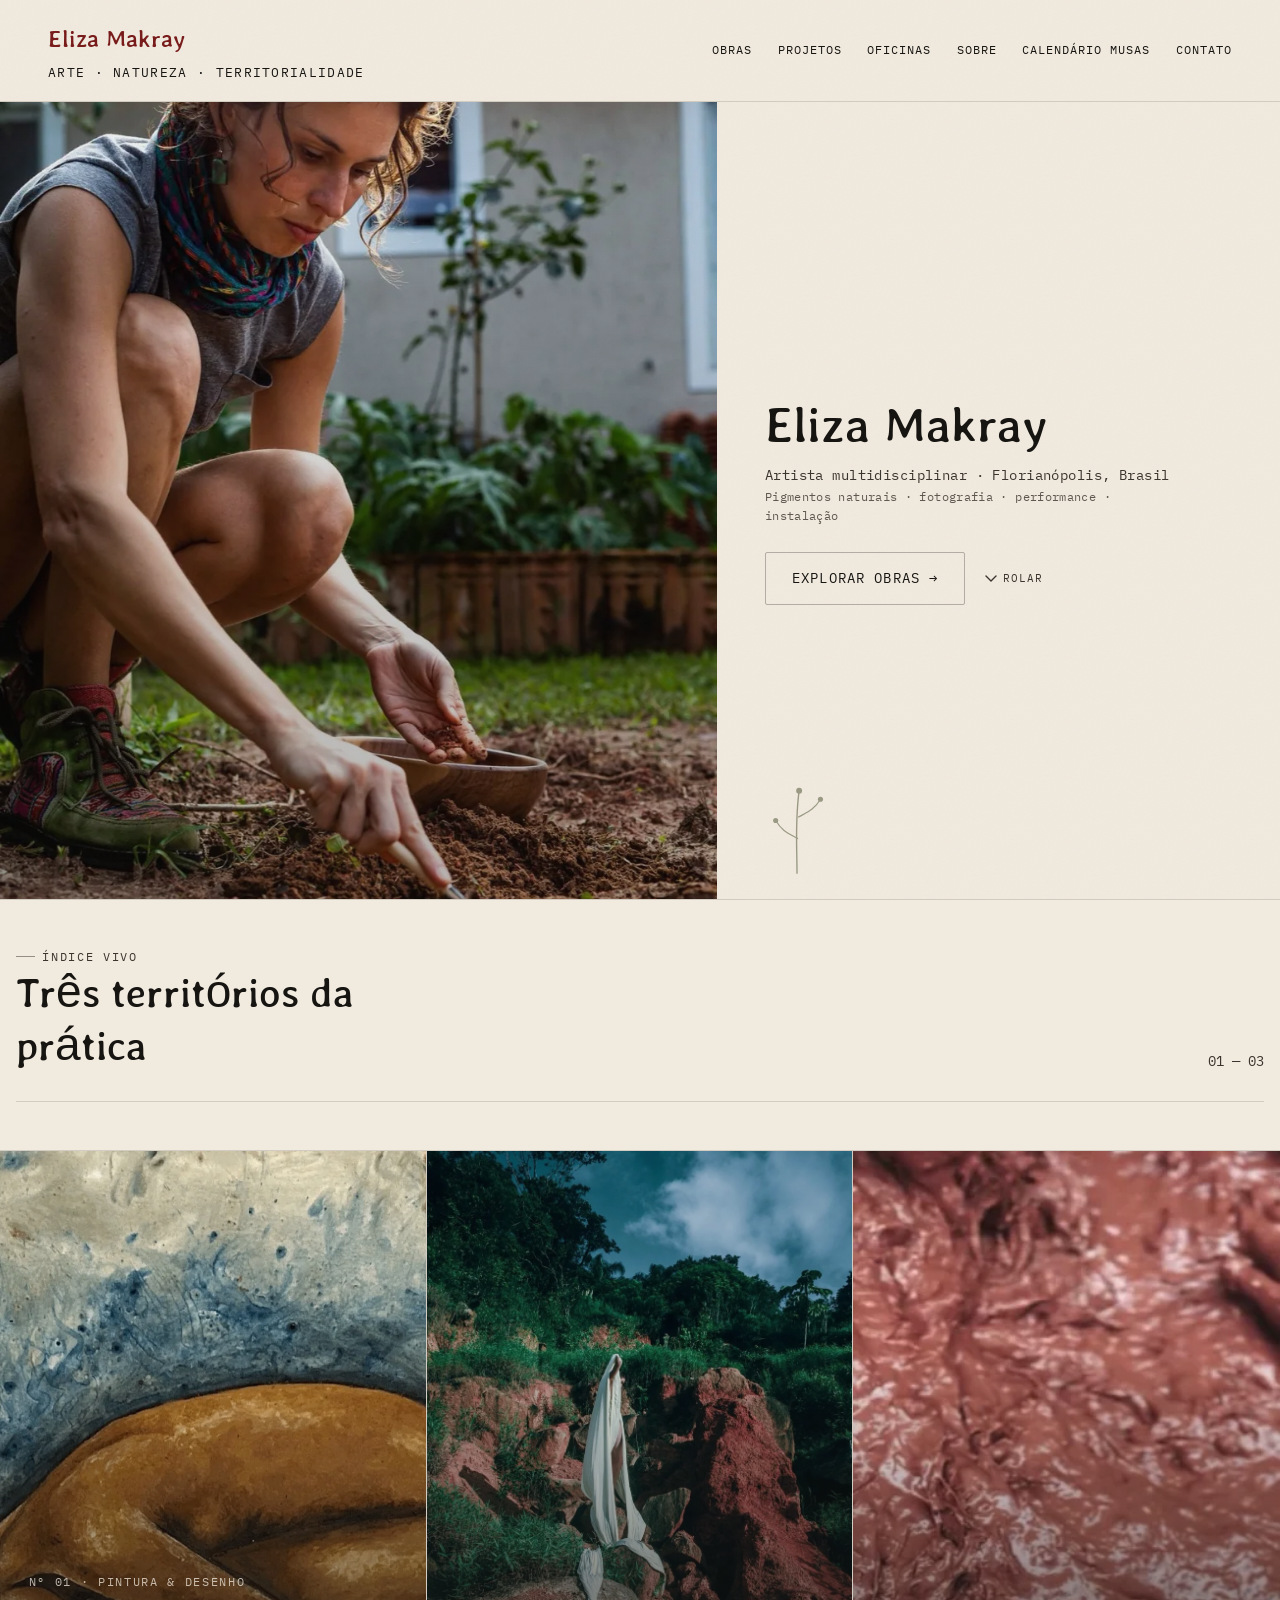
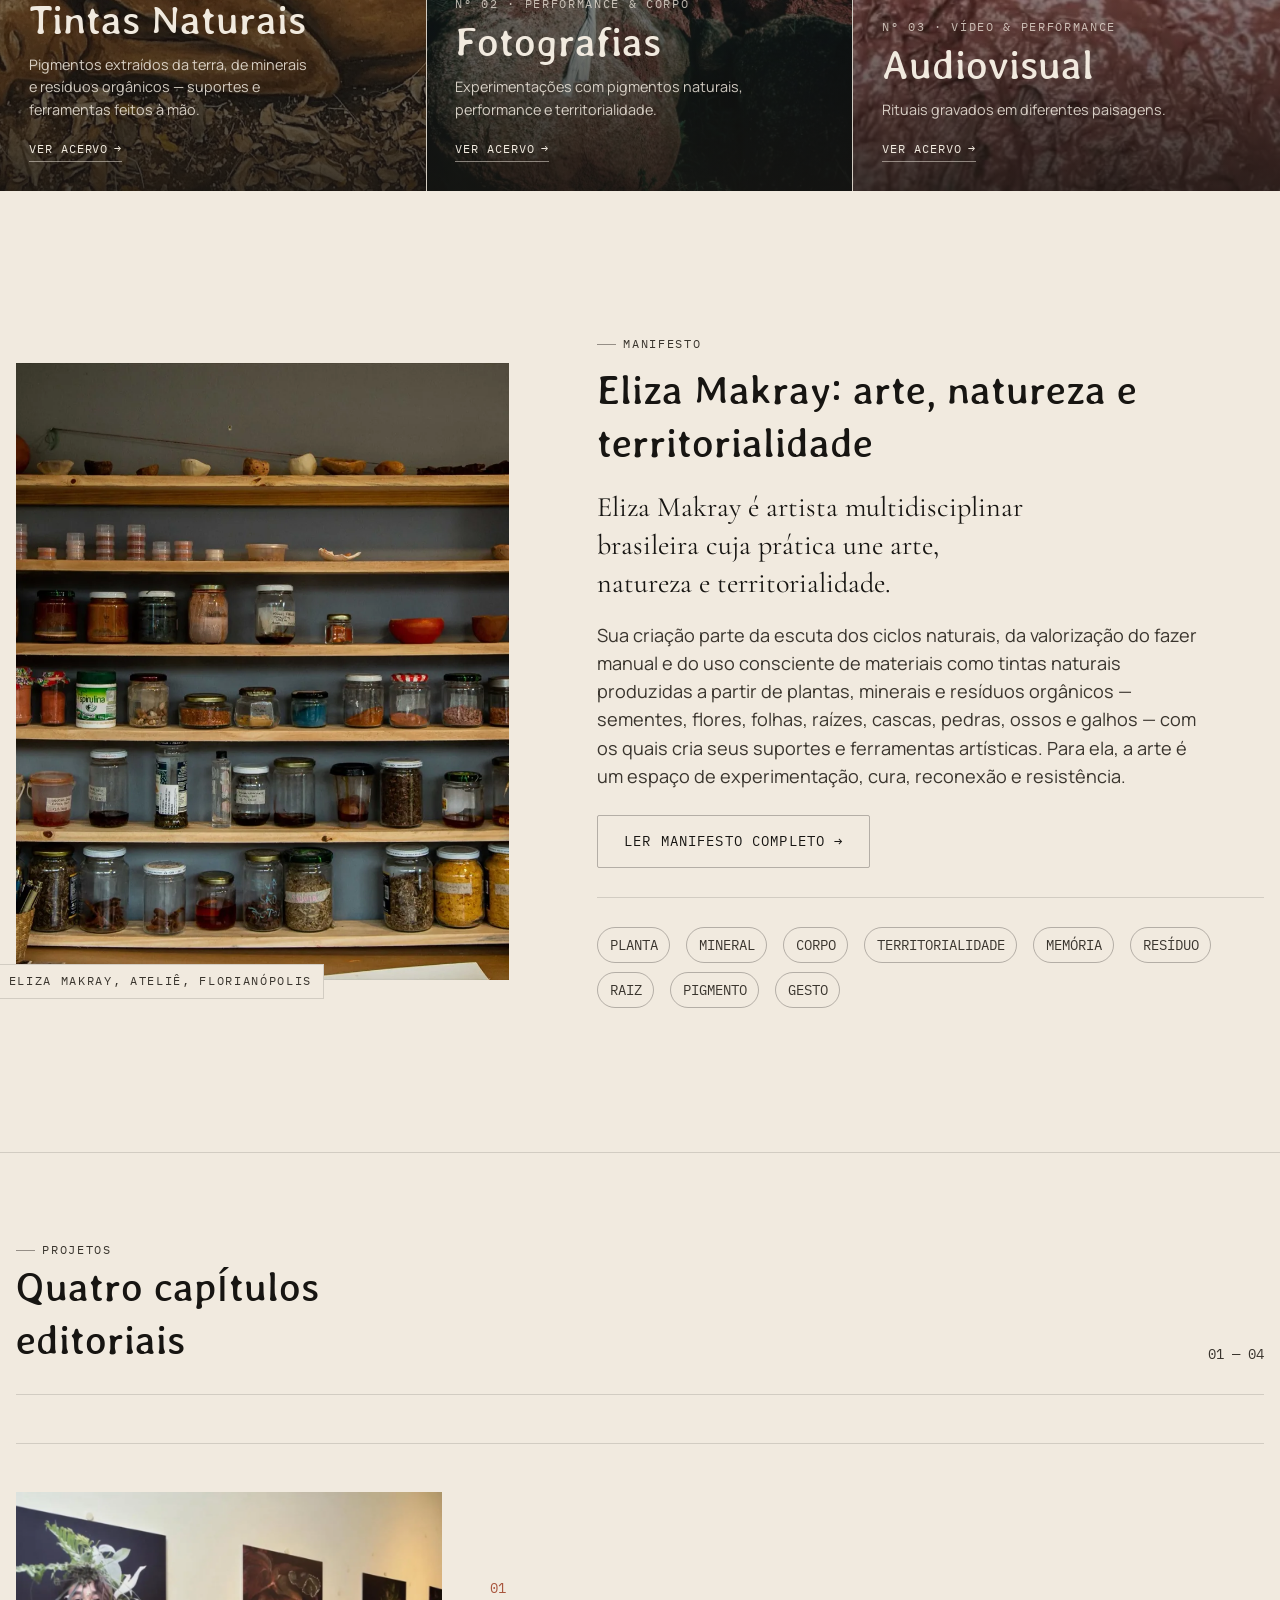
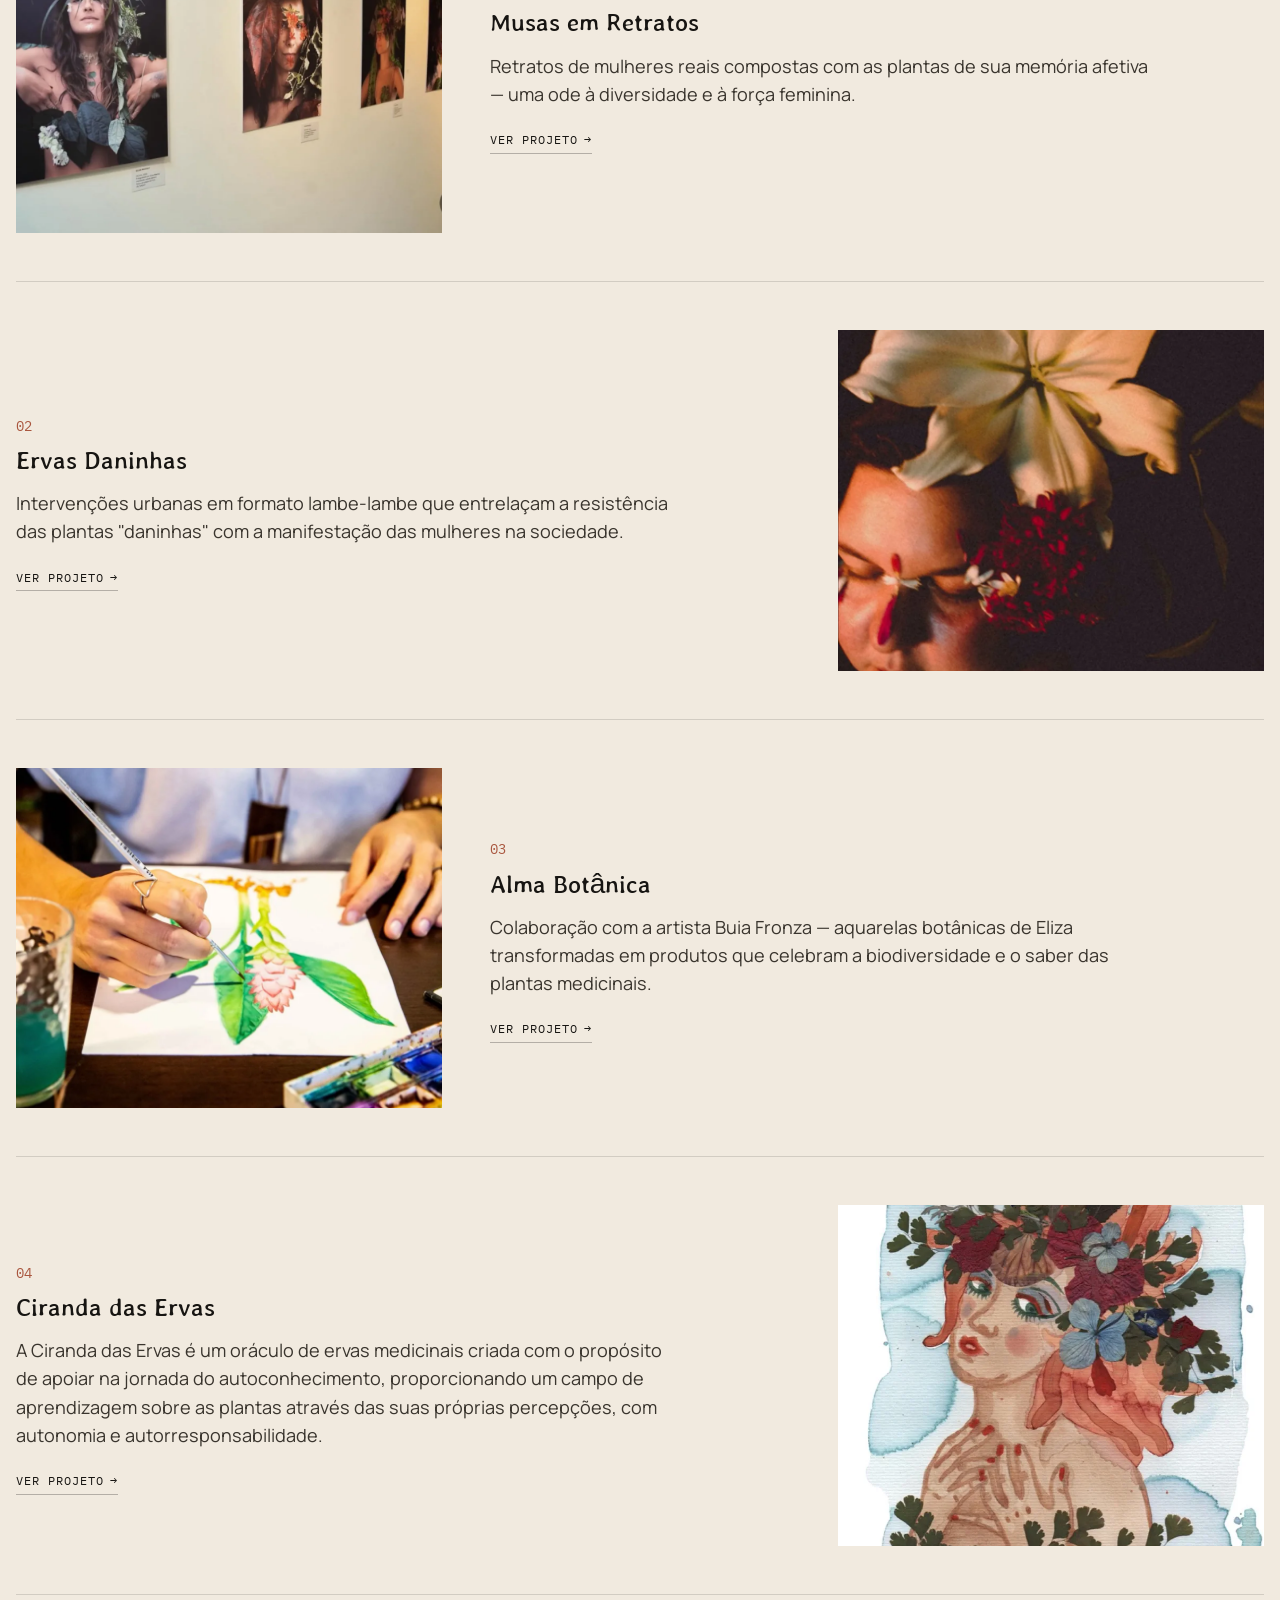
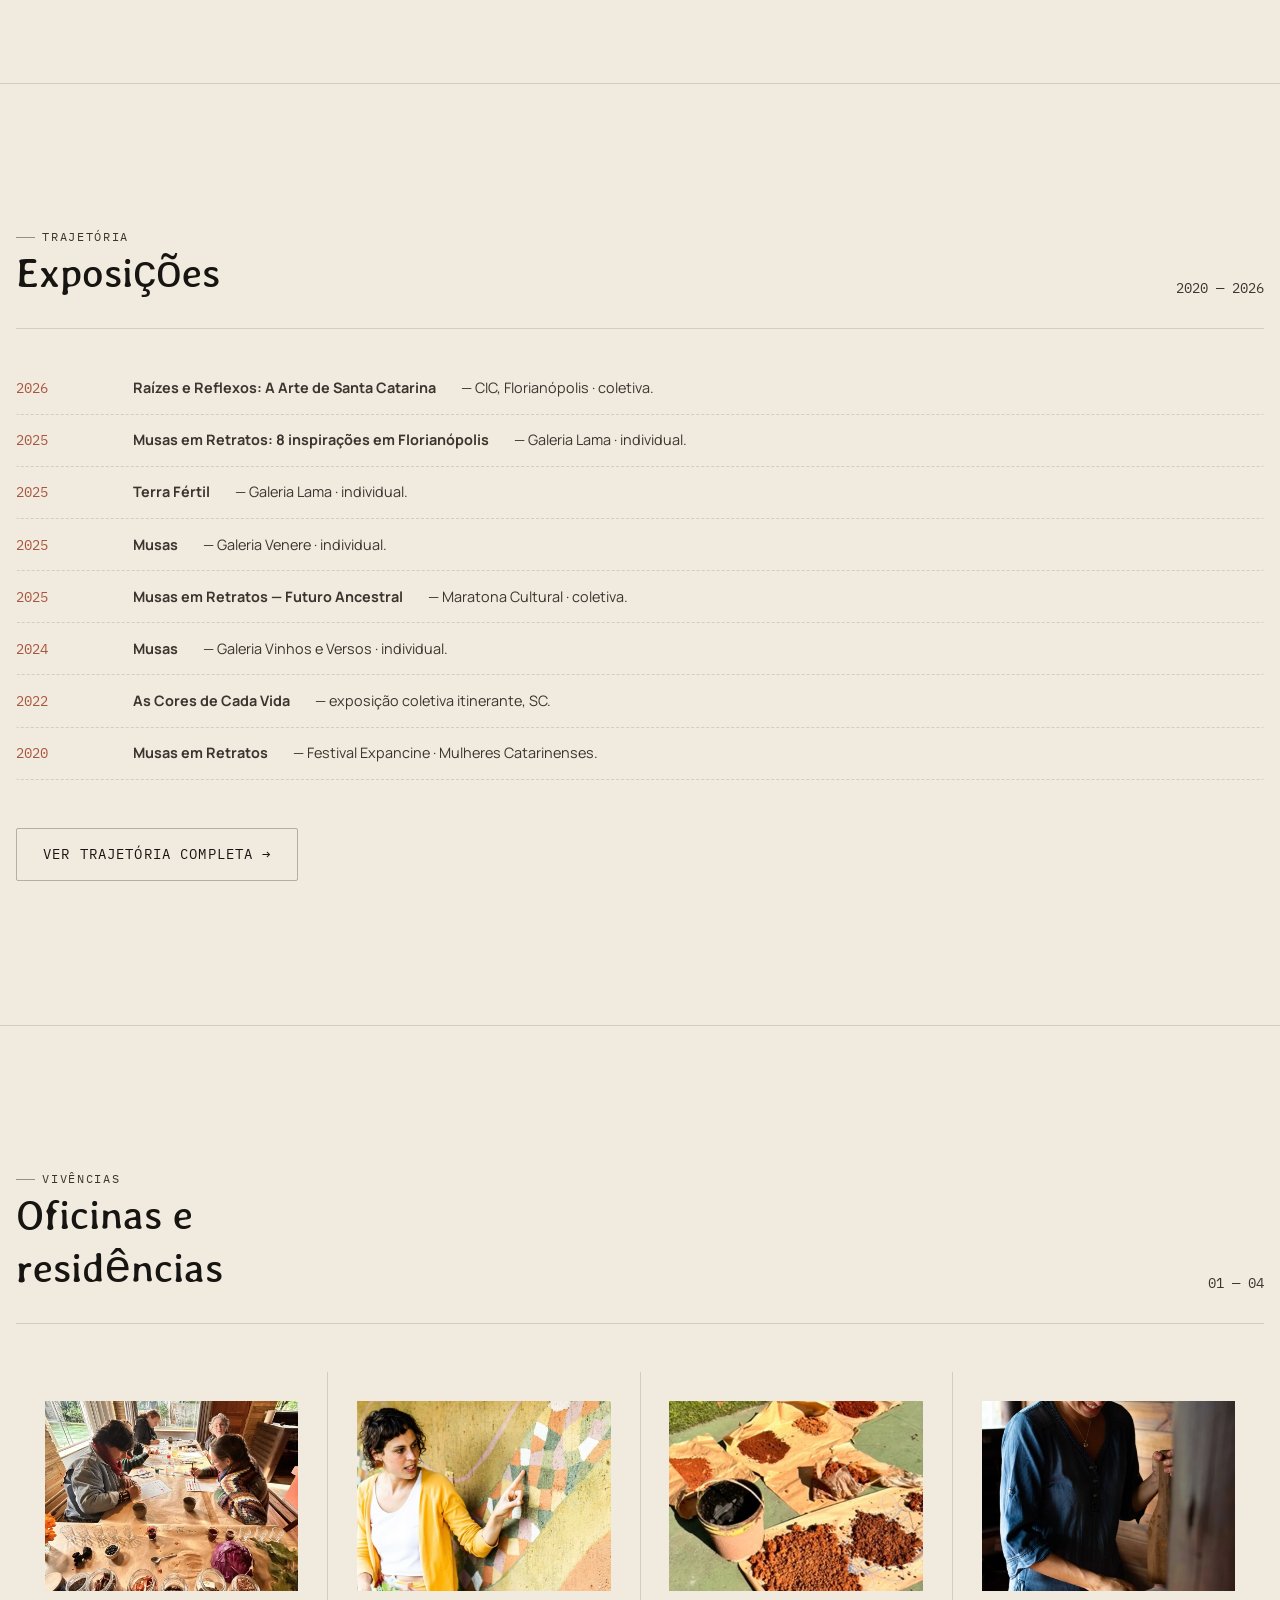
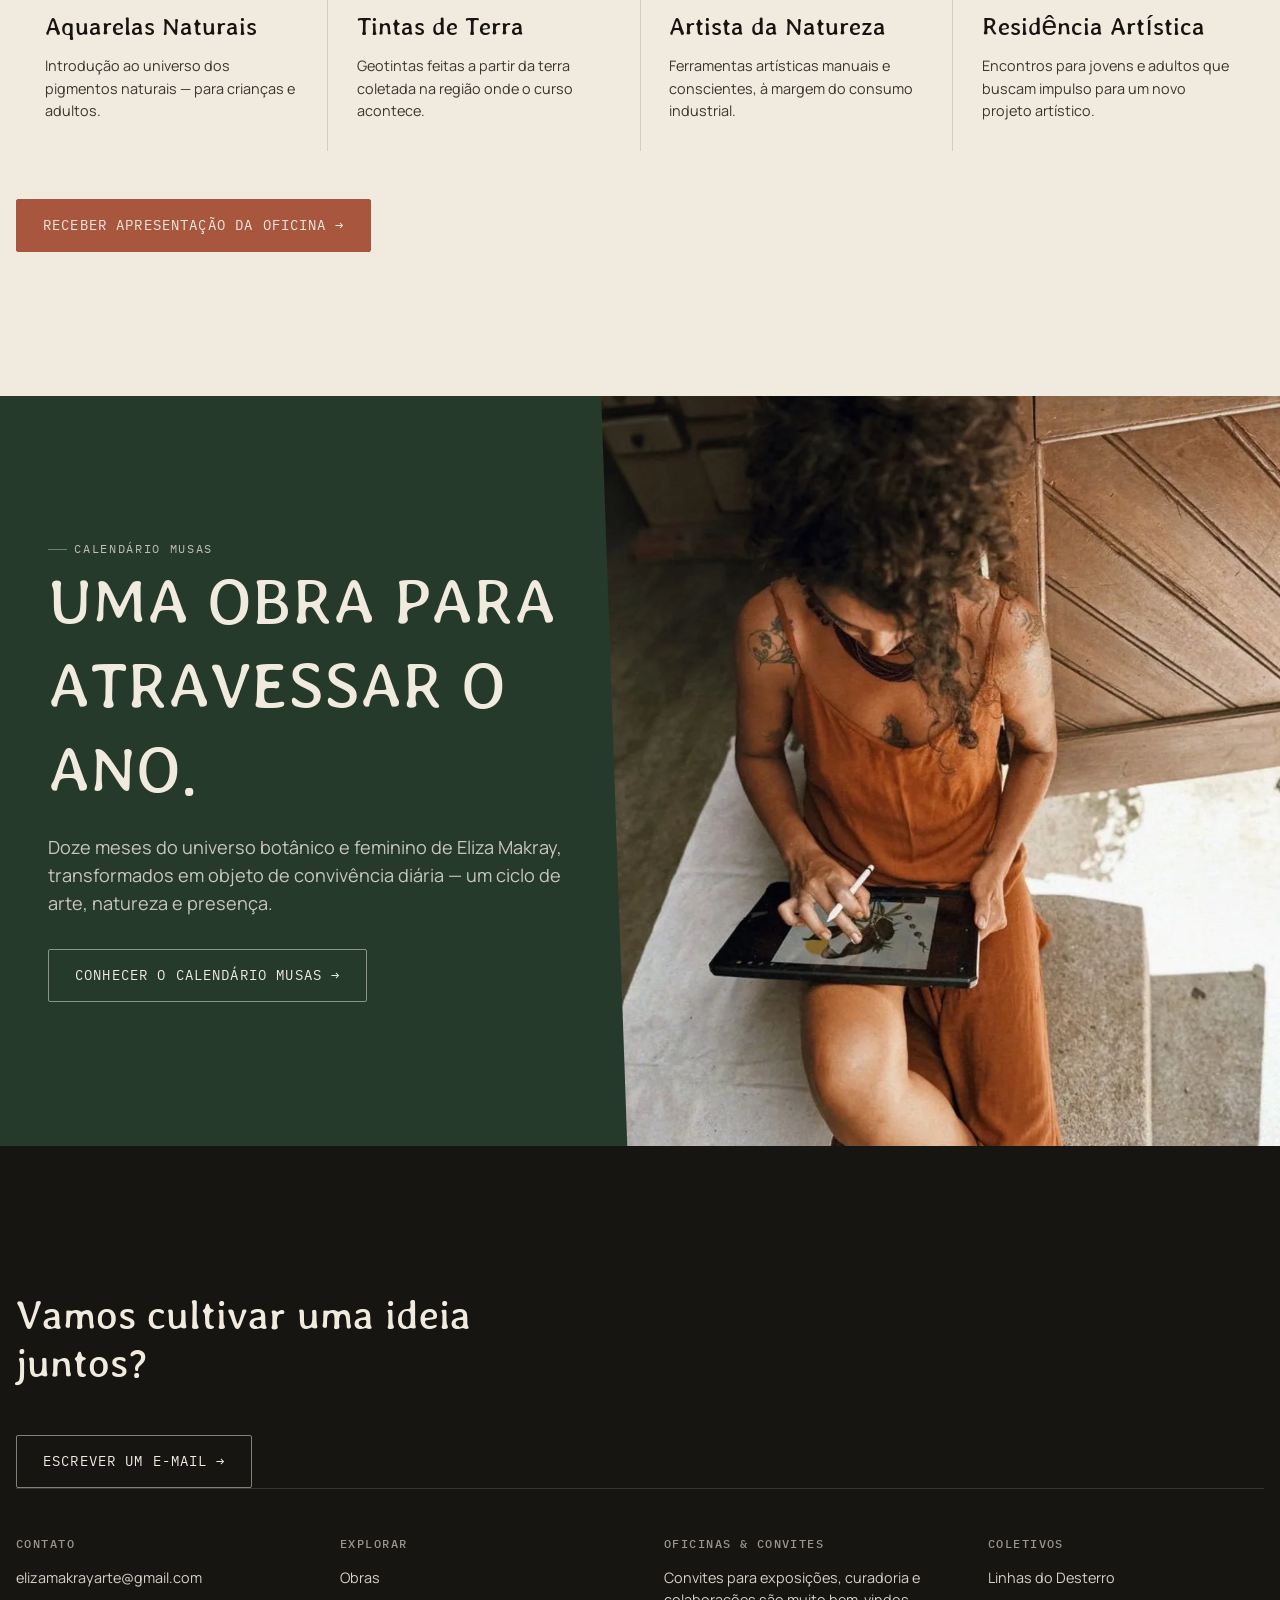
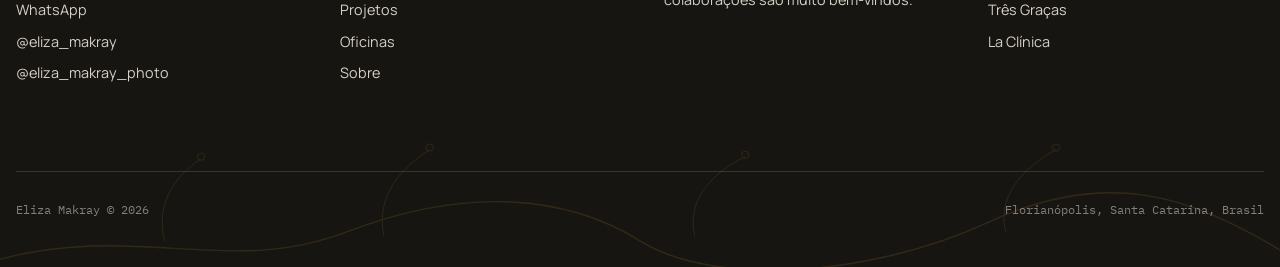
==== index.html @ e2ce9dbe "Homepage: rename to "Exposições", add exhibition detail modal - "Exposições selecionadas" -> "Exposi" ====
<!DOCTYPE html>
<html lang="pt-BR">
<head>
<meta charset="UTF-8">
<meta name="viewport" content="width=device-width, initial-scale=1.0">
<title>Eliza Makray — Arte, Natureza e Territorialidade</title>
<meta name="description" content="Eliza Makray é artista multidisciplinar brasileira cuja prática une arte, natureza e territorialidade — pigmentos naturais, fotografia, performance e instalação. Florianópolis, Brasil.">
<link rel="canonical" href="https://elizamakray.com/">
<meta property="og:type" content="website">
<meta property="og:title" content="Eliza Makray — Arte, Natureza e Territorialidade">
<meta property="og:description" content="Artista multidisciplinar brasileira. Pigmentos naturais, fotografia, performance e instalação. Florianópolis, Brasil.">
<meta property="og:image" content="https://elizamakray.com/assets/social/og-image.jpg">
<meta property="og:image:width" content="1200">
<meta property="og:image:height" content="630">
<meta property="og:url" content="https://elizamakray.com/">
<meta property="og:locale" content="pt_BR">
<meta name="twitter:card" content="summary_large_image">
<meta name="twitter:title" content="Eliza Makray — Arte, Natureza e Territorialidade">
<meta name="twitter:description" content="Artista multidisciplinar brasileira. Pigmentos naturais, fotografia, performance e instalação. Florianópolis, Brasil.">
<meta name="twitter:image" content="https://elizamakray.com/assets/social/og-image.jpg">
<link rel="icon" href="assets/icons/favicon.svg" type="image/svg+xml">
<link rel="icon" href="assets/icons/favicon-32.png" sizes="32x32" type="image/png">
<link rel="icon" href="assets/icons/favicon-16.png" sizes="16x16" type="image/png">
<link rel="apple-touch-icon" href="assets/icons/apple-touch-icon.png">
<link rel="preconnect" href="https://fonts.googleapis.com">
<link rel="preconnect" href="https://fonts.gstatic.com" crossorigin>
<link rel="stylesheet" href="styles.css">
<script type="application/ld+json">
{
  "@context": "https://schema.org",
  "@type": "Person",
  "name": "Eliza Makray",
  "jobTitle": "Artista multidisciplinar",
  "url": "https://elizamakray.com/",
  "address": { "@type": "PostalAddress", "addressLocality": "Florianópolis", "addressRegion": "SC", "addressCountry": "BR" },
  "sameAs": ["https://www.instagram.com/eliza_makray/"],
  "knowsAbout": ["Pigmentos naturais", "Fotografia", "Performance", "Instalação", "Ecofeminismo", "Arte botânica"]
}
</script>
</head>
<body>
<a class="skip-link" href="#conteudo">Pular para o conteúdo</a>

<header class="site-header">
  <nav class="nav" aria-label="Navegação principal">
    <a href="index.html" class="nav-mark">
      <strong>Eliza Makray</strong>
      <span>Arte · Natureza · Territorialidade</span>
    </a>
    <button class="nav-toggle" aria-expanded="false" aria-controls="nav-links" aria-label="Abrir menu">
      <span></span><span></span><span></span>
    </button>
    <div class="nav-links" id="nav-links" data-open="false">
      <a href="obras.html">Obras</a>
      <a href="projetos.html">Projetos</a>
      <a href="oficinas.html">Oficinas</a>
      <a href="sobre.html">Sobre</a>
      <a href="calendario.html">Calendário Musas</a>
      <a href="#contato">Contato</a>
    </div>
  </nav>
</header>

<main id="conteudo">

  <!-- ============ HERO ============ -->
  <section class="hero" id="hero" data-revealed="false">
    <div class="hero-visual">
      <img class="is-active" src="assets/hero/slide-terra-fertil.webp" width="869" height="1300"
        alt="Performance fotográfica na Terra Fértil: tecido branco suspenso entre rochas de terra vermelha e mata — série fotografada por Letícia Ichnaz."
        data-archive="ARQ. Nº 001 / TERRA FÉRTIL, FOTOGRAFIA, 2025"
        fetchpriority="high">
      <img src="assets/hero/slide-fogo-fatuo.webp" width="1300" height="745"
        alt="Fogo Fátuo, 2025 — figura em posição fetal sobre terra e folhas secas, fundo em pigmento azul mineral, Série Terra Fértil."
        data-archive="ARQ. Nº 002 / FOGO FÁTUO, PINTURA, 2025">
      <img src="assets/hero/slide-tintas-terra.webp" width="866" height="1300"
        alt="Eliza Makray preparando pigmentos com terra em oficina de Tintas de Terra."
        data-archive="ARQ. Nº 003 / TINTAS DE TERRA, PROCESSO">
      <img src="assets/hero/slide-musa.webp" width="1100" height="770"
        alt="Musa, 2024 — aquarela natural com jatobá e cosmos, Série Musas."
        data-archive="ARQ. Nº 004 / MUSA, AQUARELA, 2024">
      <img src="assets/hero/slide-expo.webp" width="975" height="1300"
        alt="Vista da exposição Terra Fértil, Galeria Lama, Florianópolis, 2025."
        data-archive="ARQ. Nº 005 / TERRA FÉRTIL, GALERIA LAMA, 2025">
      <span class="hero-archive-index mono" data-archive-index>ARQ. Nº 001 / TERRA FÉRTIL, FOTOGRAFIA, 2025</span>
    </div>
    <div class="hero-copy">
      <div class="hero-kicker">
        <h1 class="hero-title display">Eliza Makray</h1>
        <p class="hero-sub">Artista multidisciplinar · Florianópolis, Brasil</p>
        <p class="hero-desc mono">Pigmentos naturais · fotografia · performance · instalação</p>
      </div>
      <div class="hero-actions">
        <a class="btn btn-outline" href="#index-heading">Explorar obras <span class="btn-arrow" aria-hidden="true">→</span></a>
        <span class="hero-scroll-cue" aria-hidden="true">
          <svg width="14" height="14" viewBox="0 0 14 14" fill="none"><path d="M2 5L7 10L12 5" stroke="currentColor" stroke-width="1.4" stroke-linecap="round" stroke-linejoin="round"/></svg>
          Rolar
        </span>
      </div>
      <svg class="hero-botanical" viewBox="0 0 60 90" fill="none" aria-hidden="true">
        <path d="M30 88 C30 60, 28 40, 32 10" stroke="currentColor" stroke-width="1.3"/>
        <path d="M31 55 C22 50, 16 48, 10 38" stroke="currentColor" stroke-width="1.1"/>
        <path d="M31 35 C40 30, 46 28, 52 18" stroke="currentColor" stroke-width="1.1"/>
        <circle cx="10" cy="38" r="2.4" fill="currentColor"/>
        <circle cx="52" cy="18" r="2.4" fill="currentColor"/>
        <circle cx="32" cy="10" r="2.8" fill="currentColor"/>
      </svg>
    </div>
  </section>

  <!-- ============ LIVING WORKS INDEX ============ -->
  <section aria-labelledby="index-heading">
    <div class="container" style="padding-top:var(--space-md)">
      <div class="section-head" data-reveal>
        <div>
          <span class="label eyebrow">Índice vivo</span>
          <h2 id="index-heading">Três territórios da prática</h2>
        </div>
        <span class="section-num mono">01 — 03</span>
      </div>
    </div>
    <div class="index-seq">
      <a class="index-item" href="obras.html#tintas-naturais" data-track="project_view" data-project="tintas-naturais">
        <img src="assets/obras/obra-01.webp" width="1700" height="974" loading="lazy"
          alt="Fogo Fátuo, 2025 — pintura com terra da Costa de Cima, argila medicinal, espirulina azul, sangue, hidróxido de ferro, carvão e plantas secas sobre tela.">
        <div class="index-body">
          <span class="label mono">Nº 01 · Pintura &amp; desenho</span>
          <h3>Tintas Naturais</h3>
          <p>Pigmentos extraídos da terra, de minerais e resíduos orgânicos — suportes e ferramentas feitos à mão.</p>
          <span class="index-cta">Ver acervo <span aria-hidden="true">→</span></span>
        </div>
      </a>
      <a class="index-item" href="obras.html#fotografias" data-track="project_view" data-project="fotografias">
        <img src="assets/fotografias/foto-01.webp" width="869" height="1300" loading="lazy"
          alt="Estudo fotográfico da série Terra Fértil, 2025 — performer Eliza Makray, fotografia e direção de Letícia Ichnaz.">
        <div class="index-body">
          <span class="label mono">Nº 02 · Performance &amp; corpo</span>
          <h3>Fotografias</h3>
          <p>Experimentações com pigmentos naturais, performance e territorialidade.</p>
          <span class="index-cta">Ver acervo <span aria-hidden="true">→</span></span>
        </div>
      </a>
      <a class="index-item" href="obras.html#audiovisual" data-track="project_view" data-project="audiovisual">
        <img src="assets/audiovisual/sementes-poster.webp" width="787" height="1400" loading="lazy"
          alt="Sementes, 2024 — still audiovisual de performance com Yara e Celeste, captação de Eliza Makray.">
        <div class="index-body">
          <span class="label mono">Nº 03 · Vídeo &amp; performance</span>
          <h3>Audiovisual</h3>
          <p>Rituais gravados em diferentes paisagens.</p>
          <span class="index-cta">Ver acervo <span aria-hidden="true">→</span></span>
        </div>
      </a>
    </div>
  </section>

  <!-- ============ MANIFESTO teaser ============ -->
  <section class="section" aria-labelledby="manifesto-heading">
    <div class="container manifesto">
      <div class="manifesto-portrait" data-reveal>
        <img src="assets/portraits/artist-portrait-01.webp" width="1700" height="1133" loading="lazy"
          alt="Retrato de Eliza Makray sorrindo em seu ateliê, mãos manchadas de pigmento natural.">
        <span class="label mono">Eliza Makray, ateliê, Florianópolis</span>
      </div>
      <div data-reveal>
        <span class="label eyebrow">Manifesto</span>
        <h2 id="manifesto-heading" style="margin-block:.6rem 1.2rem">Eliza Makray: arte, natureza e territorialidade</h2>
        <p class="lede" style="margin-bottom:1.2rem">Eliza Makray é artista multidisciplinar brasileira cuja prática une arte, natureza e territorialidade.</p>
        <p style="color:var(--ink-soft);max-width:56ch">Sua criação parte da escuta dos ciclos naturais, da valorização do fazer manual e do uso consciente de materiais como tintas naturais produzidas a partir de plantas, minerais e resíduos orgânicos — sementes, flores, folhas, raízes, cascas, pedras, ossos e galhos — com os quais cria seus suportes e ferramentas artísticas. Para ela, a arte é um espaço de experimentação, cura, reconexão e resistência.</p>
        <a class="btn btn-outline" href="sobre.html" style="margin-top:1.6rem">Ler manifesto completo <span class="btn-arrow" aria-hidden="true">→</span></a>
        <div class="lexicon" aria-label="Léxico de materiais">
          <span>PLANTA</span><span>MINERAL</span><span>CORPO</span><span>TERRITORIALIDADE</span>
          <span>MEMÓRIA</span><span>RESÍDUO</span><span>RAIZ</span><span>PIGMENTO</span><span>GESTO</span>
        </div>
      </div>
    </div>
  </section>

  <!-- ============ FEATURED PROJECTS teaser ============ -->
  <section class="section section--tight" aria-labelledby="projects-heading" style="border-top:1px solid var(--line)">
    <div class="container">
      <div class="section-head" data-reveal>
        <div>
          <span class="label eyebrow">Projetos</span>
          <h2 id="projects-heading">Quatro capítulos editoriais</h2>
        </div>
        <span class="section-num mono">01 — 04</span>
      </div>
      <div class="projects-teaser">
        <article class="proj-row" data-reveal data-track="project_view" data-project="musas-em-retratos">
          <div class="proj-media"><img src="assets/musas-retratos/expo-01.webp" width="1300" height="856" loading="lazy" alt="Instalação da exposição Musas em Retratos, retratos fotográficos de mulheres compostos com plantas."></div>
          <div>
            <span class="proj-num mono">01</span>
            <h3 class="proj-title">Musas em Retratos</h3>
            <p class="proj-desc">Retratos de mulheres reais compostas com as plantas de sua memória afetiva — uma ode à diversidade e à força feminina.</p>
            <a class="proj-link" href="projetos.html#musas-em-retratos">Ver projeto <span aria-hidden="true">→</span></a>
          </div>
        </article>
        <article class="proj-row" data-reveal data-track="project_view" data-project="ervas-daninhas">
          <div class="proj-media"><img src="assets/ervas-daninhas/poster-02.webp" width="918" height="1300" loading="lazy" alt="Cartaz lambe-lambe da série Ervas Daninhas, retrato coberto por flores."></div>
          <div>
            <span class="proj-num mono">02</span>
            <h3 class="proj-title">Ervas Daninhas</h3>
            <p class="proj-desc">Intervenções urbanas em formato lambe-lambe que entrelaçam a resistência das plantas "daninhas" com a manifestação das mulheres na sociedade.</p>
            <a class="proj-link" href="projetos.html#ervas-daninhas">Ver projeto <span aria-hidden="true">→</span></a>
          </div>
        </article>
        <article class="proj-row" data-reveal data-track="project_view" data-project="alma-botanica">
          <div class="proj-media"><img src="assets/alma-botanica/alma-04.webp" width="866" height="1300" loading="lazy" alt="Eliza Makray pintando uma aquarela botânica à mão, base das estampas Alma Botânica."></div>
          <div>
            <span class="proj-num mono">03</span>
            <h3 class="proj-title">Alma Botânica</h3>
            <p class="proj-desc">Colaboração com a artista Buia Fronza — aquarelas botânicas de Eliza transformadas em produtos que celebram a biodiversidade e o saber das plantas medicinais.</p>
            <a class="proj-link" href="projetos.html#alma-botanica">Ver projeto <span aria-hidden="true">→</span></a>
          </div>
        </article>
        <article class="proj-row" data-reveal data-track="project_view" data-project="ciranda-das-ervas">
          <div class="proj-media"><img src="assets/obras/obra-13.webp" width="802" height="1100" loading="lazy" alt="Aquarela natural da série Musa, matéria-prima do oráculo Ciranda das Ervas."></div>
          <div>
            <span class="proj-num mono">04</span>
            <h3 class="proj-title">Ciranda das Ervas</h3>
            <p class="proj-desc">A Ciranda das Ervas é um oráculo de ervas medicinais criada com o propósito de apoiar na jornada do autoconhecimento, proporcionando um campo de aprendizagem sobre as plantas através das suas próprias percepções, com autonomia e autorresponsabilidade.</p>
            <a class="proj-link" href="projetos.html#ciranda-das-ervas">Ver projeto <span aria-hidden="true">→</span></a>
          </div>
        </article>
      </div>
    </div>
  </section>

  <!-- ============ EXHIBITIONS timeline (condensed) ============ -->
  <section class="section" aria-labelledby="timeline-heading" style="border-top:1px solid var(--line)">
    <div class="container">
      <div class="section-head" data-reveal>
        <div>
          <span class="label eyebrow">Trajetória</span>
          <h2 id="timeline-heading">Exposições</h2>
        </div>
        <span class="section-num mono">2020 — 2026</span>
      </div>
    </div>

    <div class="container">
      <ul class="cv-list cv-list--interactive" data-reveal>
        <li tabindex="0" role="button" data-expo-trigger data-expo="expo-0" aria-haspopup="dialog"><span class="yr mono">2026</span><p><strong>Raízes e Reflexos: A Arte de Santa Catarina</strong> — CIC, Florianópolis · coletiva.</p></li>
        <li tabindex="0" role="button" data-expo-trigger data-expo="expo-1" aria-haspopup="dialog"><span class="yr mono">2025</span><p><strong>Musas em Retratos: 8 inspirações em Florianópolis</strong> — Galeria Lama · individual.</p></li>
        <li tabindex="0" role="button" data-expo-trigger data-expo="expo-2" aria-haspopup="dialog"><span class="yr mono">2025</span><p><strong>Terra Fértil</strong> — Galeria Lama · individual.</p></li>
        <li tabindex="0" role="button" data-expo-trigger data-expo="expo-3" aria-haspopup="dialog"><span class="yr mono">2025</span><p><strong>Musas</strong> — Galeria Venere · individual.</p></li>
        <li tabindex="0" role="button" data-expo-trigger data-expo="expo-4" aria-haspopup="dialog"><span class="yr mono">2025</span><p><strong>Musas em Retratos — Futuro Ancestral</strong> — Maratona Cultural · coletiva.</p></li>
        <li tabindex="0" role="button" data-expo-trigger data-expo="expo-5" aria-haspopup="dialog"><span class="yr mono">2024</span><p><strong>Musas</strong> — Galeria Vinhos e Versos · individual.</p></li>
        <li tabindex="0" role="button" data-expo-trigger data-expo="expo-6" aria-haspopup="dialog"><span class="yr mono">2022</span><p><strong>As Cores de Cada Vida</strong> — exposição coletiva itinerante, SC.</p></li>
        <li tabindex="0" role="button" data-expo-trigger data-expo="expo-7" aria-haspopup="dialog"><span class="yr mono">2020</span><p><strong>Musas em Retratos</strong> — Festival Expancine · Mulheres Catarinenses.</p></li>
      </ul>
      <a class="btn btn-outline" href="sobre.html#trajetoria" style="margin-top:var(--space-md)">Ver trajetória completa <span class="btn-arrow" aria-hidden="true">→</span></a>
    </div>

    <!-- hidden exhibition detail content, cloned into the modal on click -->
    <div hidden>
      <template id="expo-0">
        <span class="expo-modal-year mono">2026</span>
        <h3 class="expo-modal-title display">Raízes e Reflexos: A Arte de Santa Catarina</h3>
        <div class="expo-modal-body">
          <p><a href="https://acreverdade.com.br/exposicao-raizes-reflexos-arte-santa-catarina/" target="_blank" rel="noopener">Exposição coletiva Raízes e Reflexos: A Arte de Santa Catarina</a>, aconteceu para a reabertura das salas expositivas Lindolf Bell 1 e 2, do <a href="https://www.cultura.sc.gov.br/programacao/espacos/cic/3789-exposicao-raizes-e-reflexos-a-arte-de-santa-catarina" target="_blank" rel="noopener">Centro Integrado de Cultura (CIC)</a> de Florianópolis, SC, com curadoria de Beatriz Rey.</p>
        </div>
      </template>
      <template id="expo-1">
        <span class="expo-modal-year mono">2025</span>
        <h3 class="expo-modal-title display">Musas em Retratos: 8 inspirações em Florianópolis</h3>
        <div class="expo-modal-body">
          <p><a href="https://ndmais.com.br/cultura/exposicao-em-florianopolis-une-botanica-fotografia-e-historia-ao-homenagear-oito-mulheres/" target="_blank" rel="noopener">Musas em Retratos: 8 inspirações em Florianópolis</a> aconteceu através da proposta aprovada no Edital do Circuito Catarinense de Cultura - PNAB SC 2024, com execução do Governo do Estado de Santa Catarina, por meio da <a href="https://www.cultura.sc.gov.br/" target="_blank" rel="noopener">Fundação Catarinense de Cultura (FCC)</a> e recursos do Governo Federal e da Política Nacional Aldir Blanc. Com direção artística e produção de arte de Eliza Makray, fotografia de Letícia Ichnaz e direção de produção executiva e de comunicação de Inês Hübner, a exposição aconteceu na <a href="https://www.galerialama.com.br" target="_blank" rel="noopener">Galeria Lama</a>, no centro de Florianópolis, SC, de 14 até 28 de novembro de 2025.</p>
        </div>
      </template>
      <template id="expo-2">
        <span class="expo-modal-year mono">2025</span>
        <h3 class="expo-modal-title display">Terra Fértil</h3>
        <div class="expo-modal-body">
          <p><a href="https://www.instagram.com/p/DH4b6gQssOl/" target="_blank" rel="noopener">Exposição artística individual</a> da artista multidisciplinar Eliza Makray, com curadoria de <a href="https://www.escavador.com/sobre/8867734/isabela-mendes-sielski" target="_blank" rel="noopener">Isabela Sielski</a>, realizada em abril de 2025 na <a href="https://www.galerialama.com.br" target="_blank" rel="noopener">Galeria Lama</a>, situada no centro de Florianópolis, SC.</p>
        </div>
      </template>
      <template id="expo-3">
        <span class="expo-modal-year mono">2025</span>
        <h3 class="expo-modal-title display">Musas — Galeria Venere</h3>
        <div class="expo-modal-body">
          <p>A <a href="https://www.instagram.com/p/DGTxaONRRD_/?img_index=1" target="_blank" rel="noopener">exposição individual</a> apresentou as séries Aquarelas Naturais e Plantas Secas e Musas em Retratos. Ocorreu na <a href="https://www.galeriavenere.com/" target="_blank" rel="noopener">Galeria Venere</a>, em Jurerê, Florianópolis, SC, entre 06 de fevereiro e 08 de março de 2025. A mostra celebrou o feminino e o meio ambiente por meio de conexões estéticas e conceituais.</p>
        </div>
      </template>
      <template id="expo-4">
        <span class="expo-modal-year mono">2025</span>
        <h3 class="expo-modal-title display">Musas em Retratos — Futuro Ancestral</h3>
        <div class="expo-modal-body">
          <p>O projeto coletivo "Futuro Ancestral", reuniu trabalhos visuais e fotográficos desenvolvidos por Ana Soukef, Clarissa Herring, Julia Perosa, Maria Luisa Coura, Maria Luiza Amorim, Mirim Gonçalves, Paloma Gomide, Renata Gordo e Eliza Makray, com a série <a href="https://www.instagram.com/p/DHlDDRdgI8H/" target="_blank" rel="noopener">Musas em Retratos</a>.</p>
          <p>A curadoria foi de <a href="https://nefa.com.br/equipe" target="_blank" rel="noopener">Lucila Horn</a> e integrou a programação oficial da <a href="https://www.nsctotal.com.br/entretenimento/teresa-cristina-auto-da-compadecida-e-mais-o-que-acontece-na-maratona-cultural-neste-sabado" target="_blank" rel="noopener">Maratona Cultural de Florianópolis</a>, com a exibição de fotografias projetadas diretamente nas fachadas dos prédios históricos no Centro Leste da cidade. O evento ocorreu no espaço externo integrado do <a href="https://www.instagram.com/pontobarepiadina/" target="_blank" rel="noopener">Ponto Bar &amp; Piadina</a>, 22 de março de 2025, em Florianópolis, SC.</p>
        </div>
      </template>
      <template id="expo-5">
        <span class="expo-modal-year mono">2024</span>
        <h3 class="expo-modal-title display">Musas — Vinhos e Versos</h3>
        <div class="expo-modal-body">
          <p>Na exposição individual <a href="https://www.instagram.com/p/C_5i5tvRQlH/" target="_blank" rel="noopener">Musas</a>, a artista apresentou sua <a href="https://www.instagram.com/p/DBwda-7RabL/?img_index=1" target="_blank" rel="noopener">série</a> de aquarelas naturais e colagem com plantas secas de nominada Musas e também realizou o lançamento da série Musas em Retratos. A curadoria foi feita pela própria artista e o evento aconteceu na galeria do <a href="https://www.instagram.com/p/DCnFXbpxZBG/" target="_blank" rel="noopener">Vinhos e Versos</a>, no Rio Tavares, Florianópolis, SC.</p>
        </div>
      </template>
      <template id="expo-6">
        <span class="expo-modal-year mono">2022</span>
        <h3 class="expo-modal-title display">As Cores de Cada Vida</h3>
        <div class="expo-modal-body">
          <p>A exposição itinerante <a href="https://globoplay.globo.com/v/11182961/" target="_blank" rel="noopener">As Cores de Cada Vida</a>, realizada pela <a href="https://pcporelas.pc.sc.gov.br/noticias.php?id=15" target="_blank" rel="noopener">Polícia Civil de Santa Catarina</a> em parceria com artistas catarinenses e o <a href="https://ovm.alesc.sc.gov.br/noticias/cores-de-cada-vida-exposicao-retrata-vitimas-de-feminicidio-no-estado/" target="_blank" rel="noopener">Observatório da Violência contra a Mulher</a>, apresenta 20 retratos estilizados de mulheres vítimas de feminicídio e tentativa de feminicídio. A mostra busca humanizar essas histórias para que elas não sejam apenas números em estatísticas.</p>
        </div>
      </template>
      <template id="expo-7">
        <span class="expo-modal-year mono">2020</span>
        <h3 class="expo-modal-title display">Musas em Retratos — Festival Expancine</h3>
        <div class="expo-modal-body">
          <p>O <a href="https://www.nsctotal.com.br/colunista/leo-coelho/mulheres-artistas-catarinenses-sao-tema-de-exposicao-em-florianopolis" target="_blank" rel="noopener">Festival Expancine</a> é um evento cultural e audiovisual criado pela produtora <a href="https://www.instagram.com/expancineproducoes/" target="_blank" rel="noopener">Thais Alemany</a>. Ficou conhecido por sua edição inaugural marcante em dezembro de 2020, <a href="https://catarinas.info/38-artistas-visuais-para-conhecer-em-santa-catarina/" target="_blank" rel="noopener">Mulheres Catarinenses</a>, que reuniu dezenas de artistas visuais do estado, incluindo Eliza Makray, com projeções de vídeos e imagens ao ar livre no <a href="https://multiopenshopping.com.br/" target="_blank" rel="noopener">MULTI Open Shopping</a>, no Rio Tavares, em Florianópolis, SC.</p>
        </div>
      </template>
    </div>

    <div class="expo-modal" data-expo-modal hidden>
      <div class="expo-modal-panel" role="dialog" aria-modal="true" aria-labelledby="expo-modal-title-el">
        <button class="expo-modal-close" data-expo-modal-close aria-label="Fechar">✕</button>
        <div data-expo-modal-content></div>
      </div>
    </div>
  </section>

  <!-- ============ WORKSHOPS teaser ============ -->
  <section class="section" aria-labelledby="workshops-heading" style="border-top:1px solid var(--line)">
    <div class="container">
      <div class="section-head" data-reveal>
        <div>
          <span class="label eyebrow">Vivências</span>
          <h2 id="workshops-heading">Oficinas e residências</h2>
        </div>
        <span class="section-num mono">01 — 04</span>
      </div>
    </div>
    <div class="workshop-grid container" data-reveal>
      <a class="workshop-card" href="oficinas.html#aquarelas-naturais">
        <img src="assets/oficinas/aquarelas-01.webp" width="1300" height="975" loading="lazy" alt="Participante de oficina de aquarelas naturais preparando pigmentos.">
        <h3>Aquarelas Naturais</h3>
        <p>Introdução ao universo dos pigmentos naturais — para crianças e adultos.</p>
      </a>
      <a class="workshop-card" href="oficinas.html#tintas-de-terra">
        <img src="assets/oficinas/tintas-terra-01.webp" width="866" height="1300" loading="lazy" alt="Eliza Makray esculpindo uma ferramenta de madeira usada no preparo dos pigmentos minerais.">
        <h3>Tintas de Terra</h3>
        <p>Geotintas feitas a partir da terra coletada na região onde o curso acontece.</p>
      </a>
      <a class="workshop-card" href="oficinas.html#artista-multidisciplinar">
        <img src="assets/oficinas/multidisciplinar-02.webp" width="981" height="1300" loading="lazy" alt="Eliza Makray compartilhando processos artísticos multidisciplinares em oficina.">
        <h3>Artista da Natureza</h3>
        <p>Ferramentas artísticas manuais e conscientes, à margem do consumo industrial.</p>
      </a>
      <a class="workshop-card" href="oficinas.html#residencia-artistica">
        <img src="assets/oficinas/residencia-01.webp" width="866" height="1300" loading="lazy" alt="Encontro de residência artística com Eliza Makray.">
        <h3>Residência Artística</h3>
        <p>Encontros para jovens e adultos que buscam impulso para um novo projeto artístico.</p>
      </a>
    </div>
    <div class="container" style="margin-top:var(--space-md)">
      <a class="btn btn-primary" href="oficinas.html" data-track="contact_click" data-label="workshop_presentation">Receber apresentação da oficina <span class="btn-arrow" aria-hidden="true">→</span></a>
    </div>
  </section>

  <!-- ============ CALENDAR transition ============ -->
  <section class="calendar-transition" data-reveal>
    <div class="calendar-transition-copy">
      <span class="label label--on-dark eyebrow">Calendário Musas</span>
      <h2>UMA OBRA PARA<br>ATRAVESSAR O ANO.</h2>
      <p>Doze meses do universo botânico e feminino de Eliza Makray, transformados em objeto de convivência diária — um ciclo de arte, natureza e presença.</p>
      <a class="btn btn-outline--light" href="calendario.html" data-track="calendar_page_view">Conhecer o Calendário Musas <span class="btn-arrow" aria-hidden="true">→</span></a>
    </div>
    <div class="calendar-transition-visual">
      <img src="assets/alma-botanica/alma-01.webp" width="975" height="1300" loading="lazy" alt="Eliza Makray desenhando uma composição botânica em tablet, parte do processo criativo por trás do Calendário Musas.">
    </div>
  </section>

  <!-- ============ CONTACT / FOOTER ============ -->
</main>

<div class="lightbox" data-lightbox hidden>
  <button class="lightbox-close" data-lightbox-close aria-label="Fechar">✕</button>
  <button class="lightbox-prev" data-lightbox-prev aria-label="Anterior">←</button>
  <figure class="lightbox-fig">
    <img data-lightbox-img src="" alt="">
    <figcaption class="lightbox-cap" data-lightbox-cap></figcaption>
  </figure>
  <button class="lightbox-next" data-lightbox-next aria-label="Próxima">→</button>
</div>

<footer class="site-footer" id="contato">
  <div class="footer-botanical" aria-hidden="true">
    <svg viewBox="0 0 1400 260" fill="none" xmlns="http://www.w3.org/2000/svg" preserveAspectRatio="xMidYMax slice">
      <path d="M0 220 C 150 180, 250 240, 380 190 S 620 150, 700 200 S 950 240, 1080 180 S 1300 150, 1400 210" stroke="currentColor" stroke-width="1.5"/>
      <path d="M180 200 C 170 160, 190 130, 220 110" stroke="currentColor" stroke-width="1"/>
      <path d="M420 195 C 410 150, 440 120, 470 100" stroke="currentColor" stroke-width="1"/>
      <path d="M760 195 C 750 155, 780 125, 815 108" stroke="currentColor" stroke-width="1"/>
      <path d="M1100 190 C 1090 150, 1120 120, 1155 100" stroke="currentColor" stroke-width="1"/>
      <circle cx="220" cy="108" r="4" stroke="currentColor"/>
      <circle cx="470" cy="98" r="4" stroke="currentColor"/>
      <circle cx="815" cy="106" r="4" stroke="currentColor"/>
      <circle cx="1155" cy="98" r="4" stroke="currentColor"/>
    </svg>
  </div>
  <div class="footer-inner container">
    <h2 class="footer-cta display">Vamos cultivar uma ideia juntos?</h2>
    <a class="btn btn-outline--light" href="mailto:elizamakrayarte@gmail.com" data-track="contact_click" data-label="email">Escrever um e-mail <span class="btn-arrow" aria-hidden="true">→</span></a>
    <div class="footer-grid">
      <div class="footer-col">
        <h4>Contato</h4>
        <a href="mailto:elizamakrayarte@gmail.com" data-track="contact_click" data-label="email">elizamakrayarte@gmail.com</a>
        <a href="https://wa.me/5548996498711" data-track="whatsapp_click" target="_blank" rel="noopener">WhatsApp</a>
        <a href="https://www.instagram.com/eliza_makray/" target="_blank" rel="noopener">@eliza_makray</a>
        <a href="https://www.instagram.com/eliza_makray_photo/" target="_blank" rel="noopener">@eliza_makray_photo</a>
      </div>
      <div class="footer-col">
        <h4>Explorar</h4>
        <a href="obras.html">Obras</a>
        <a href="projetos.html">Projetos</a>
        <a href="oficinas.html">Oficinas</a>
        <a href="sobre.html">Sobre</a>
      </div>
      <div class="footer-col">
        <h4>Oficinas &amp; convites</h4>
        <p>Convites para exposições, curadoria e colaborações são muito bem-vindos.</p>
      </div>
      <div class="footer-col">
        <h4>Coletivos</h4>
        <a href="https://instagram.com/linhas_do_desterro" target="_blank" rel="noopener">Linhas do Desterro</a>
        <a href="https://instagram.com/tresgracas" target="_blank" rel="noopener">Três Graças</a>
        <a href="https://instagram.com/laclinicabr" target="_blank" rel="noopener">La Clínica</a>
      </div>
    </div>
    <div class="footer-bottom">
      <span>Eliza Makray © <span data-year></span></span>
      <span>Florianópolis, Santa Catarina, Brasil</span>
    </div>
  </div>
</footer>

<script src="script.js" defer></script>
</body>
</html>
---- styles.css ----
/* ==========================================================================
   ELIZA MAKRAY — "Living Herbarium" design system
   Warm mineral palette · editorial serif + grotesk + mono · fluid type
   ========================================================================== */

@import url('https://fonts.googleapis.com/css2?family=Cormorant+Garamond:ital,wght@0,400;0,500;0,600;1,400;1,500&family=Manrope:wght@400;500;600;700;800&family=IBM+Plex+Mono:wght@400;500&display=swap');
@import url('https://fonts.googleapis.com/css2?family=Cormorant+Garamond:ital,wght@0,400;0,500;0,600;1,400;1,500&family=IBM+Plex+Mono:wght@400;500&family=Manrope:wght@400;500;600;700;800&family=Stylish&display=swap');

:root{
  /* ---- palette ---- */
  --ivory:#F1EADF;
  --ivory-dim:#E8DFD0;
  --clay:#C98F72;
  --terracotta:#A9563E;
  --olive:#565C3D;
  --botanical:#263A2B;
  --burgundy:#6D252A;
  --pollen:#D69B35;
  --carbon:#171512;

  --bg: var(--ivory);
  --bg-alt: var(--ivory-dim);
  --ink: var(--carbon);
  --ink-soft:#3A352E;
  --line: rgba(23,21,18,0.14);
  --line-strong: rgba(23,21,18,0.28);

  /* ---- type families ---- */
  --font-display:'Cormorant Garamond', 'Times New Roman', serif;
  --font-body:'Manrope', -apple-system, BlinkMacSystemFont, sans-serif;
  --font-mono:'IBM Plex Mono', ui-monospace, Menlo, monospace;

  /* ---- fluid type scale ---- */
  --fs-2xl: clamp(3.4rem, 3rem + 5vw, 8.5rem);
  --fs-xl: clamp(2.4rem, 2rem + 3.2vw, 5.2rem);
  --fs-lg: clamp(1.9rem, 1.6rem + 1.6vw, 3.2rem);
  --fs-md: clamp(1.35rem, 1.2rem + 0.7vw, 1.9rem);
  --fs-body: clamp(1rem, 0.94rem + 0.24vw, 1.15rem);
  --fs-sm: clamp(0.82rem, 0.78rem + 0.15vw, 0.92rem);
  --fs-label: clamp(0.7rem, 0.68rem + 0.08vw, 0.78rem);

  /* ---- spacing ---- */
  --space-3xs: 0.4rem;
  --space-2xs: 0.7rem;
  --space-xs: 1.1rem;
  --space-sm: 1.8rem;
  --space-md: 3rem;
  --space-lg: 5.5rem;
  --space-xl: 9rem;
  --space-2xl: 13rem;

  --container: min(100% - 2rem, 1400px);
  --container-narrow: min(100% - 3rem, 860px);

  --ease: cubic-bezier(.22,.7,.24,1);
  --dur-fast: .3s;
  --dur-med: .7s;
  --dur-slow: 1.4s;

  --radius-sm: 2px;
  color-scheme: light;
}

/* ---- reset ---- */
*,*::before,*::after{box-sizing:border-box;margin:0;padding:0}
html{scroll-behavior:smooth;-webkit-text-size-adjust:100%;overflow-x:hidden}
@media (prefers-reduced-motion: reduce){
  html{scroll-behavior:auto}
  *,*::before,*::after{animation-duration:0.001ms !important;animation-iteration-count:1 !important;transition-duration:0.001ms !important;scroll-behavior:auto !important}
}
body{
  background:var(--bg);
  color:var(--ink);
  font-family:var(--font-body);
  font-size:var(--fs-body);
  line-height:1.55;
  overflow-x:hidden;
  -webkit-font-smoothing:antialiased;
}
img,video{max-width:100%;display:block;height:auto}
a{color:inherit;text-decoration:none}
ul,ol{list-style:none}
button{font:inherit;background:none;border:0;cursor:pointer;color:inherit}
input,textarea{font:inherit}
svg{display:block}

/* subtle paper grain overlay, no asset needed */
body::before{
  content:"";
  position:fixed;inset:0;
  pointer-events:none;
  z-index:999;
  opacity:.05;
  mix-blend-mode:multiply;
  background-image:url("data:image/svg+xml,%3Csvg xmlns='http://www.w3.org/2000/svg' width='120' height='120'%3E%3Cfilter id='n'%3E%3CfeTurbulence type='fractalNoise' baseFrequency='0.9' numOctaves='2' stitchTiles='stitch'/%3E%3C/filter%3E%3Crect width='100%25' height='100%25' filter='url(%23n)'/%3E%3C/svg%3E");
}

/* ---- type helpers ---- */
.display{font-family:"Stylish", sans-serif;font-weight:400;line-height:1.05;letter-spacing:0}
.display-italic{font-family:var(--font-display);font-style:italic;font-weight:400}
.mono{font-family:var(--font-mono)}
.label{
  font-family:var(--font-mono);
  font-size:var(--fs-label);
  letter-spacing:.14em;
  text-transform:uppercase;
  color:var(--ink-soft);
}
.label--on-dark{color:rgba(241,234,223,.75)}
h3.label{letter-spacing:.03em}
.eyebrow{display:flex;align-items:center;gap:.6em}
.eyebrow::before{content:"";width:1.6em;height:1px;background:currentColor;opacity:.5}

h1,h2,h3,h4{font-family:"Stylish", sans-serif;font-weight:400;line-height:1.15}
h2{font-size:var(--fs-lg)}
h3{font-size:var(--fs-md)}
p{max-width:60ch}
.lede{font-size:var(--fs-md);font-family:var(--font-display);font-weight:400;line-height:1.35;max-width:34ch}

.sr-only{position:absolute;width:1px;height:1px;padding:0;margin:-1px;overflow:hidden;clip:rect(0,0,0,0);white-space:nowrap;border:0}
.skip-link{
  position:absolute;top:-100%;left:1rem;z-index:1000;
  background:var(--carbon);color:var(--ivory);padding:.8em 1.4em;
  font-family:var(--font-mono);font-size:.85rem;
  transition:top var(--dur-fast) var(--ease);
}
.skip-link:focus{top:1rem}

:focus-visible{outline:2px solid var(--terracotta);outline-offset:3px}

.container{width:var(--container);margin-inline:auto}
.container-narrow{width:var(--container-narrow);margin-inline:auto}
.section{padding-block:var(--space-xl)}
.section--tight{padding-block:var(--space-lg)}

/* ---- buttons ---- */
.btn{
  display:inline-flex;align-items:center;gap:.6em;
  font-family:var(--font-mono);font-size:var(--fs-sm);letter-spacing:.08em;text-transform:uppercase;
  padding:1em 1.8em;
  border:1px solid currentColor;
  border-radius:var(--radius-sm);
  transition:background var(--dur-fast) var(--ease), color var(--dur-fast) var(--ease), transform var(--dur-fast) var(--ease);
  position:relative;
  will-change:transform;
}
.btn-primary{background:var(--terracotta);color:var(--ivory);border-color:var(--terracotta)}
.btn-primary:hover{background:var(--burgundy);border-color:var(--burgundy)}
.btn-outline{color:var(--ink);border-color:var(--line-strong)}
.btn-outline:hover{background:var(--ink);color:var(--ivory);border-color:var(--ink)}
.btn-outline--light{color:var(--ivory);border-color:rgba(241,234,223,.5)}
.btn-outline--light:hover{background:var(--ivory);color:var(--carbon)}
.btn-arrow{transition:transform var(--dur-fast) var(--ease)}
.btn:hover .btn-arrow{transform:translateX(4px)}

/* ==========================================================================
   NAV
   ========================================================================== */
.site-header{
  position:sticky;top:0;z-index:200;
  background:rgba(241,234,223,.86);
  backdrop-filter:blur(10px);
  border-bottom:1px solid var(--line);
}
.nav{
  display:flex;align-items:center;justify-content:space-between;
  padding-block:1.1rem;
  padding-inline:var(--edge-pad);
  width:100%;
}
.nav-mark{
  font-family:var(--font-mono);font-size:.82rem;letter-spacing:.1em;text-transform:uppercase;
  display:flex;flex-direction:column;gap:3px;
}
.nav-mark strong { font-family: "Stylish", sans-serif; font-size: 1.7rem; font-weight: 400; letter-spacing: 0; text-transform: none; color: #791B1B; }
.logo-font { font-family: "Stylish", sans-serif; font-weight: 400; }

.nav-links{display:flex;gap:clamp(1rem,2vw,2.2rem);align-items:center}
.nav-links a{
  font-family:var(--font-mono);font-size:.78rem;letter-spacing:.08em;text-transform:uppercase;
  padding-block:.3em;border-bottom:1px solid transparent;
  transition:border-color var(--dur-fast) var(--ease), opacity var(--dur-fast);
}
.nav-links a:hover, .nav-links a[aria-current="page"]{border-color:var(--terracotta)}
.nav-toggle{display:none}
@media (max-width:820px){
  .nav-links{
    position:fixed;inset:0 0 0 auto;width:min(78vw,340px);height:100vh;
    background:var(--ivory);flex-direction:column;align-items:flex-start;
    padding:5.5rem var(--space-sm) var(--space-sm);
    gap:1.4rem;
    transform:translateX(100%);
    transition:transform var(--dur-med) var(--ease);
    border-left:1px solid var(--line);
  }
  .nav-links[data-open="true"]{transform:translateX(0)}
  .nav-links a{font-size:1rem}
  .nav-toggle{
    display:flex;flex-direction:column;gap:5px;width:26px;z-index:210;
  }
  .nav-toggle span{height:1px;background:currentColor;width:100%;transition:transform var(--dur-fast),opacity var(--dur-fast)}
  .nav-toggle[aria-expanded="true"] span:nth-child(1){transform:translateY(6px) rotate(45deg)}
  .nav-toggle[aria-expanded="true"] span:nth-child(2){opacity:0}
  .nav-toggle[aria-expanded="true"] span:nth-child(3){transform:translateY(-6px) rotate(-45deg)}
}

/* ==========================================================================
   HERO
   ========================================================================== */
:root{
  --edge-pad: clamp(1.5rem, 4vw, 3rem);
  --header-h: 102px;
  --fs-hero: clamp(2.1rem, 1.5rem + 2.6vw, 3.5rem);
}
.hero{
  position:relative;
  height:calc(100svh - var(--header-h));
  display:grid;
  grid-template-columns:56fr 44fr;
  align-items:stretch;
  border-bottom:1px solid var(--line);
  overflow:hidden;
}
.hero-visual{position:relative;overflow:hidden;background:var(--carbon)}
.hero-visual img{
  position:absolute;inset:0;
  width:100%;height:100%;object-fit:cover;object-position:40% 58%;
  transform:scale(1.06);
  opacity:0;
  transition:transform 3.2s var(--ease), opacity 1s var(--ease);
}
.hero-visual img.is-active{opacity:1;z-index:1;transform:scale(1)}
.hero-visual::after{
  content:"";position:absolute;inset:0;
  background:linear-gradient(180deg, rgba(23,21,18,.05), rgba(23,21,18,.3) 90%);
  z-index:2;
}
@media (prefers-reduced-motion: reduce){
  .hero-visual img{transition:opacity 1s var(--ease)}
}
.hero-copy{
  position:relative;
  display:flex;flex-direction:column;justify-content:center;
  gap:clamp(1.2rem, 2.2vh, 1.8rem);
  padding:var(--edge-pad);
}
.hero-kicker{display:flex;flex-direction:column;gap:.7rem}
.hero-title{
  font-size:var(--fs-hero);
  line-height:1.02;
}
.hero-sub{
  font-family:var(--font-mono);font-size:var(--fs-sm);letter-spacing:.03em;
  color:var(--ink-soft);
}
.hero-desc{
  font-family:var(--font-mono);font-size:.76rem;letter-spacing:.03em;
  color:var(--ink-soft);opacity:.8;margin-top:-.6rem;
}
.hero-actions{display:flex;align-items:center;gap:1.2rem;margin-top:.4rem}
.hero-scroll-cue{
  display:flex;align-items:center;gap:.5em;
  font-family:var(--font-mono);font-size:.7rem;letter-spacing:.08em;text-transform:uppercase;
  color:var(--ink-soft);
}
.hero-scroll-cue svg{animation:scrollbounce 1.8s ease-in-out infinite}
@keyframes scrollbounce{0%,100%{transform:translateY(0)}50%{transform:translateY(4px)}}
.hero-botanical{position:absolute;left:var(--edge-pad);bottom:1.4rem;width:64px;height:auto;color:var(--olive);opacity:.55;pointer-events:none}
.hero-archive-index{
  position:absolute;top:1.4rem;right:1.4rem;
  font-family:var(--font-mono);font-size:.7rem;color:rgba(241,234,223,.8);
  writing-mode:vertical-rl;letter-spacing:.1em;
}
@media (max-width:900px){
  .hero{grid-template-columns:1fr;height:auto;min-height:0}
  .hero-visual{height:42vh}
  .hero-copy{padding:var(--space-sm) var(--edge-pad) var(--space-md);gap:1rem}
  .hero-botanical{display:none}
}
@media (max-width:420px){
  .hero-visual{height:38vh}
}

/* ==========================================================================
   SECTION HEADERS (shared)
   ========================================================================== */
.section-head{
  display:flex;justify-content:space-between;align-items:flex-end;gap:var(--space-md);
  margin-bottom:var(--space-md);
  padding-bottom:var(--space-sm);
  border-bottom:1px solid var(--line);
}
.section-head h2{max-width:16ch}
.section-num{font-family:var(--font-mono);font-size:var(--fs-sm);color:var(--ink-soft)}
@media (max-width:720px){
  .section-head{flex-direction:column;align-items:flex-start;gap:1rem}
}

/* ==========================================================================
   LIVING WORKS INDEX (homepage teaser → obras.html)
   ========================================================================== */
.index-seq{
  display:grid;grid-template-columns:repeat(3,1fr);
  border-top:1px solid var(--line);
}
.index-item{
  position:relative;
  border-right:1px solid var(--line);
  min-height:640px;
  display:flex;flex-direction:column;justify-content:flex-end;
  overflow:hidden;
  transition:flex-grow var(--dur-med) var(--ease);
}
.index-item:last-child{border-right:0}
.index-item picture,.index-item img{
  position:absolute;inset:0;width:100%;height:100%;object-fit:cover;
  transition:transform 1.1s var(--ease), filter var(--dur-med);
  filter:saturate(.92);
}
.index-item::before{
  content:"";position:absolute;inset:0;
  background:linear-gradient(180deg, rgba(23,21,18,0) 30%, rgba(23,21,18,.82) 100%);
  z-index:1;
}
.index-item:hover img{transform:scale(1.05)}
.index-body{position:relative;z-index:2;padding:var(--space-sm);color:var(--ivory)}
.index-item .label{color:rgba(241,234,223,.75);margin-bottom:.6rem}
.index-item h3{font-size:var(--fs-lg);color:var(--ivory);margin-bottom:.5rem}
.index-item p{color:rgba(241,234,223,.85);font-size:var(--fs-sm);max-width:32ch}
.index-item .index-cta{
  margin-top:1.2rem;display:inline-flex;align-items:center;gap:.5em;
  font-family:var(--font-mono);font-size:.75rem;letter-spacing:.08em;text-transform:uppercase;
  color:var(--ivory);border-bottom:1px solid rgba(241,234,223,.5);padding-bottom:.2em;
}
@media (max-width:900px){
  .index-seq{grid-template-columns:1fr}
  .index-item{border-right:0;border-bottom:1px solid var(--line);min-height:70vh}
}

/* ==========================================================================
   MANIFESTO (homepage teaser)
   ========================================================================== */
.manifesto{
  display:grid;grid-template-columns:.85fr 1.15fr;gap:var(--space-lg);
  align-items:center;
}
.manifesto-portrait{position:relative}
.manifesto-portrait img{width:100%;aspect-ratio:4/5;object-fit:cover}
.manifesto-portrait .label{
  position:absolute;bottom:-1.2rem;left:-1.2rem;background:var(--bg);
  padding:.6em .9em;border:1px solid var(--line);
}
.lexicon{
  display:flex;flex-wrap:wrap;gap:.6rem 1rem;margin-top:var(--space-sm);
  padding-top:var(--space-sm);border-top:1px solid var(--line);
}
.lexicon span{
  font-family:var(--font-mono);font-size:var(--fs-sm);
  padding:.4em .8em;border:1px solid var(--line-strong);border-radius:100px;
  color:var(--ink-soft);
}
@media (max-width:820px){
  .manifesto{grid-template-columns:1fr;gap:var(--space-md)}
  .manifesto-portrait{max-width:340px}
}

/* ==========================================================================
   FEATURED PROJECT teaser cards (homepage → projetos.html)
   ========================================================================== */
.projects-teaser{display:flex;flex-direction:column}
.proj-row{
  display:grid;grid-template-columns:.55fr 1fr;gap:var(--space-md);
  padding-block:var(--space-md);
  border-top:1px solid var(--line);
  align-items:center;
}
.proj-row:last-child{border-bottom:1px solid var(--line)}
.proj-row:nth-child(even){grid-template-columns:1fr .55fr}
.proj-row:nth-child(even) .proj-media{order:2}
.proj-media{position:relative;overflow:hidden;aspect-ratio:5/4}
.proj-media img{width:100%;height:100%;object-fit:cover;transition:transform .8s var(--ease)}
.proj-row:hover .proj-media img{transform:scale(1.04)}
.proj-num{font-family:var(--font-mono);color:var(--terracotta);font-size:var(--fs-sm)}
.proj-title{margin-block:.4rem .8rem}
.proj-desc{color:var(--ink-soft)}
.proj-link{
  margin-top:1.4rem;display:inline-flex;align-items:center;gap:.5em;
  font-family:var(--font-mono);font-size:.78rem;letter-spacing:.08em;text-transform:uppercase;
  border-bottom:1px solid var(--line-strong);padding-bottom:.25em;
}
@media (max-width:820px){
  .proj-row, .proj-row:nth-child(even){grid-template-columns:1fr;gap:var(--space-sm)}
  .proj-row:nth-child(even) .proj-media{order:0}
}

/* ==========================================================================
   TIMELINE — static editorial index (no scroll, no images)
   ========================================================================== */
.tl-list{border-top:1px solid var(--line)}
.tl-row{
  display:grid;
  grid-template-columns:4.6rem 5.2rem 1fr auto;
  align-items:baseline;column-gap:var(--space-sm);
  padding-block:1.1rem;
  border-bottom:1px solid var(--line);
  transition:background var(--dur-fast) var(--ease);
}
.tl-row:hover{background:var(--bg-alt)}
.tl-row-num{color:var(--terracotta);letter-spacing:.1em;font-size:.7rem}
.tl-row-year{
  font-family:var(--font-display);font-size:1.9rem;font-weight:500;
  color:var(--ink);line-height:1;
}
.tl-row-title{font-family:var(--font-display);font-size:var(--fs-body);font-weight:500;line-height:1.3}
.tl-row-venue{font-size:.74rem;letter-spacing:.02em;color:var(--ink-soft);text-align:right;white-space:nowrap}
@media (max-width:820px){
  .tl-row{
    grid-template-columns:3.6rem 1fr;
    row-gap:.3rem;
    padding-block:1rem;
  }
  .tl-row-num{grid-column:1;grid-row:1}
  .tl-row-year{grid-column:2;grid-row:1}
  .tl-row-title{grid-column:1/-1;grid-row:2}
  .tl-row-venue{grid-column:1/-1;grid-row:3;text-align:left;white-space:normal}
}

/* ==========================================================================
   WORKSHOPS teaser
   ========================================================================== */
.workshop-grid{display:grid;grid-template-columns:repeat(4,1fr);gap:1px;background:var(--line)}
.workshop-card{
  background:var(--bg);padding:var(--space-sm);
  display:flex;flex-direction:column;gap:.8rem;min-height:340px;
}
.workshop-card img{aspect-ratio:4/3;object-fit:cover;margin-bottom:.4rem}
.workshop-card h3{font-size:var(--fs-md)}
.workshop-card p{font-size:var(--fs-sm);color:var(--ink-soft)}
@media (max-width:980px){.workshop-grid{grid-template-columns:repeat(2,1fr)}}
@media (max-width:600px){.workshop-grid{grid-template-columns:1fr}}

/* ==========================================================================
   CALENDAR TRANSITION banner
   ========================================================================== */
.calendar-transition{
  position:relative;background:var(--botanical);color:var(--ivory);
  overflow:hidden;
  display:grid;grid-template-columns:1fr 1fr;align-items:center;
}
.calendar-transition-copy{padding:var(--space-xl) var(--space-md)}
.calendar-transition h2{color:var(--ivory);font-size:var(--fs-xl)}
.calendar-transition p{color:rgba(241,234,223,.8);margin-block:1.4rem 2rem}
.calendar-transition-visual{position:relative;height:100%;min-height:480px}
.calendar-transition-visual img{
  position:absolute;inset:0;width:100%;height:100%;object-fit:cover;
  transform:rotate(-2deg) scale(1.08);
}
@media (max-width:900px){
  .calendar-transition{grid-template-columns:1fr}
  .calendar-transition-visual{min-height:320px;order:-1}
}

/* ==========================================================================
   FOOTER
   ========================================================================== */
.site-footer{position:relative;background:var(--carbon);color:var(--ivory);overflow:hidden}
.footer-inner{padding-block:var(--space-xl) var(--space-md);position:relative;z-index:1}
.footer-cta{max-width:20ch;color:var(--ivory);margin-bottom:var(--space-md)}
.footer-grid{display:grid;grid-template-columns:repeat(4,1fr);gap:var(--space-md);padding-block:var(--space-md);border-top:1px solid rgba(241,234,223,.15)}
.footer-col h4{font-family:var(--font-mono);font-size:var(--fs-label);letter-spacing:.12em;text-transform:uppercase;color:rgba(241,234,223,.6);margin-bottom:1rem;font-weight:500}
.footer-col a, .footer-col p{display:block;color:rgba(241,234,223,.88);margin-bottom:.6rem;font-size:var(--fs-sm)}
.footer-col a:hover{color:var(--pollen)}
.footer-bottom{
  display:flex;justify-content:space-between;flex-wrap:wrap;gap:1rem;
  padding-top:var(--space-sm);margin-top:var(--space-sm);
  border-top:1px solid rgba(241,234,223,.15);
  font-family:var(--font-mono);font-size:.72rem;color:rgba(241,234,223,.5);
}
.footer-botanical{position:absolute;left:0;right:0;bottom:-4%;opacity:.14;z-index:0;pointer-events:none}
.footer-botanical svg{width:100%;height:auto;color:var(--pollen)}
@media (max-width:820px){
  .footer-grid{grid-template-columns:1fr 1fr;gap:var(--space-sm) var(--space-md)}
}

/* ==========================================================================
   SUB-PAGE HEADER (obras/projetos/oficinas/sobre)
   ========================================================================== */
.page-hero{
  padding-block:calc(var(--space-sm) + 3rem) var(--space-lg);
  border-bottom:1px solid var(--line);
}
.page-hero .label, .page-hero-copy .label{margin-bottom:1rem}
.page-hero h1, .page-hero-copy h1{font-size:var(--fs-xl);max-width:16ch}
.page-hero p, .page-hero-copy p{margin-top:1.4rem;font-size:var(--fs-md);font-family:var(--font-display);max-width:38ch;color:var(--ink-soft)}
.page-nav-jump{
  display:flex;gap:var(--space-sm);flex-wrap:wrap;margin-top:var(--space-md);
  font-family:var(--font-mono);font-size:var(--fs-sm);
}
.page-nav-jump a{border-bottom:1px solid var(--line-strong);padding-bottom:.2em}
.page-nav-jump a:hover{color:var(--terracotta);border-color:var(--terracotta)}

/* ---- split hero with video (oficinas) ---- */
.page-hero-split{
  display:grid;grid-template-columns:1fr 1fr;gap:var(--space-lg);align-items:center;
  padding-block:calc(var(--space-sm) + 3rem) var(--space-lg);
  border-bottom:1px solid var(--line);
}
.page-hero-media{display:flex;flex-direction:column;gap:.7rem;max-width:700px;margin-inline:auto}
.page-hero-media video{width:100%;aspect-ratio:16/9;object-fit:cover;background:var(--carbon)}
.page-hero-media-cap{color:var(--ink-soft);text-align:center}
@media (max-width:900px){
  .page-hero-split{grid-template-columns:1fr;gap:var(--space-md)}
  .page-hero-media{order:-1;max-width:420px}
}

/* ---- obras: artwork grid ---- */
.artwork-grid{display:grid;grid-template-columns:repeat(3,1fr);gap:var(--space-sm) var(--space-sm)}
.artwork{cursor:pointer;background:none;border:0;text-align:left;display:block;width:100%}
.artwork-frame{position:relative;overflow:hidden;background:var(--bg-alt)}
.artwork-frame img{width:100%;height:100%;object-fit:cover;aspect-ratio:4/5;transition:transform .6s var(--ease)}
.artwork:hover .artwork-frame img{transform:scale(1.035)}
.artwork-cap{padding-top:.8rem}
.artwork-cap .mono{font-size:var(--fs-sm);color:var(--ink-soft);display:block;line-height:1.5}
.artwork-cap .work-title{font-family:"Stylish", sans-serif;font-weight:400;line-height:1.2;font-size:var(--fs-md);display:block;margin-bottom:.15rem}
@media (max-width:980px){.artwork-grid{grid-template-columns:repeat(2,1fr)}}
@media (max-width:600px){.artwork-grid{grid-template-columns:1fr}}

/* ---- fotografias: compact series row (same series, smaller, one line) ---- */
.foto-series-row{display:flex;flex-wrap:wrap;gap:var(--space-2xs)}
.foto-series-row .artwork{flex:1 1 230px;max-width:300px}
.foto-series-row .artwork-frame img{aspect-ratio:1/1}
@media (max-width:600px){.foto-series-row .artwork{flex-basis:130px;max-width:200px}}

.gallery-masonry{columns:3 320px;column-gap:var(--space-sm)}
.gallery-masonry .artwork{break-inside:avoid;margin-bottom:var(--space-sm)}

/* ---- audiovisual list ---- */
.av-list{border-top:1px solid var(--line)}
.av-item{
  display:grid;grid-template-columns:auto 1fr 1fr;gap:var(--space-sm);
  padding-block:var(--space-sm);border-bottom:1px solid var(--line);align-items:center;
}
.av-item video, .av-item img{border-radius:2px;background:var(--carbon)}
.av-item h3{font-size:var(--fs-md)}
.av-item .mono{color:var(--ink-soft);font-size:var(--fs-sm)}
@media (max-width:720px){.av-item{grid-template-columns:1fr;gap:.4rem}}

/* ==========================================================================
   PROJETOS chapters (own visual rhythm each)
   ========================================================================== */
.chapter { border-top: 1px solid var(--line); padding-block: var(--space-md); padding-right: 20px; padding-left: 20px; }
.chapter-head{display:flex;gap:var(--space-md);align-items:flex-start;margin-bottom:var(--space-md);flex-wrap:wrap}
.chapter-num{font-family:var(--font-mono);font-size:var(--fs-lg);color:var(--terracotta)}
.chapter-head h2{max-width:20ch}
.chapter-intro{font-size:var(--fs-md);font-family:var(--font-display);max-width:60ch;margin-bottom:var(--space-md);color:var(--ink-soft)}

/* chapter 01 — musas em retratos: overlapping asymmetric collage */
.musas-collage{position:relative;display:grid;grid-template-columns:repeat(6,1fr);gap:var(--space-2xs)}
.musas-collage img{width:100%;height:100%;object-fit:cover}
.musas-collage .m1{grid-column:1/4;grid-row:1/3;aspect-ratio:4/5}
.musas-collage .m2{grid-column:4/6;grid-row:1/2;aspect-ratio:4/3}
.musas-collage .m3{grid-column:6/7;grid-row:1/2;aspect-ratio:3/4}
.musas-collage .m4{grid-column:4/6;grid-row:2/3;aspect-ratio:4/3}
.musas-collage .m5{grid-column:6/7;grid-row:2/3;aspect-ratio:3/4}
@media (max-width:900px){
  .musas-collage{grid-template-columns:1fr 1fr}
  .musas-collage>*{grid-column:auto !important;grid-row:auto !important;aspect-ratio:4/5 !important}
}
.expo-video-wrap{margin-top:var(--space-md)}
.expo-video-wrap video{
  display:block;width:auto;max-width:100%;
  height:min(72vh, 640px);max-height:640px;
  background:var(--carbon);margin-inline:auto;
}

/* chapter 02 — ervas daninhas: poster wall, rotated */
.poster-wall{display:flex;flex-wrap:wrap;gap:var(--space-sm);justify-content:center;padding-block:var(--space-sm)}
.poster-wall img{
  width:230px;box-shadow:0 18px 40px -14px rgba(23,21,18,.35);
  transition:transform .4s var(--ease);
}
.poster-wall a:nth-child(odd) img{transform:rotate(-2.4deg)}
.poster-wall a:nth-child(even) img{transform:rotate(2deg)}
.poster-wall a:hover img{transform:rotate(0) scale(1.03);z-index:2;position:relative}

/* chapter 03 — alma botanica: product editorial split */
.product-split{display:grid;grid-template-columns:1.1fr .9fr;gap:var(--space-md);align-items:center}
.product-split-media{display:grid;grid-template-columns:1fr 1fr;gap:var(--space-2xs)}
.product-split-media img:first-child{grid-column:1/3;aspect-ratio:16/9;object-fit:cover}
.product-split-media img{aspect-ratio:1/1;object-fit:cover}
@media (max-width:900px){.product-split{grid-template-columns:1fr}}

/* chapter 04 — ciranda: circular oracle motif */
.oracle-wrap{display:grid;grid-template-columns:.9fr 1.1fr;gap:var(--space-lg);align-items:center}
.oracle-cards{position:relative;aspect-ratio:1/1;max-width:420px}
.oracle-card{
  position:absolute;width:46%;aspect-ratio:1/1;border-radius:50%;
  background:var(--bg-alt);border:1px solid var(--line-strong);
  display:flex;align-items:center;justify-content:center;text-align:center;
  font-family:var(--font-mono);font-size:.72rem;letter-spacing:.06em;padding:1rem;
  box-shadow:0 20px 40px -20px rgba(23,21,18,.3);
}
.oracle-card:nth-child(1){top:0;left:8%}
.oracle-card:nth-child(2){top:10%;right:0}
.oracle-card:nth-child(3){bottom:0;left:22%}
@media (max-width:900px){.oracle-wrap{grid-template-columns:1fr}.oracle-cards{margin-inline:auto}}

/* ==========================================================================
   OFICINAS
   ========================================================================== */
.oficina-block{border-top:1px solid var(--line);padding-block:var(--space-xl);display:grid;grid-template-columns:1fr 1fr;gap:var(--space-lg);align-items:start}
.oficina-block:nth-child(even) .oficina-media{order:2}
.oficina-media{display:grid;grid-template-columns:1fr 1fr;gap:var(--space-2xs)}
.oficina-media img{aspect-ratio:4/5;object-fit:cover}
.oficina-meta{display:flex;gap:var(--space-md);margin-block:1.2rem 1.6rem;flex-wrap:wrap}
.oficina-meta div{font-family:var(--font-mono);font-size:var(--fs-sm)}
.oficina-meta span{display:block;color:var(--ink-soft);font-size:.72rem;text-transform:uppercase;letter-spacing:.08em;margin-bottom:.3rem}
.audience-toggle{display:flex;gap:.6rem;margin-block:1.4rem}
.audience-toggle button{
  font-family:var(--font-mono);font-size:var(--fs-sm);padding:.6em 1.1em;
  border:1px solid var(--line-strong);border-radius:100px;
}
.audience-toggle button[aria-selected="true"]{background:var(--ink);color:var(--ivory);border-color:var(--ink)}
.audience-panel[hidden]{display:none}
@media (max-width:900px){
  .oficina-block, .oficina-block:nth-child(even){grid-template-columns:1fr}
  .oficina-block:nth-child(even) .oficina-media{order:0}
}

/* ==========================================================================
   SOBRE — manifesto full, lexicon, trajectory, curriculo
   ========================================================================== */
.manifesto-full{display:grid;grid-template-columns:1fr 1fr;gap:var(--space-xl);padding-block:var(--space-lg);border-top:1px solid var(--line)}
.manifesto-full p{margin-bottom:1.2rem;color:var(--ink-soft)}
.manifesto-full p:first-of-type{font-family:var(--font-display);font-size:var(--fs-md);color:var(--ink)}
@media (max-width:900px){.manifesto-full{grid-template-columns:1fr}}

.cv-section{border-top:1px solid var(--line);padding-block:var(--space-lg)}
.cv-list{display:flex;flex-direction:column;gap:.9rem}
.cv-list li{
  display:grid;grid-template-columns:5.5rem 1fr;gap:var(--space-sm);
  font-size:var(--fs-sm);padding-bottom:.9rem;border-bottom:1px dashed var(--line);
}
.cv-list li .yr{font-family:var(--font-mono);color:var(--terracotta)}
.cv-list li p{color:var(--ink-soft);max-width:70ch}

.cv-list--interactive li{
  cursor:pointer;transition:padding-left var(--dur-fast) var(--ease), background var(--dur-fast) var(--ease);
  border-radius:var(--radius-sm);
}
.cv-list--interactive li:hover, .cv-list--interactive li:focus-visible{
  background:var(--bg-alt);padding-left:.6rem;margin-left:-.6rem;
}
.cv-list--interactive li p strong{position:relative}
.cv-list--interactive li p strong::after{
  content:"→";display:inline-block;margin-left:.5em;opacity:0;
  transition:opacity var(--dur-fast) var(--ease), transform var(--dur-fast) var(--ease);
  transform:translateX(-4px);
}
.cv-list--interactive li:hover p strong::after, .cv-list--interactive li:focus-visible p strong::after{
  opacity:.6;transform:translateX(0);
}

/* ---- exhibition detail modal ---- */
.expo-modal{
  position:fixed;inset:0;z-index:500;
  background:rgba(23,21,18,.75);
  display:flex;align-items:center;justify-content:center;
  opacity:0;pointer-events:none;
  transition:opacity var(--dur-fast) var(--ease);
  padding:var(--space-sm);
}
.expo-modal[data-open="true"]{opacity:1;pointer-events:auto}
.expo-modal-panel{
  position:relative;background:var(--bg);color:var(--ink);
  max-width:640px;width:100%;max-height:84vh;overflow-y:auto;
  padding:var(--space-md) var(--space-sm) var(--space-sm);
  border-radius:var(--radius-sm);
  transform:translateY(12px);
  transition:transform var(--dur-fast) var(--ease);
}
.expo-modal[data-open="true"] .expo-modal-panel{transform:translateY(0)}
.expo-modal-year{display:block;font-family:var(--font-mono);color:var(--terracotta);margin-bottom:.4rem}
.expo-modal-title{margin-bottom:1rem;max-width:none}
.expo-modal-body p{color:var(--ink-soft);max-width:none;line-height:1.6}
.expo-modal-body a{text-decoration:underline;text-underline-offset:3px;color:var(--terracotta)}
.expo-modal-body a:hover{color:var(--burgundy)}
.expo-modal-close{
  position:absolute;top:1rem;right:1rem;color:var(--ink);font-family:var(--font-mono);font-size:1rem;
  padding:.8em;border:1px solid var(--line-strong);border-radius:50%;
  width:40px;height:40px;display:flex;align-items:center;justify-content:center;
  transition:border-color var(--dur-fast) var(--ease);
}
.expo-modal-close:hover{border-color:var(--ink)}

.accordion-trigger{
  width:100%;display:flex;justify-content:space-between;align-items:center;
  padding-block:1.2rem;border-top:1px solid var(--line);text-align:left;
  font-family:var(--font-mono);font-size:var(--fs-sm);letter-spacing:.06em;text-transform:uppercase;
}
.accordion-trigger .plus{font-size:1.1rem;transition:transform var(--dur-fast) var(--ease)}
.accordion-trigger[aria-expanded="true"] .plus{transform:rotate(45deg)}
.accordion-panel{overflow:hidden;max-height:0;transition:max-height var(--dur-med) var(--ease)}
.accordion-panel-inner{padding-block:0 1.6rem}
.accordion-panel-inner p{color:var(--ink-soft);margin-bottom:.8rem}

/* ==========================================================================
   LIGHTBOX
   ========================================================================== */
.lightbox{
  position:fixed;inset:0;z-index:500;
  background:rgba(23,21,18,.96);
  display:flex;align-items:center;justify-content:center;
  opacity:0;pointer-events:none;
  transition:opacity var(--dur-fast) var(--ease);
  padding:var(--space-sm);
}
.lightbox[data-open="true"]{opacity:1;pointer-events:auto}
.lightbox-fig{max-width:min(92vw,1100px);max-height:88vh;display:flex;flex-direction:column;gap:1rem}
.lightbox-fig img{max-height:76vh;width:auto;margin-inline:auto;object-fit:contain}
.lightbox-cap{color:var(--ivory);font-family:var(--font-mono);font-size:var(--fs-sm);text-align:center}
.lightbox-close, .lightbox-prev, .lightbox-next{
  position:absolute;color:var(--ivory);font-family:var(--font-mono);font-size:1rem;
  padding:.8em;border:1px solid rgba(241,234,223,.3);border-radius:50%;
  width:44px;height:44px;display:flex;align-items:center;justify-content:center;
}
.lightbox-close{top:1.4rem;right:1.4rem}
.lightbox-prev{left:1.4rem;top:50%;transform:translateY(-50%)}
.lightbox-next{right:1.4rem;top:50%;transform:translateY(-50%)}
.lightbox-close:hover,.lightbox-prev:hover,.lightbox-next:hover{border-color:var(--ivory)}

/* ==========================================================================
   CALENDARIO — product page specifics
   ========================================================================== */
.product-hero{
  min-height:100svh;display:grid;grid-template-columns:1fr 1fr;
  border-bottom:1px solid var(--line);
}
.product-hero-copy{display:flex;flex-direction:column;justify-content:center;padding:clamp(1.6rem,4vw,4rem);gap:1.6rem}
.product-hero-media{position:relative;background:var(--bg-alt);overflow:hidden}
.product-hero-media img{position:absolute;inset:0;width:100%;height:100%;object-fit:cover}
.price-tag{font-family:var(--font-mono);font-size:var(--fs-md);color:var(--terracotta)}
.placeholder{
  background:rgba(214,155,53,.16);border:1px dashed var(--pollen);
  padding:.05em .4em;border-radius:3px;color:var(--terracotta);font-weight:600;
}
@media (max-width:900px){
  .product-hero{grid-template-columns:1fr}
  .product-hero-media{min-height:52vh;order:-1}
}

.mtp-sequence{position:relative}
.mtp-stage{
  min-height:80vh;display:grid;grid-template-columns:1fr 1fr;align-items:center;
  gap:var(--space-lg);border-top:1px solid var(--line);padding-block:var(--space-lg);
}
.mtp-stage:nth-child(even){grid-template-columns:1fr 1fr}
.mtp-stage:nth-child(even) .mtp-media{order:2}
.mtp-media{aspect-ratio:4/5;overflow:hidden;background:var(--bg-alt)}
.mtp-media img{width:100%;height:100%;object-fit:cover}
.mtp-index{font-family:var(--font-mono);color:var(--terracotta);font-size:var(--fs-sm)}
@media (max-width:900px){
  .mtp-stage, .mtp-stage:nth-child(even){grid-template-columns:1fr;min-height:auto;gap:var(--space-sm)}
  .mtp-stage:nth-child(even) .mtp-media{order:0}
}

.faq-wrap{max-width:820px}

.media-placeholder{
  aspect-ratio:4/5;background:repeating-linear-gradient(135deg, var(--bg-alt), var(--bg-alt) 10px, rgba(23,21,18,.04) 10px, rgba(23,21,18,.04) 20px);
  border:1px dashed var(--line-strong);
  display:flex;flex-direction:column;align-items:center;justify-content:center;gap:.6rem;
  text-align:center;padding:1.2rem;color:var(--ink-soft);
}
.media-placeholder .mono{font-size:.72rem;letter-spacing:.06em}

.sticky-buy{
  position:fixed;left:0;right:0;bottom:0;z-index:150;
  background:var(--carbon);color:var(--ivory);
  display:none;align-items:center;justify-content:space-between;
  padding:.9rem var(--space-sm);
  border-top:1px solid rgba(241,234,223,.15);
  transform:translateY(100%);transition:transform var(--dur-med) var(--ease);
}
.sticky-buy[data-show="true"]{transform:translateY(0)}
.sticky-buy-info{display:flex;flex-direction:column}
.sticky-buy-info strong{font-family:var(--font-display);font-size:1.1rem}
.sticky-buy-info span{font-family:var(--font-mono);font-size:.85rem;color:var(--pollen)}
@media (max-width:760px){ .sticky-buy{display:flex} body{padding-bottom:64px} }

/* ==========================================================================
   OBRIGADO
   ========================================================================== */
.thanks-hero{
  min-height:100svh;display:flex;flex-direction:column;align-items:center;justify-content:center;
  text-align:center;padding:var(--space-md);gap:1.6rem;position:relative;
}
.thanks-hero h1{font-size:var(--fs-xl);max-width:16ch}
.thanks-hero p{max-width:52ch;color:var(--ink-soft);font-size:var(--fs-md);font-family:var(--font-display)}
.thanks-links{display:flex;gap:1rem;flex-wrap:wrap;justify-content:center;margin-top:1rem}

/* ==========================================================================
   MOTION: scroll reveal (JS toggles .is-visible)
   ========================================================================== */
[data-reveal]{opacity:0;transform:translateY(28px);transition:opacity 1s var(--ease), transform 1s var(--ease)}
[data-reveal].is-visible{opacity:1;transform:translateY(0)}
@media (prefers-reduced-motion: reduce){
  [data-reveal]{opacity:1;transform:none;transition:none}
  .hero-visual img{transform:none !important}
  .hero-frag{opacity:.55 !important}
}

/* responsive base tweaks */
@media (max-width:600px){
  :root{
    --space-3xs: 0.3rem;
    --space-2xs: 0.5rem;
    --space-xs: 0.8rem;
    --space-sm: 1.2rem;
    --space-md: 1.8rem;
    --space-lg: 2.8rem;
    --space-xl: 3.6rem;
    --space-2xl: 4.5rem;
    --container: min(100% - 1.5rem, 1400px);
    --container-narrow: min(100% - 1.5rem, 860px);
    --edge-pad: 1rem;
  }
  h2{font-size:var(--fs-lg)}
}

/* ==========================================================================
   LINKS PAGE ("link in bio")
   ========================================================================== */
.linkbio{
  min-height:100vh;position:relative;overflow:hidden;
  display:flex;flex-direction:column;align-items:center;
  padding:var(--space-lg) var(--space-sm) var(--space-md);
  background:
    radial-gradient(ellipse 70% 45% at 50% -5%, rgba(214,155,53,.20), transparent 65%),
    radial-gradient(ellipse 60% 40% at 100% 100%, rgba(109,37,42,.12), transparent 60%),
    radial-gradient(ellipse 55% 35% at 0% 85%, rgba(86,92,61,.10), transparent 60%),
    var(--bg);
}
.linkbio-motif{
  position:absolute;inset:0;width:100%;height:100%;
  opacity:.55;pointer-events:none;z-index:0;
}
.linkbio-inner{position:relative;z-index:1;width:100%;max-width:420px;display:flex;flex-direction:column;align-items:center;text-align:center}
.linkbio-photo{
  width:112px;height:112px;border-radius:50%;overflow:hidden;
  border:1px solid var(--line-strong);margin-bottom:var(--space-2xs);
  box-shadow:0 8px 28px rgba(23,21,18,.14);
}
.linkbio-photo img{width:100%;height:100%;object-fit:cover;display:block}
.linkbio-name{font-family:"Stylish", sans-serif;font-weight:400;font-size:2.6rem;color:var(--burgundy);line-height:1}
.linkbio-tagline{font-family:var(--font-mono);font-size:var(--fs-label);letter-spacing:.08em;text-transform:uppercase;color:var(--ink-soft);margin-top:.6rem}
.linkbio-list{display:flex;flex-direction:column;gap:.7rem;width:100%;margin-top:var(--space-md)}
.linkbio-link{
  display:flex;align-items:center;justify-content:center;gap:.6em;
  width:100%;padding:1.1em 1.4em;
  font-family:var(--font-mono);font-size:var(--fs-sm);letter-spacing:.04em;
  border:1px solid var(--line-strong);border-radius:var(--radius-sm);
  background:var(--bg-alt);color:var(--ink);
  transition:background var(--dur-fast) var(--ease), color var(--dur-fast) var(--ease), border-color var(--dur-fast) var(--ease), transform var(--dur-fast) var(--ease);
}
.linkbio-link:hover{background:var(--ink);color:var(--ivory);border-color:var(--ink);transform:translateY(-1px)}
.linkbio-link--primary{background:var(--terracotta);color:var(--ivory);border-color:var(--terracotta)}
.linkbio-link--primary:hover{background:var(--burgundy);border-color:var(--burgundy)}
.linkbio-link--icon svg{width:18px;height:18px;flex:0 0 auto}
.linkbio-divider{width:100%;height:1px;background:var(--line);margin:var(--space-2xs) 0}
.linkbio-social{display:flex;gap:1.2rem;margin-top:var(--space-sm)}
.linkbio-social a{
  width:44px;height:44px;border-radius:50%;border:1px solid var(--line-strong);
  display:flex;align-items:center;justify-content:center;color:var(--ink);
  transition:background var(--dur-fast) var(--ease), color var(--dur-fast) var(--ease), border-color var(--dur-fast) var(--ease);
}
.linkbio-social a:hover{background:var(--ink);color:var(--ivory);border-color:var(--ink)}
.linkbio-social svg{width:18px;height:18px}
.linkbio-foot{margin-top:var(--space-lg);font-family:var(--font-mono);font-size:.72rem;letter-spacing:.06em;color:var(--ink-soft);opacity:.6}
.linkbio-foot a{text-decoration:underline;text-underline-offset:2px}
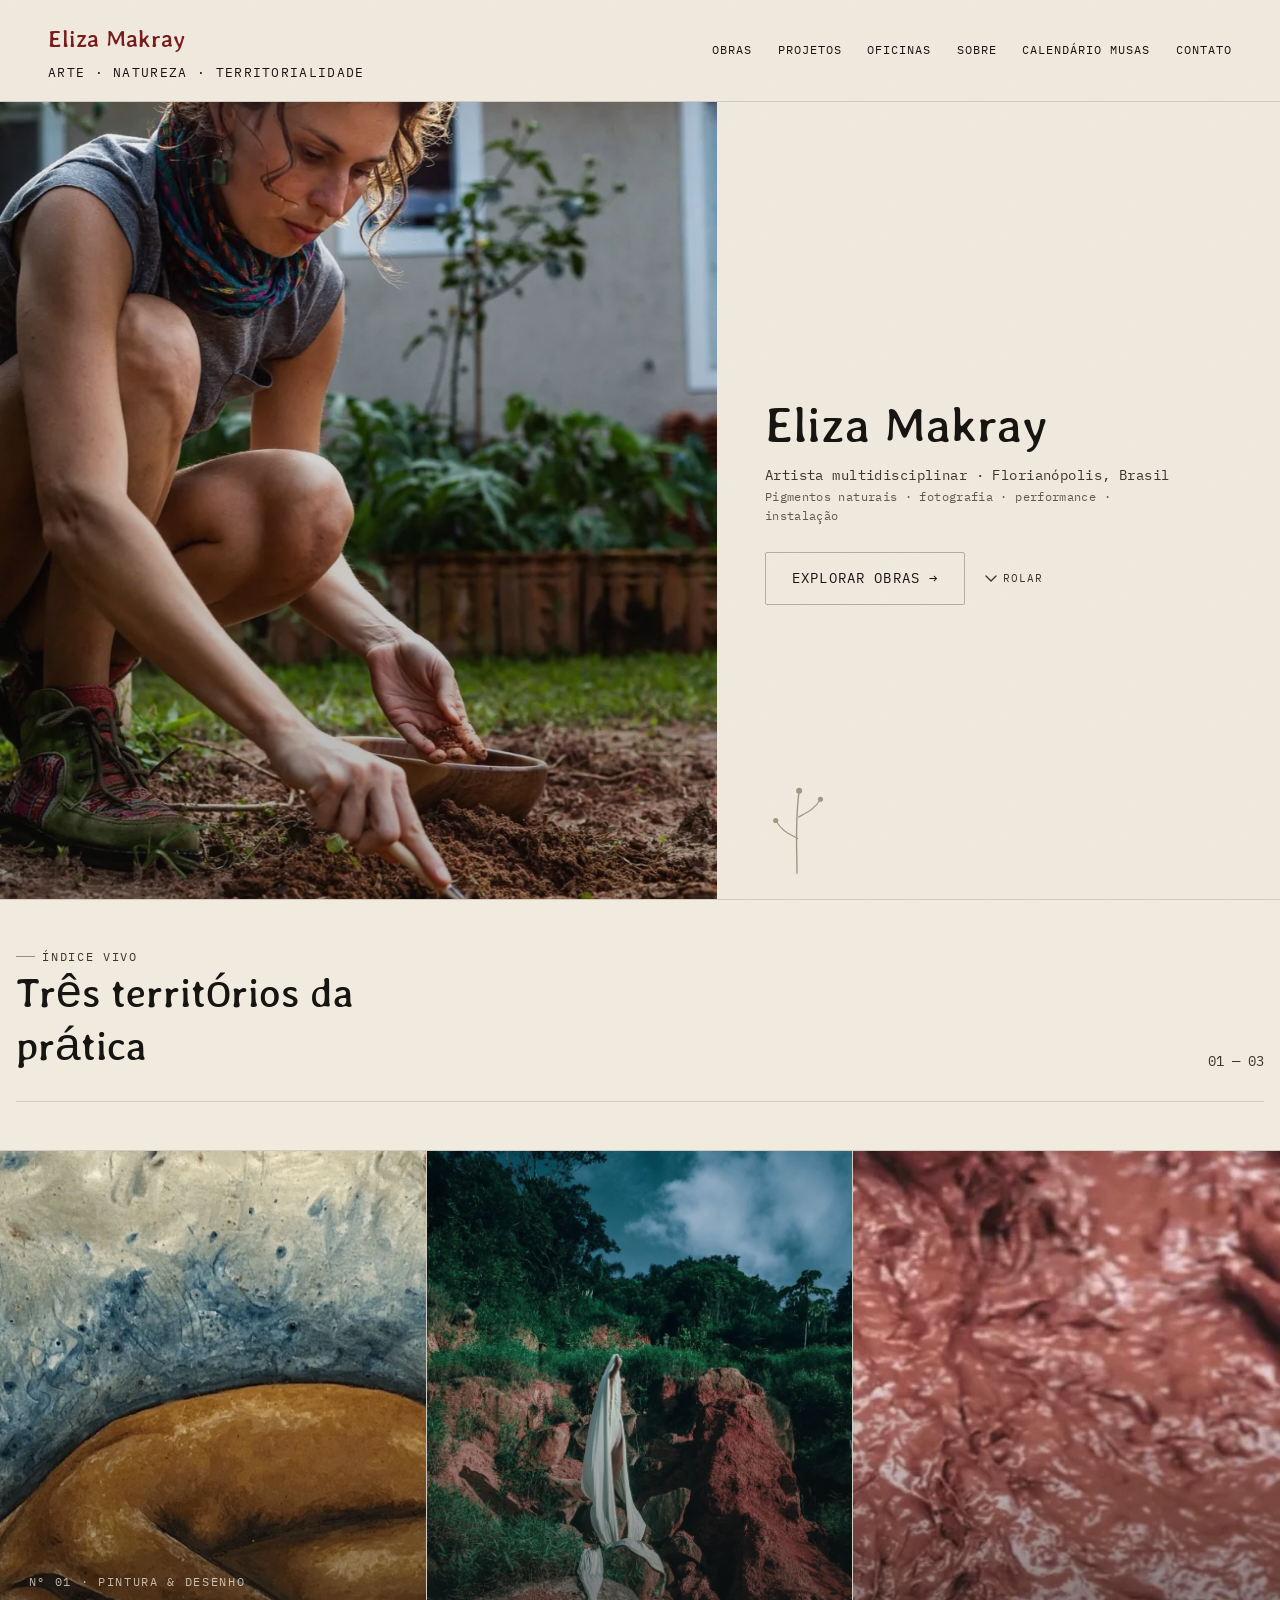
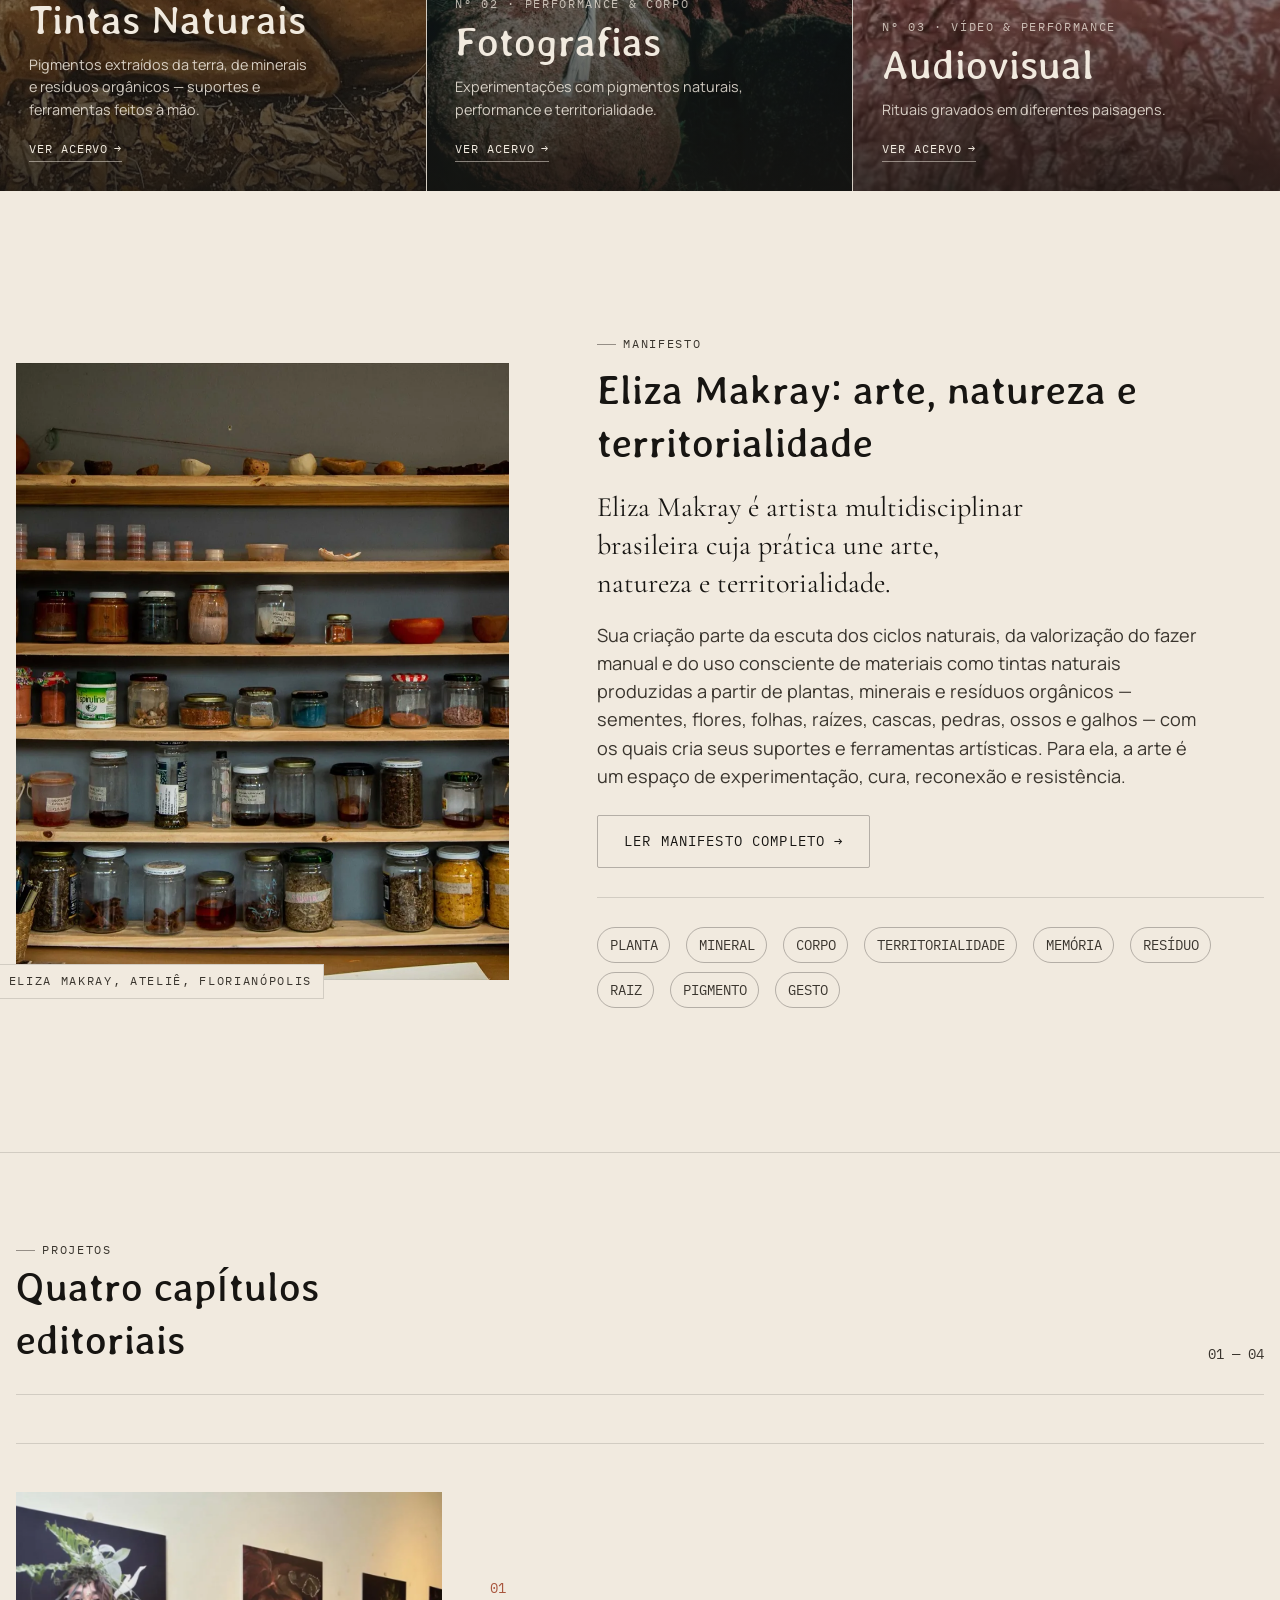
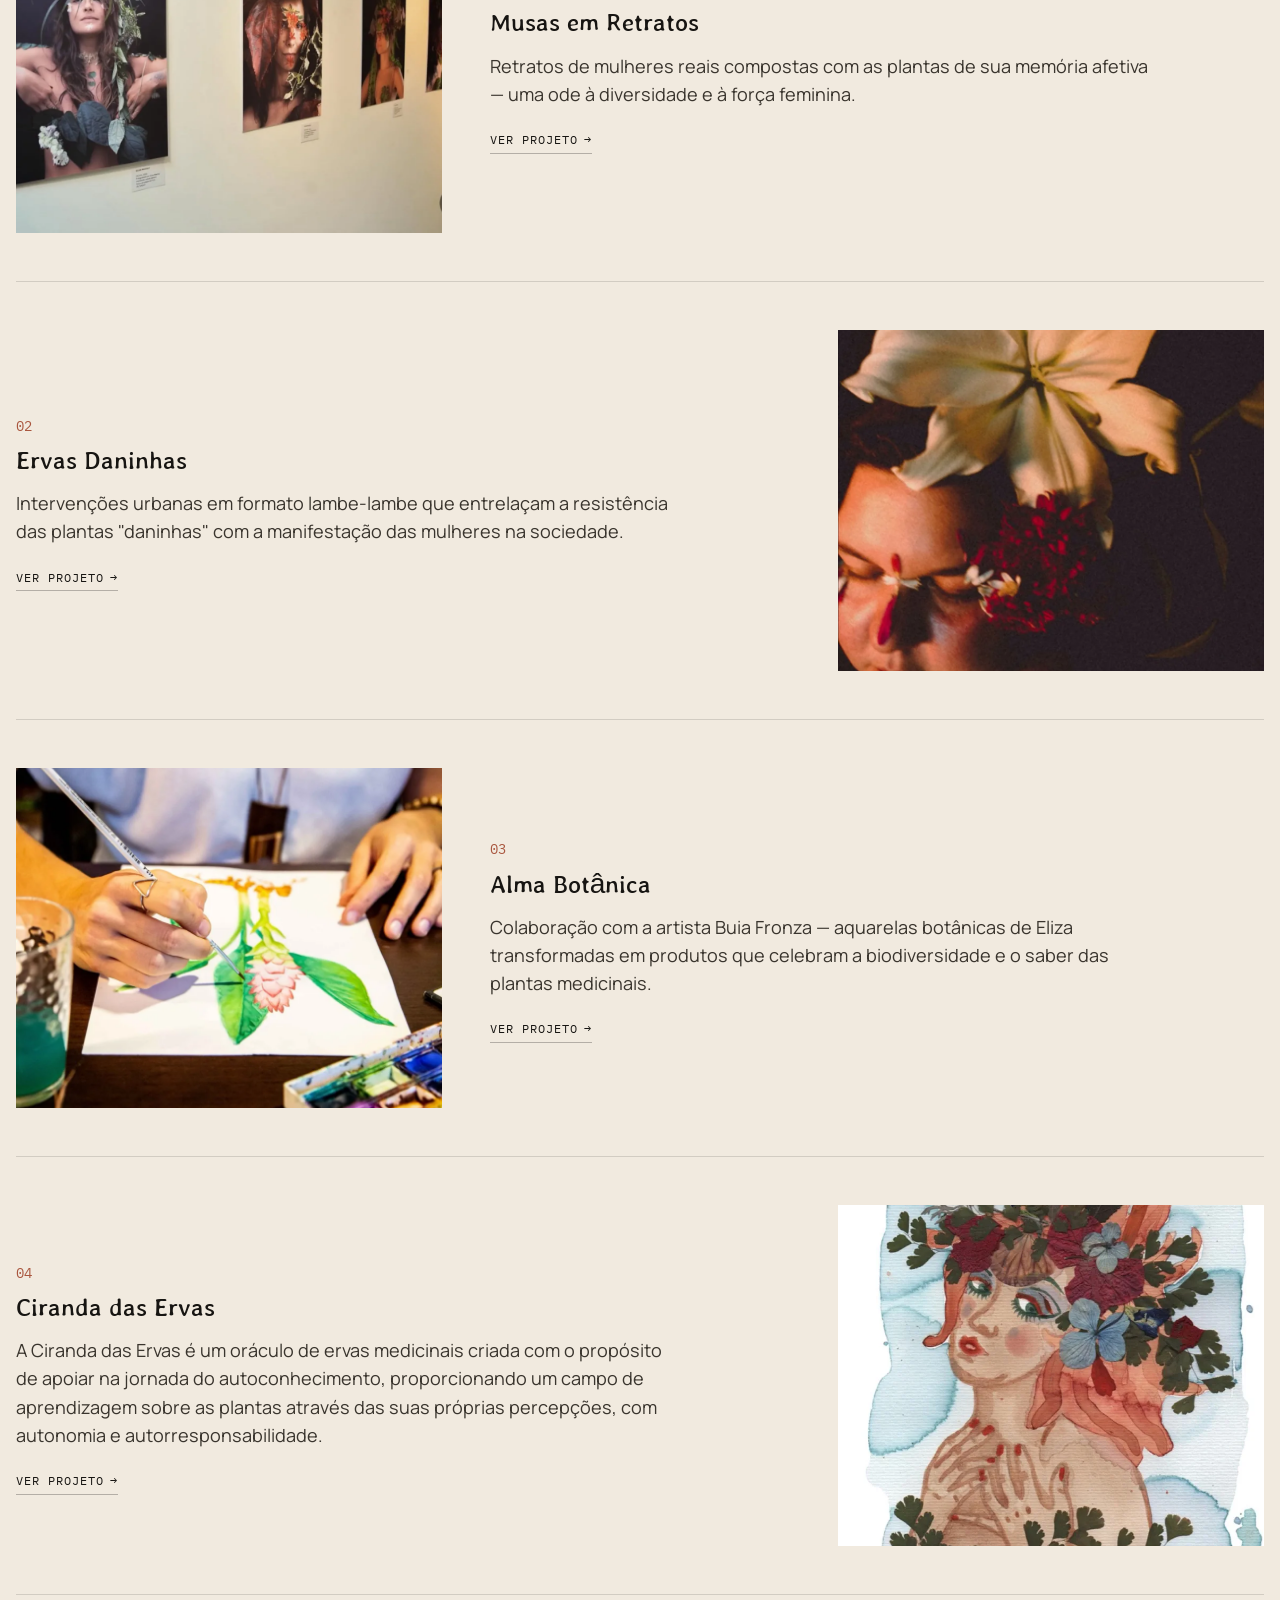
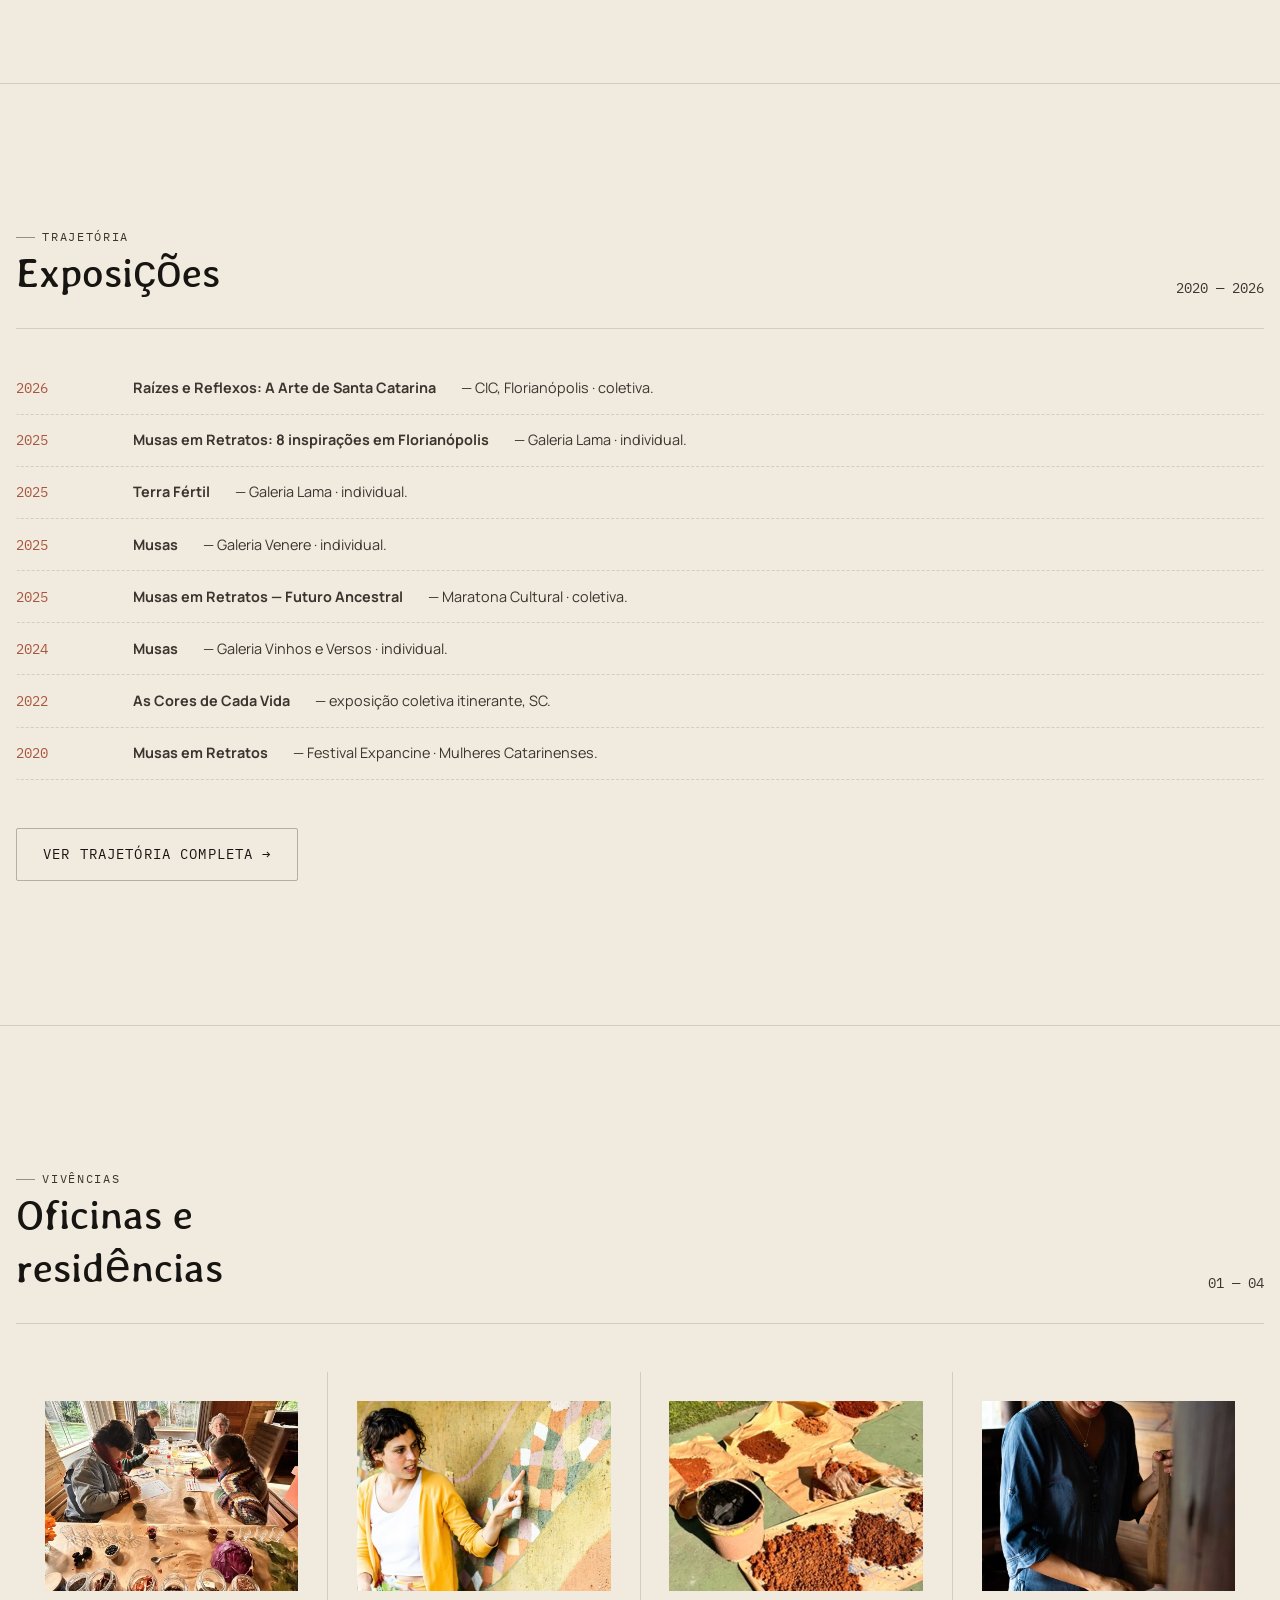
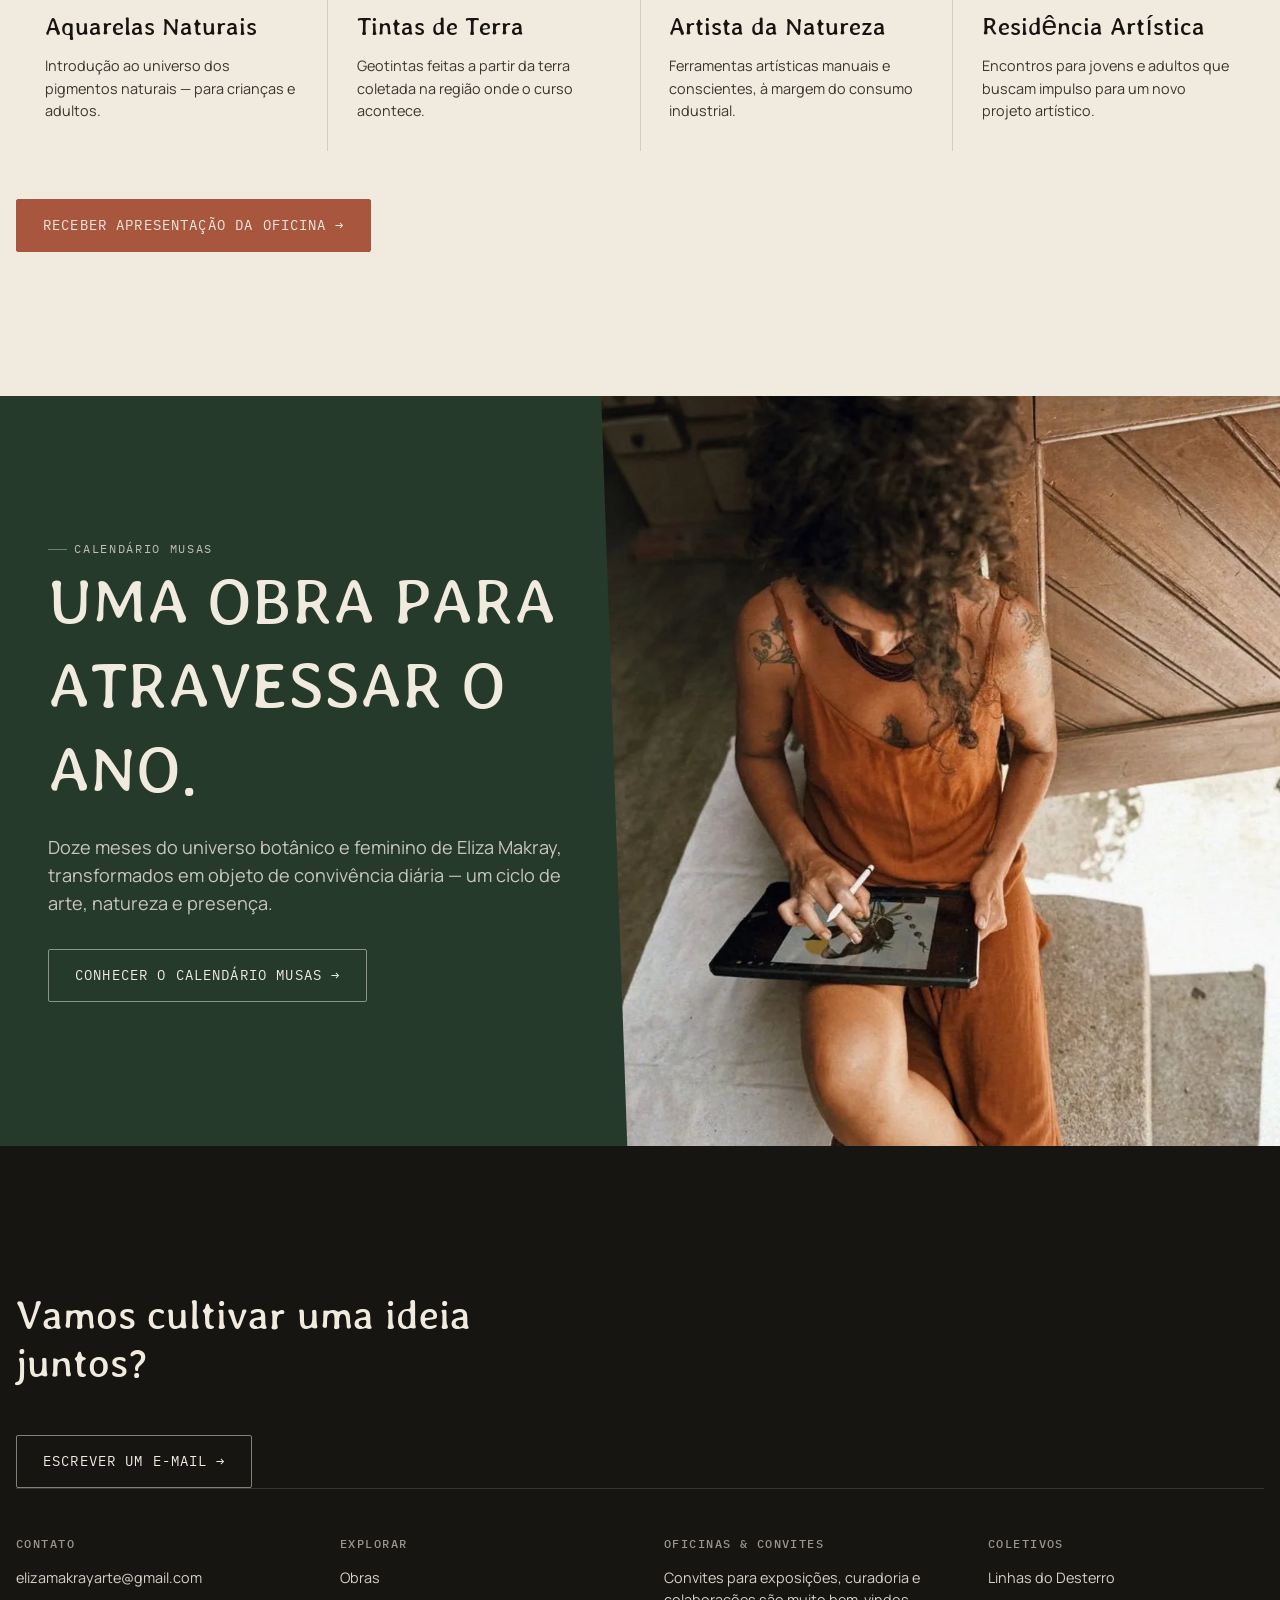
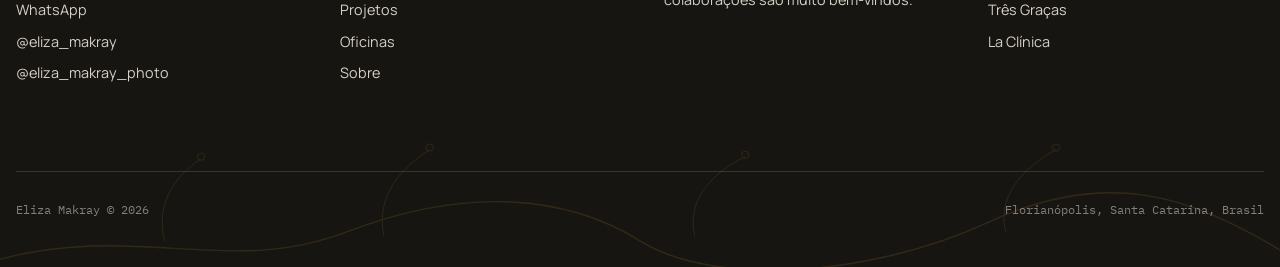
==== commit 24bc3997: "Exhibition modal: separate link buttons instead of inline text links Paragraphs are now plain text; " ====
--- a/index.html
+++ b/index.html
@@ -258,57 +258,98 @@
         <span class="expo-modal-year mono">2026</span>
         <h3 class="expo-modal-title display">Raízes e Reflexos: A Arte de Santa Catarina</h3>
         <div class="expo-modal-body">
-          <p><a href="https://acreverdade.com.br/exposicao-raizes-reflexos-arte-santa-catarina/" target="_blank" rel="noopener">Exposição coletiva Raízes e Reflexos: A Arte de Santa Catarina</a>, aconteceu para a reabertura das salas expositivas Lindolf Bell 1 e 2, do <a href="https://www.cultura.sc.gov.br/programacao/espacos/cic/3789-exposicao-raizes-e-reflexos-a-arte-de-santa-catarina" target="_blank" rel="noopener">Centro Integrado de Cultura (CIC)</a> de Florianópolis, SC, com curadoria de Beatriz Rey.</p>
+          <p>Exposição coletiva Raízes e Reflexos: A Arte de Santa Catarina, aconteceu para a reabertura das salas expositivas Lindolf Bell 1 e 2, do Centro Integrado de Cultura (CIC) de Florianópolis, SC, com curadoria de Beatriz Rey.</p>
+        </div>
+        <div class="expo-modal-links">
+          <a href="https://acreverdade.com.br/exposicao-raizes-reflexos-arte-santa-catarina/" target="_blank" rel="noopener">Exposição coletiva Raízes e Reflexos: A Arte de Santa Catarina <span class="btn-arrow" aria-hidden="true">→</span></a>
+          <a href="https://www.cultura.sc.gov.br/programacao/espacos/cic/3789-exposicao-raizes-e-reflexos-a-arte-de-santa-catarina" target="_blank" rel="noopener">Centro Integrado de Cultura (CIC) <span class="btn-arrow" aria-hidden="true">→</span></a>
         </div>
       </template>
       <template id="expo-1">
         <span class="expo-modal-year mono">2025</span>
         <h3 class="expo-modal-title display">Musas em Retratos: 8 inspirações em Florianópolis</h3>
         <div class="expo-modal-body">
-          <p><a href="https://ndmais.com.br/cultura/exposicao-em-florianopolis-une-botanica-fotografia-e-historia-ao-homenagear-oito-mulheres/" target="_blank" rel="noopener">Musas em Retratos: 8 inspirações em Florianópolis</a> aconteceu através da proposta aprovada no Edital do Circuito Catarinense de Cultura - PNAB SC 2024, com execução do Governo do Estado de Santa Catarina, por meio da <a href="https://www.cultura.sc.gov.br/" target="_blank" rel="noopener">Fundação Catarinense de Cultura (FCC)</a> e recursos do Governo Federal e da Política Nacional Aldir Blanc. Com direção artística e produção de arte de Eliza Makray, fotografia de Letícia Ichnaz e direção de produção executiva e de comunicação de Inês Hübner, a exposição aconteceu na <a href="https://www.galerialama.com.br" target="_blank" rel="noopener">Galeria Lama</a>, no centro de Florianópolis, SC, de 14 até 28 de novembro de 2025.</p>
+          <p>Musas em Retratos: 8 inspirações em Florianópolis aconteceu através da proposta aprovada no Edital do Circuito Catarinense de Cultura - PNAB SC 2024, com execução do Governo do Estado de Santa Catarina, por meio da Fundação Catarinense de Cultura (FCC) e recursos do Governo Federal e da Política Nacional Aldir Blanc. Com direção artística e produção de arte de Eliza Makray, fotografia de Letícia Ichnaz e direção de produção executiva e de comunicação de Inês Hübner, a exposição aconteceu na Galeria Lama, no centro de Florianópolis, SC, de 14 até 28 de novembro de 2025.</p>
+        </div>
+        <div class="expo-modal-links">
+          <a href="https://ndmais.com.br/cultura/exposicao-em-florianopolis-une-botanica-fotografia-e-historia-ao-homenagear-oito-mulheres/" target="_blank" rel="noopener">Musas em Retratos: 8 inspirações em Florianópolis <span class="btn-arrow" aria-hidden="true">→</span></a>
+          <a href="https://www.cultura.sc.gov.br/" target="_blank" rel="noopener">Fundação Catarinense de Cultura (FCC) <span class="btn-arrow" aria-hidden="true">→</span></a>
+          <a href="https://www.galerialama.com.br" target="_blank" rel="noopener">Galeria Lama <span class="btn-arrow" aria-hidden="true">→</span></a>
         </div>
       </template>
       <template id="expo-2">
         <span class="expo-modal-year mono">2025</span>
         <h3 class="expo-modal-title display">Terra Fértil</h3>
         <div class="expo-modal-body">
-          <p><a href="https://www.instagram.com/p/DH4b6gQssOl/" target="_blank" rel="noopener">Exposição artística individual</a> da artista multidisciplinar Eliza Makray, com curadoria de <a href="https://www.escavador.com/sobre/8867734/isabela-mendes-sielski" target="_blank" rel="noopener">Isabela Sielski</a>, realizada em abril de 2025 na <a href="https://www.galerialama.com.br" target="_blank" rel="noopener">Galeria Lama</a>, situada no centro de Florianópolis, SC.</p>
+          <p>Exposição artística individual da artista multidisciplinar Eliza Makray, com curadoria de Isabela Sielski, realizada em abril de 2025 na Galeria Lama, situada no centro de Florianópolis, SC.</p>
+        </div>
+        <div class="expo-modal-links">
+          <a href="https://www.instagram.com/p/DH4b6gQssOl/" target="_blank" rel="noopener">Exposição artística individual <span class="btn-arrow" aria-hidden="true">→</span></a>
+          <a href="https://www.galerialama.com.br" target="_blank" rel="noopener">Galeria Lama <span class="btn-arrow" aria-hidden="true">→</span></a>
+          <a href="https://www.escavador.com/sobre/8867734/isabela-mendes-sielski" target="_blank" rel="noopener">Isabela Sielski <span class="btn-arrow" aria-hidden="true">→</span></a>
         </div>
       </template>
       <template id="expo-3">
         <span class="expo-modal-year mono">2025</span>
         <h3 class="expo-modal-title display">Musas — Galeria Venere</h3>
         <div class="expo-modal-body">
-          <p>A <a href="https://www.instagram.com/p/DGTxaONRRD_/?img_index=1" target="_blank" rel="noopener">exposição individual</a> apresentou as séries Aquarelas Naturais e Plantas Secas e Musas em Retratos. Ocorreu na <a href="https://www.galeriavenere.com/" target="_blank" rel="noopener">Galeria Venere</a>, em Jurerê, Florianópolis, SC, entre 06 de fevereiro e 08 de março de 2025. A mostra celebrou o feminino e o meio ambiente por meio de conexões estéticas e conceituais.</p>
+          <p>A exposição individual apresentou as séries Aquarelas Naturais e Plantas Secas e Musas em Retratos. Ocorreu na Galeria Venere, em Jurerê, Florianópolis, SC, entre 06 de fevereiro e 08 de março de 2025. A mostra celebrou o feminino e o meio ambiente por meio de conexões estéticas e conceituais.</p>
+        </div>
+        <div class="expo-modal-links">
+          <a href="https://www.instagram.com/p/DGTxaONRRD_/?img_index=1" target="_blank" rel="noopener">Exposição individual <span class="btn-arrow" aria-hidden="true">→</span></a>
+          <a href="https://www.galeriavenere.com/" target="_blank" rel="noopener">Galeria Venere <span class="btn-arrow" aria-hidden="true">→</span></a>
         </div>
       </template>
       <template id="expo-4">
         <span class="expo-modal-year mono">2025</span>
         <h3 class="expo-modal-title display">Musas em Retratos — Futuro Ancestral</h3>
         <div class="expo-modal-body">
-          <p>O projeto coletivo "Futuro Ancestral", reuniu trabalhos visuais e fotográficos desenvolvidos por Ana Soukef, Clarissa Herring, Julia Perosa, Maria Luisa Coura, Maria Luiza Amorim, Mirim Gonçalves, Paloma Gomide, Renata Gordo e Eliza Makray, com a série <a href="https://www.instagram.com/p/DHlDDRdgI8H/" target="_blank" rel="noopener">Musas em Retratos</a>.</p>
-          <p>A curadoria foi de <a href="https://nefa.com.br/equipe" target="_blank" rel="noopener">Lucila Horn</a> e integrou a programação oficial da <a href="https://www.nsctotal.com.br/entretenimento/teresa-cristina-auto-da-compadecida-e-mais-o-que-acontece-na-maratona-cultural-neste-sabado" target="_blank" rel="noopener">Maratona Cultural de Florianópolis</a>, com a exibição de fotografias projetadas diretamente nas fachadas dos prédios históricos no Centro Leste da cidade. O evento ocorreu no espaço externo integrado do <a href="https://www.instagram.com/pontobarepiadina/" target="_blank" rel="noopener">Ponto Bar &amp; Piadina</a>, 22 de março de 2025, em Florianópolis, SC.</p>
+          <p>O projeto coletivo "Futuro Ancestral", reuniu trabalhos visuais e fotográficos desenvolvidos por Ana Soukef, Clarissa Herring, Julia Perosa, Maria Luisa Coura, Maria Luiza Amorim, Mirim Gonçalves, Paloma Gomide, Renata Gordo e Eliza Makray, com a série Musas em Retratos.</p>
+          <p>A curadoria foi de Lucila Horn e integrou a programação oficial da Maratona Cultural de Florianópolis, com a exibição de fotografias projetadas diretamente nas fachadas dos prédios históricos no Centro Leste da cidade. O evento ocorreu no espaço externo integrado do Ponto Bar &amp; Piadina, 22 de março de 2025, em Florianópolis, SC.</p>
+        </div>
+        <div class="expo-modal-links">
+          <a href="https://www.instagram.com/p/DHlDDRdgI8H/" target="_blank" rel="noopener">Musas em Retratos <span class="btn-arrow" aria-hidden="true">→</span></a>
+          <a href="https://nefa.com.br/equipe" target="_blank" rel="noopener">Lucila Horn <span class="btn-arrow" aria-hidden="true">→</span></a>
+          <a href="https://www.nsctotal.com.br/entretenimento/teresa-cristina-auto-da-compadecida-e-mais-o-que-acontece-na-maratona-cultural-neste-sabado" target="_blank" rel="noopener">Maratona Cultural de Florianópolis <span class="btn-arrow" aria-hidden="true">→</span></a>
+          <a href="https://www.instagram.com/pontobarepiadina/" target="_blank" rel="noopener">Ponto Bar &amp; Piadina <span class="btn-arrow" aria-hidden="true">→</span></a>
         </div>
       </template>
       <template id="expo-5">
         <span class="expo-modal-year mono">2024</span>
         <h3 class="expo-modal-title display">Musas — Vinhos e Versos</h3>
         <div class="expo-modal-body">
-          <p>Na exposição individual <a href="https://www.instagram.com/p/C_5i5tvRQlH/" target="_blank" rel="noopener">Musas</a>, a artista apresentou sua <a href="https://www.instagram.com/p/DBwda-7RabL/?img_index=1" target="_blank" rel="noopener">série</a> de aquarelas naturais e colagem com plantas secas de nominada Musas e também realizou o lançamento da série Musas em Retratos. A curadoria foi feita pela própria artista e o evento aconteceu na galeria do <a href="https://www.instagram.com/p/DCnFXbpxZBG/" target="_blank" rel="noopener">Vinhos e Versos</a>, no Rio Tavares, Florianópolis, SC.</p>
+          <p>Na exposição individual Musas, a artista apresentou sua série de aquarelas naturais e colagem com plantas secas de nominada Musas e também realizou o lançamento da série Musas em Retratos. A curadoria foi feita pela própria artista e o evento aconteceu na galeria do Vinhos e Versos, no Rio Tavares, Florianópolis, SC.</p>
+        </div>
+        <div class="expo-modal-links">
+          <a href="https://www.instagram.com/p/C_5i5tvRQlH/" target="_blank" rel="noopener">Musas <span class="btn-arrow" aria-hidden="true">→</span></a>
+          <a href="https://www.instagram.com/p/DBwda-7RabL/?img_index=1" target="_blank" rel="noopener">Série <span class="btn-arrow" aria-hidden="true">→</span></a>
+          <span class="expo-modal-link-pending">Musas em Retratos <span class="mono">(link em breve)</span></span>
+          <a href="https://www.instagram.com/p/DCnFXbpxZBG/" target="_blank" rel="noopener">Vinhos e Versos <span class="btn-arrow" aria-hidden="true">→</span></a>
         </div>
       </template>
       <template id="expo-6">
         <span class="expo-modal-year mono">2022</span>
         <h3 class="expo-modal-title display">As Cores de Cada Vida</h3>
         <div class="expo-modal-body">
-          <p>A exposição itinerante <a href="https://globoplay.globo.com/v/11182961/" target="_blank" rel="noopener">As Cores de Cada Vida</a>, realizada pela <a href="https://pcporelas.pc.sc.gov.br/noticias.php?id=15" target="_blank" rel="noopener">Polícia Civil de Santa Catarina</a> em parceria com artistas catarinenses e o <a href="https://ovm.alesc.sc.gov.br/noticias/cores-de-cada-vida-exposicao-retrata-vitimas-de-feminicidio-no-estado/" target="_blank" rel="noopener">Observatório da Violência contra a Mulher</a>, apresenta 20 retratos estilizados de mulheres vítimas de feminicídio e tentativa de feminicídio. A mostra busca humanizar essas histórias para que elas não sejam apenas números em estatísticas.</p>
+          <p>A exposição itinerante As Cores de Cada Vida, realizada pela Polícia Civil de Santa Catarina em parceria com artistas catarinenses e o Observatório da Violência contra a Mulher, apresenta 20 retratos estilizados de mulheres vítimas de feminicídio e tentativa de feminicídio. A mostra busca humanizar essas histórias para que elas não sejam apenas números em estatísticas.</p>
+        </div>
+        <div class="expo-modal-links">
+          <a href="https://globoplay.globo.com/v/11182961/" target="_blank" rel="noopener">As Cores de Cada Vida <span class="btn-arrow" aria-hidden="true">→</span></a>
+          <a href="https://pcporelas.pc.sc.gov.br/noticias.php?id=15" target="_blank" rel="noopener">Polícia Civil de Santa Catarina <span class="btn-arrow" aria-hidden="true">→</span></a>
+          <a href="https://ovm.alesc.sc.gov.br/noticias/cores-de-cada-vida-exposicao-retrata-vitimas-de-feminicidio-no-estado/" target="_blank" rel="noopener">Observatório da Violência contra a Mulher <span class="btn-arrow" aria-hidden="true">→</span></a>
         </div>
       </template>
       <template id="expo-7">
         <span class="expo-modal-year mono">2020</span>
         <h3 class="expo-modal-title display">Musas em Retratos — Festival Expancine</h3>
         <div class="expo-modal-body">
-          <p>O <a href="https://www.nsctotal.com.br/colunista/leo-coelho/mulheres-artistas-catarinenses-sao-tema-de-exposicao-em-florianopolis" target="_blank" rel="noopener">Festival Expancine</a> é um evento cultural e audiovisual criado pela produtora <a href="https://www.instagram.com/expancineproducoes/" target="_blank" rel="noopener">Thais Alemany</a>. Ficou conhecido por sua edição inaugural marcante em dezembro de 2020, <a href="https://catarinas.info/38-artistas-visuais-para-conhecer-em-santa-catarina/" target="_blank" rel="noopener">Mulheres Catarinenses</a>, que reuniu dezenas de artistas visuais do estado, incluindo Eliza Makray, com projeções de vídeos e imagens ao ar livre no <a href="https://multiopenshopping.com.br/" target="_blank" rel="noopener">MULTI Open Shopping</a>, no Rio Tavares, em Florianópolis, SC.</p>
+          <p>O Festival Expancine é um evento cultural e audiovisual criado pela produtora Thais Alemany. Ficou conhecido por sua edição inaugural marcante em dezembro de 2020, Mulheres Catarinenses, que reuniu dezenas de artistas visuais do estado, incluindo Eliza Makray, com projeções de vídeos e imagens ao ar livre no MULTI Open Shopping, no Rio Tavares, em Florianópolis, SC.</p>
+        </div>
+        <div class="expo-modal-links">
+          <a href="https://www.nsctotal.com.br/colunista/leo-coelho/mulheres-artistas-catarinenses-sao-tema-de-exposicao-em-florianopolis" target="_blank" rel="noopener">Festival Expancine <span class="btn-arrow" aria-hidden="true">→</span></a>
+          <a href="https://www.instagram.com/expancineproducoes/" target="_blank" rel="noopener">Thais Alemany <span class="btn-arrow" aria-hidden="true">→</span></a>
+          <a href="https://catarinas.info/38-artistas-visuais-para-conhecer-em-santa-catarina/" target="_blank" rel="noopener">Mulheres Catarinenses <span class="btn-arrow" aria-hidden="true">→</span></a>
+          <a href="https://multiopenshopping.com.br/" target="_blank" rel="noopener">MULTI Open Shopping <span class="btn-arrow" aria-hidden="true">→</span></a>
         </div>
       </template>
     </div>
--- a/styles.css
+++ b/styles.css
@@ -683,8 +683,18 @@
 .expo-modal-year{display:block;font-family:var(--font-mono);color:var(--terracotta);margin-bottom:.4rem}
 .expo-modal-title{margin-bottom:1rem;max-width:none}
 .expo-modal-body p{color:var(--ink-soft);max-width:none;line-height:1.6}
-.expo-modal-body a{text-decoration:underline;text-underline-offset:3px;color:var(--terracotta)}
-.expo-modal-body a:hover{color:var(--burgundy)}
+.expo-modal-links{display:flex;flex-direction:column;gap:.6rem;margin-top:1.4rem;padding-top:1.2rem;border-top:1px solid var(--line)}
+.expo-modal-links a, .expo-modal-link-pending{
+  display:flex;align-items:center;justify-content:space-between;gap:1rem;
+  padding:.7em 1em;border:1px solid var(--line-strong);border-radius:var(--radius-sm);
+  font-size:var(--fs-sm);color:var(--ink);
+  transition:background var(--dur-fast) var(--ease), color var(--dur-fast) var(--ease), border-color var(--dur-fast) var(--ease);
+}
+.expo-modal-links a:hover{background:var(--ink);color:var(--ivory);border-color:var(--ink)}
+.expo-modal-links a .btn-arrow{flex:0 0 auto;transition:transform var(--dur-fast) var(--ease)}
+.expo-modal-links a:hover .btn-arrow{transform:translateX(4px)}
+.expo-modal-link-pending{color:var(--ink-soft);border-style:dashed;cursor:default}
+.expo-modal-link-pending .mono{font-size:.78em;opacity:.7}
 .expo-modal-close{
   position:absolute;top:1rem;right:1rem;color:var(--ink);font-family:var(--font-mono);font-size:1rem;
   padding:.8em;border:1px solid var(--line-strong);border-radius:50%;
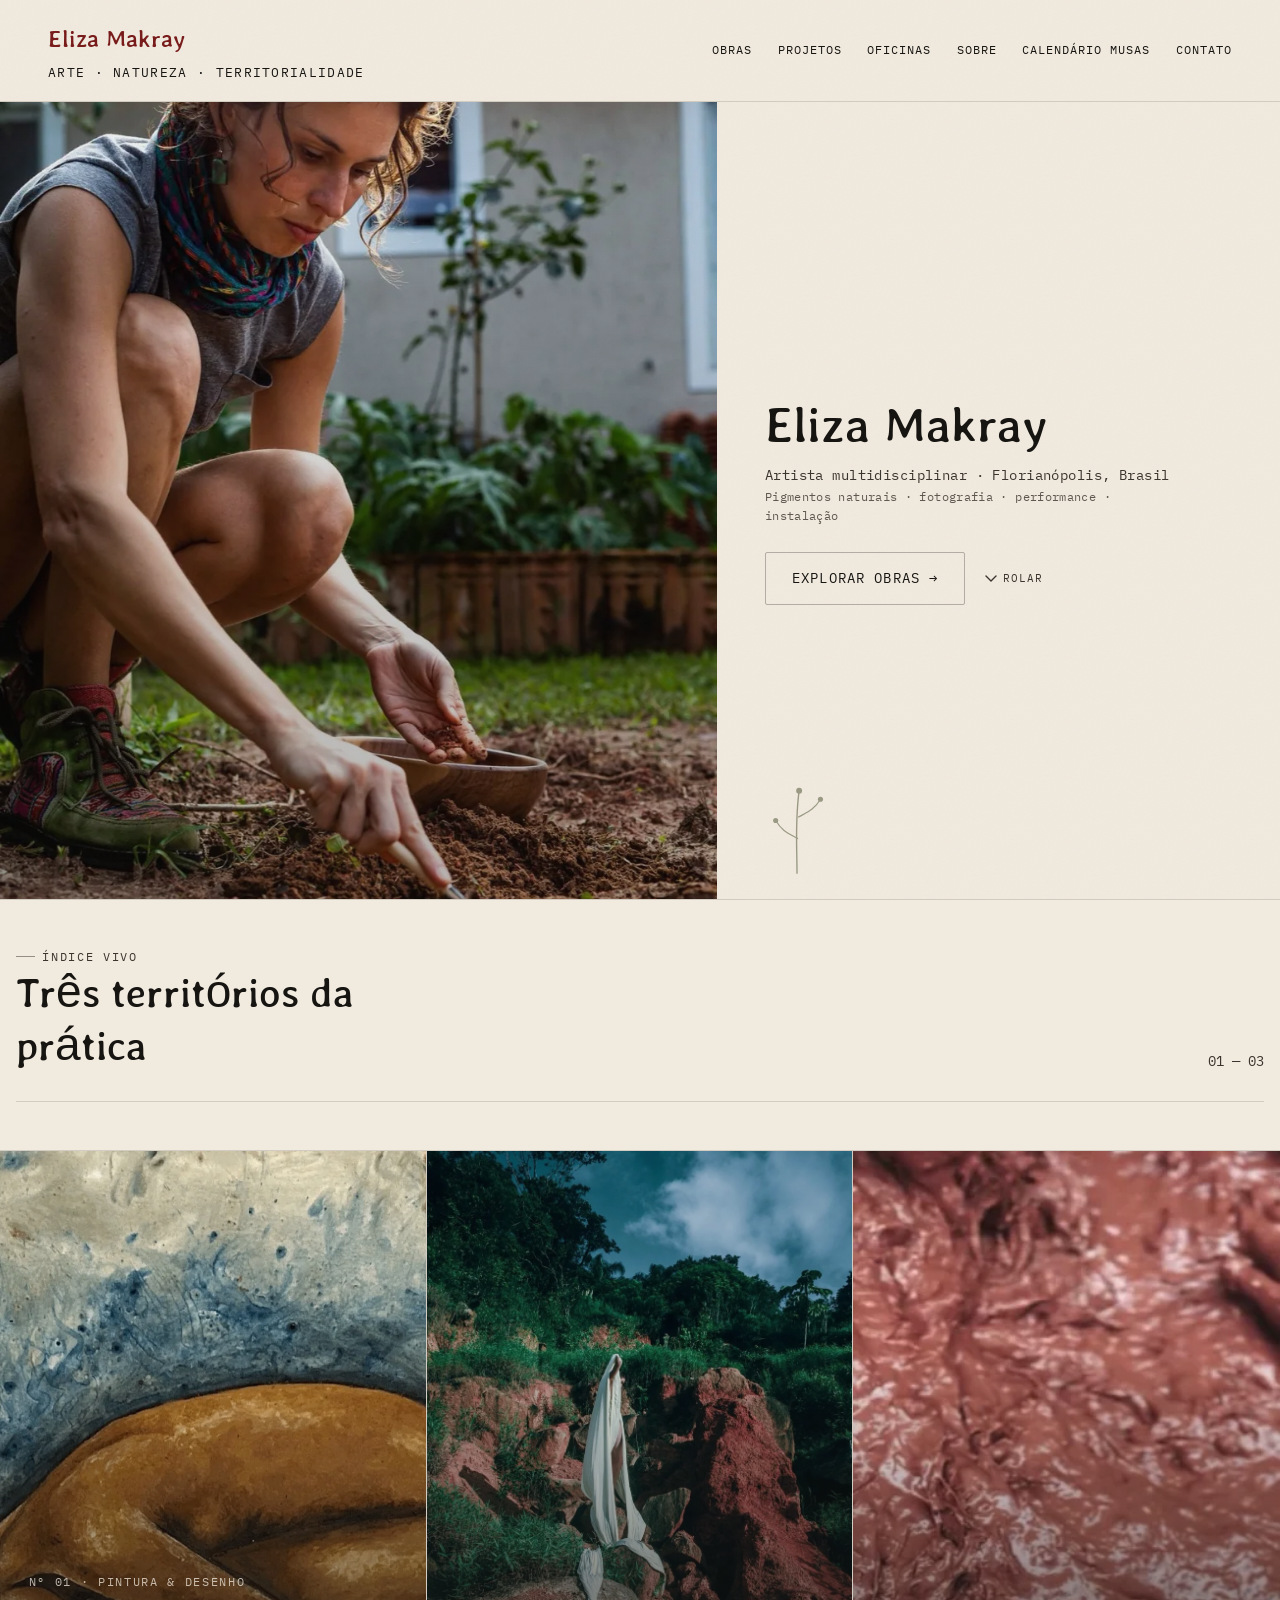
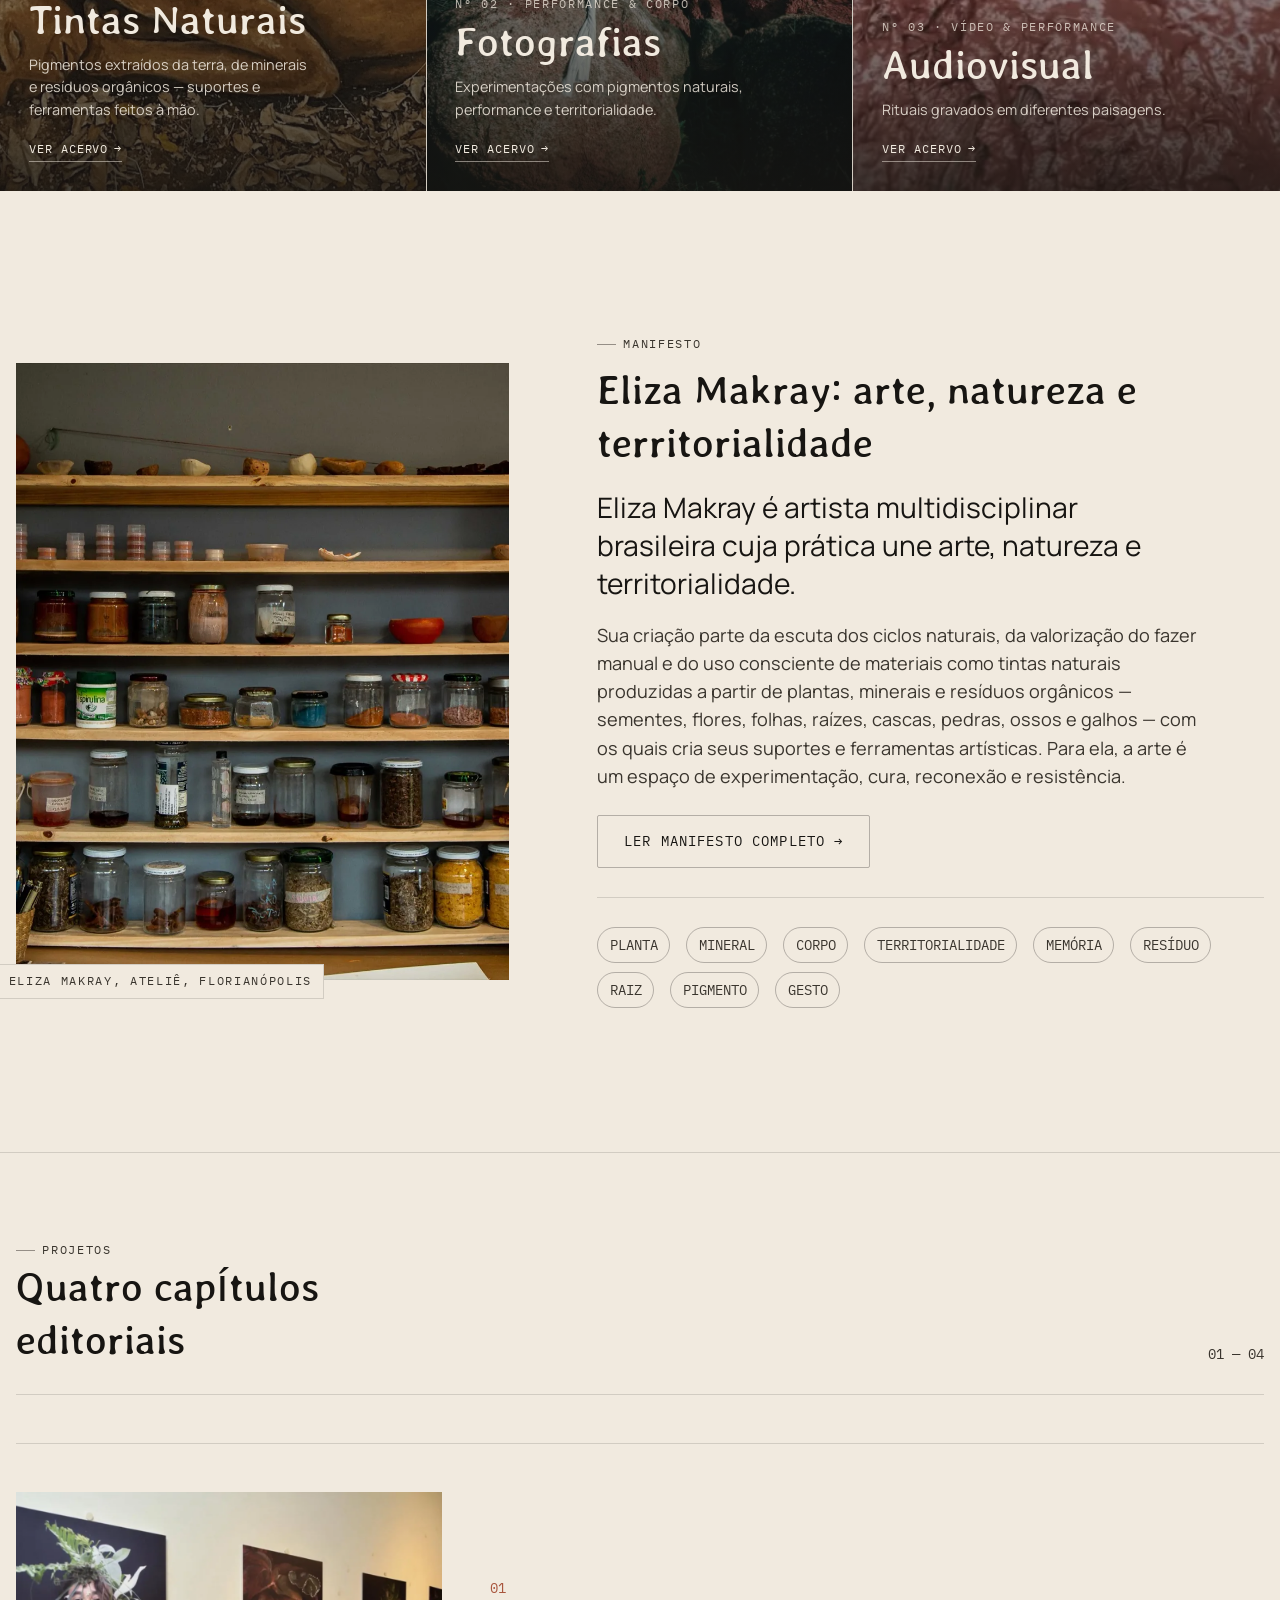
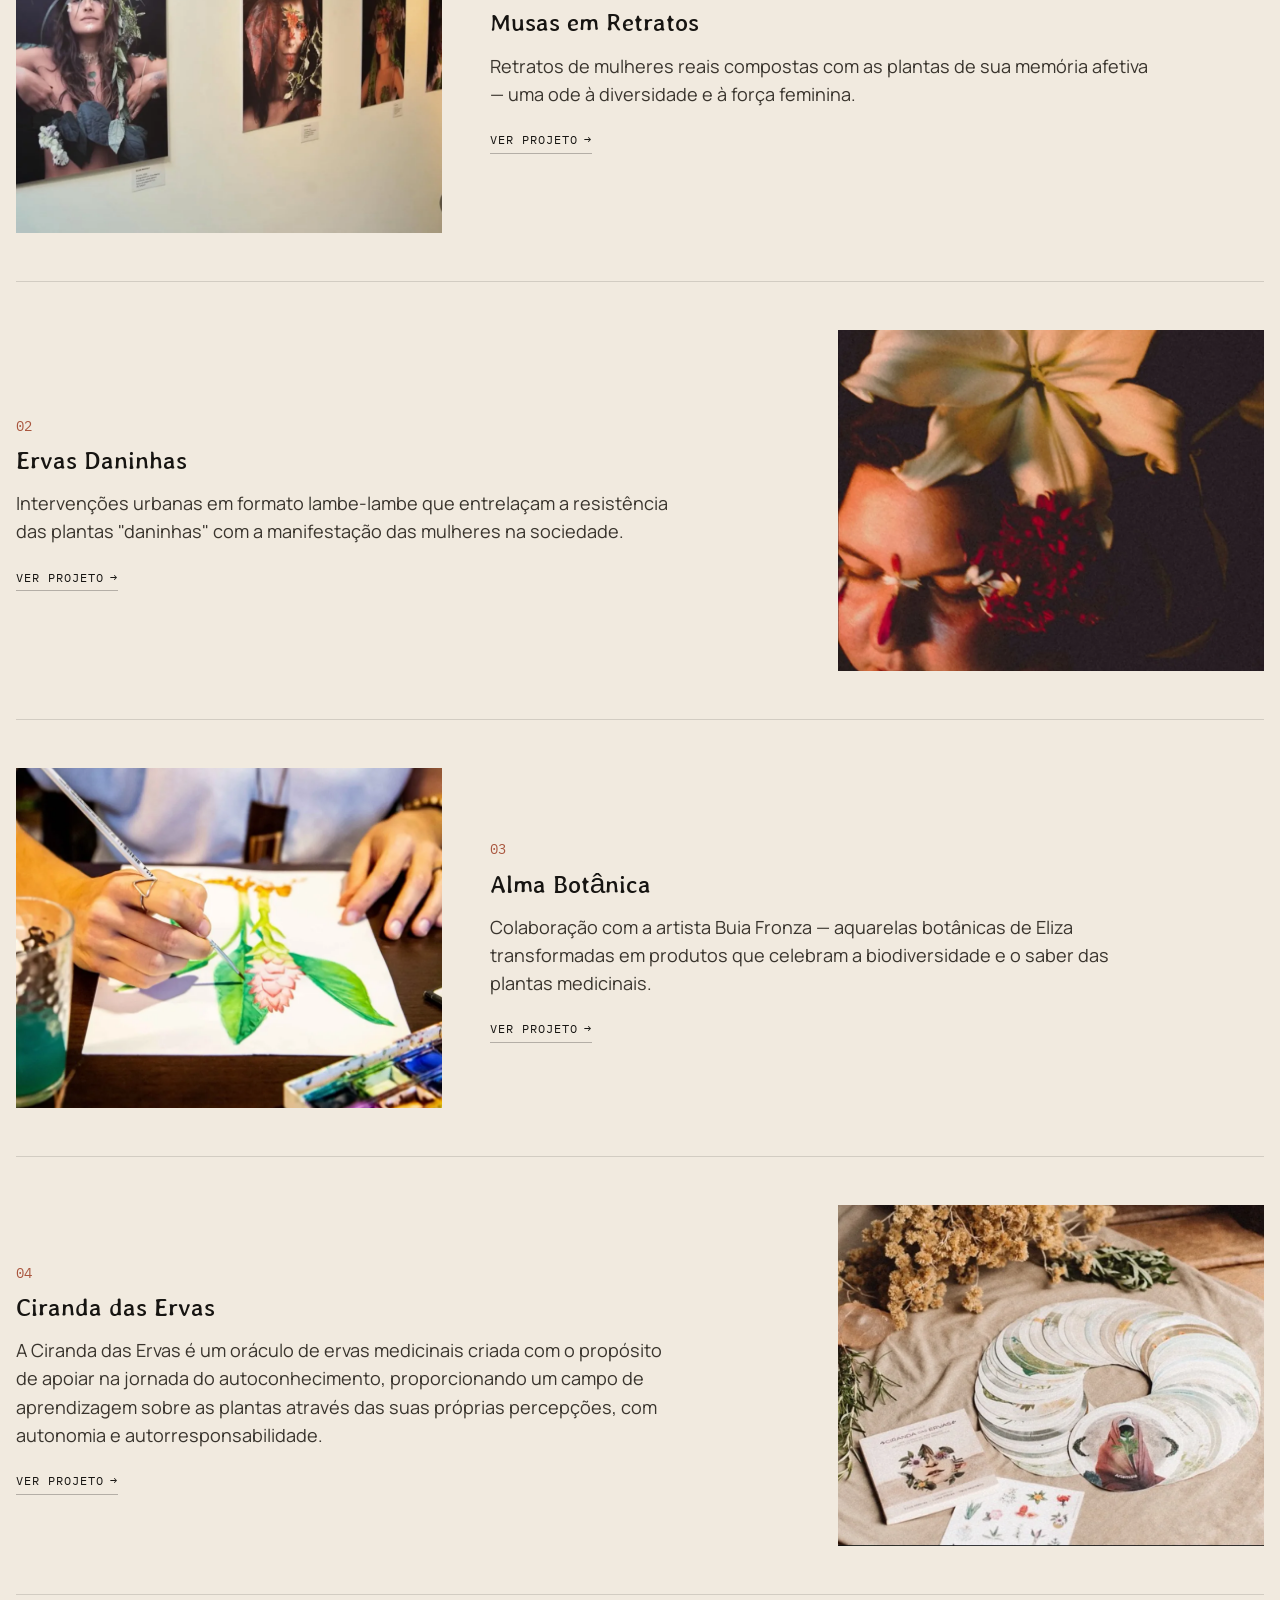
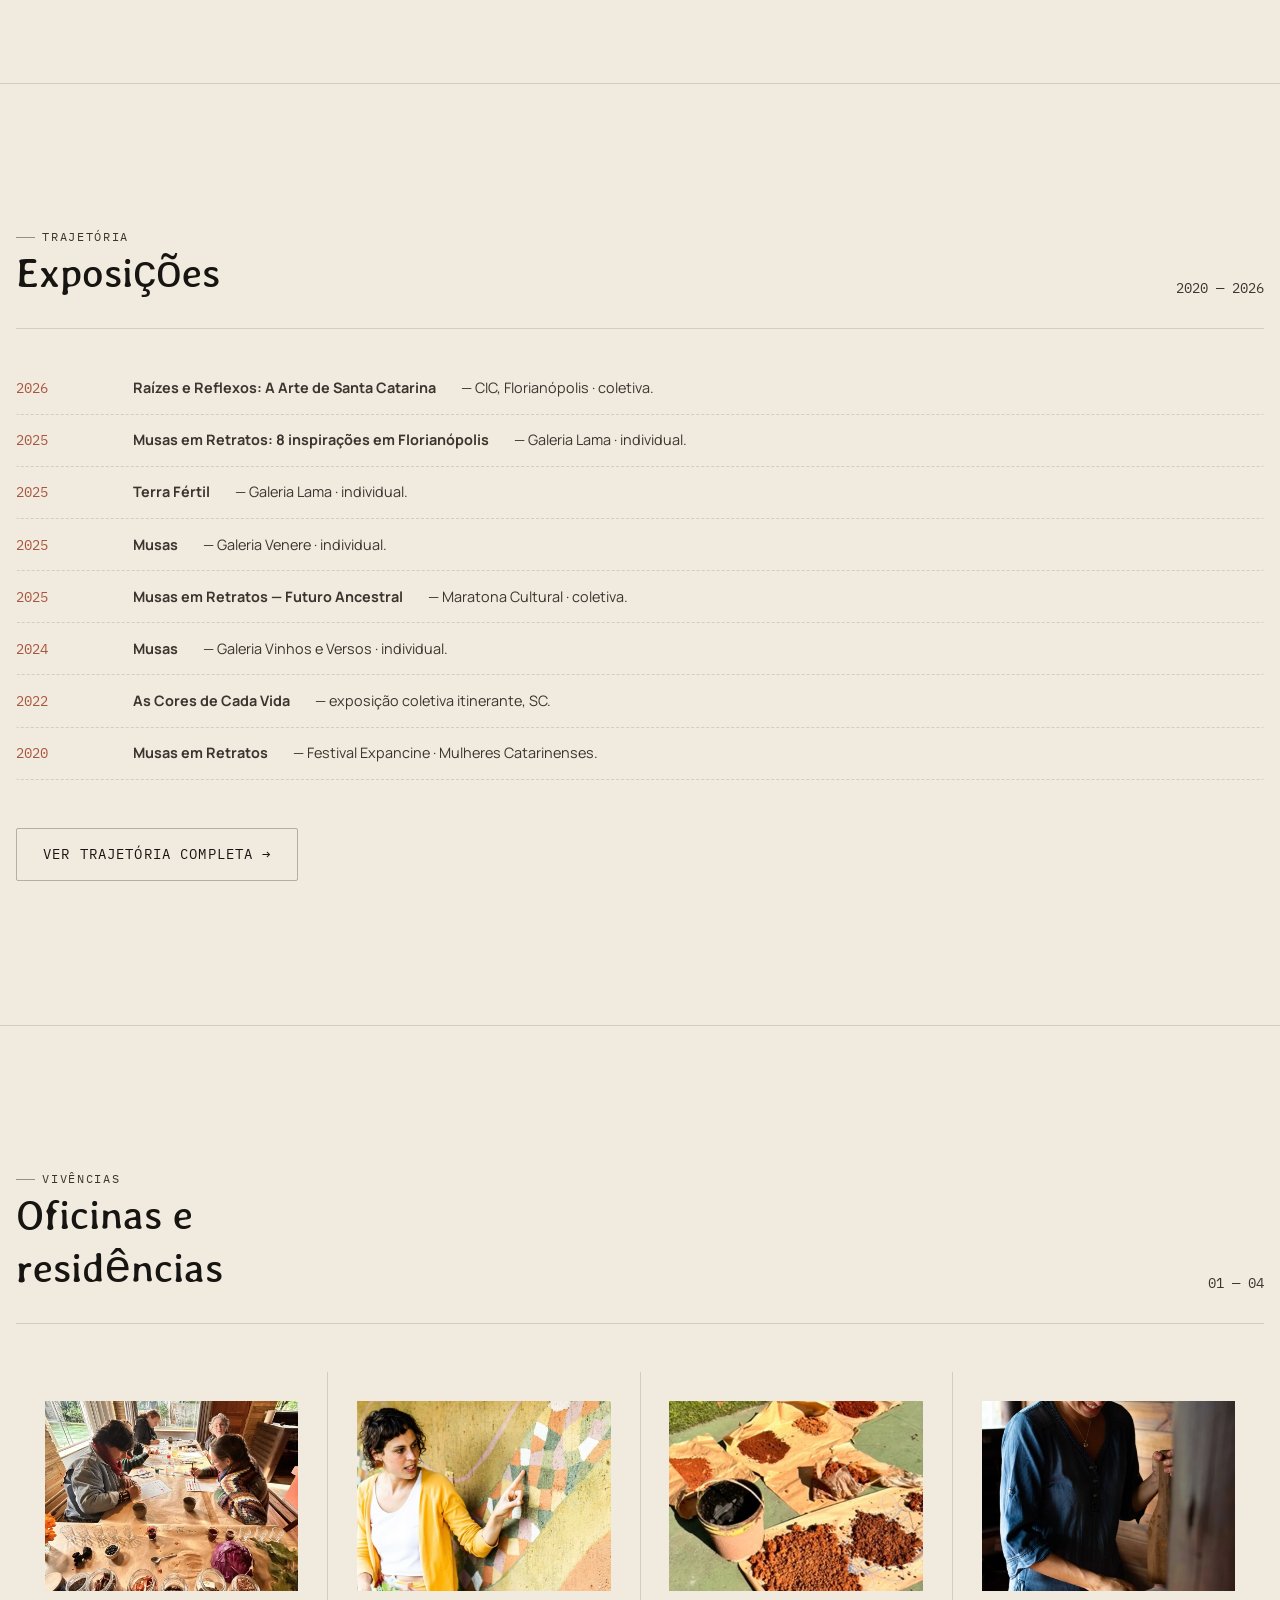
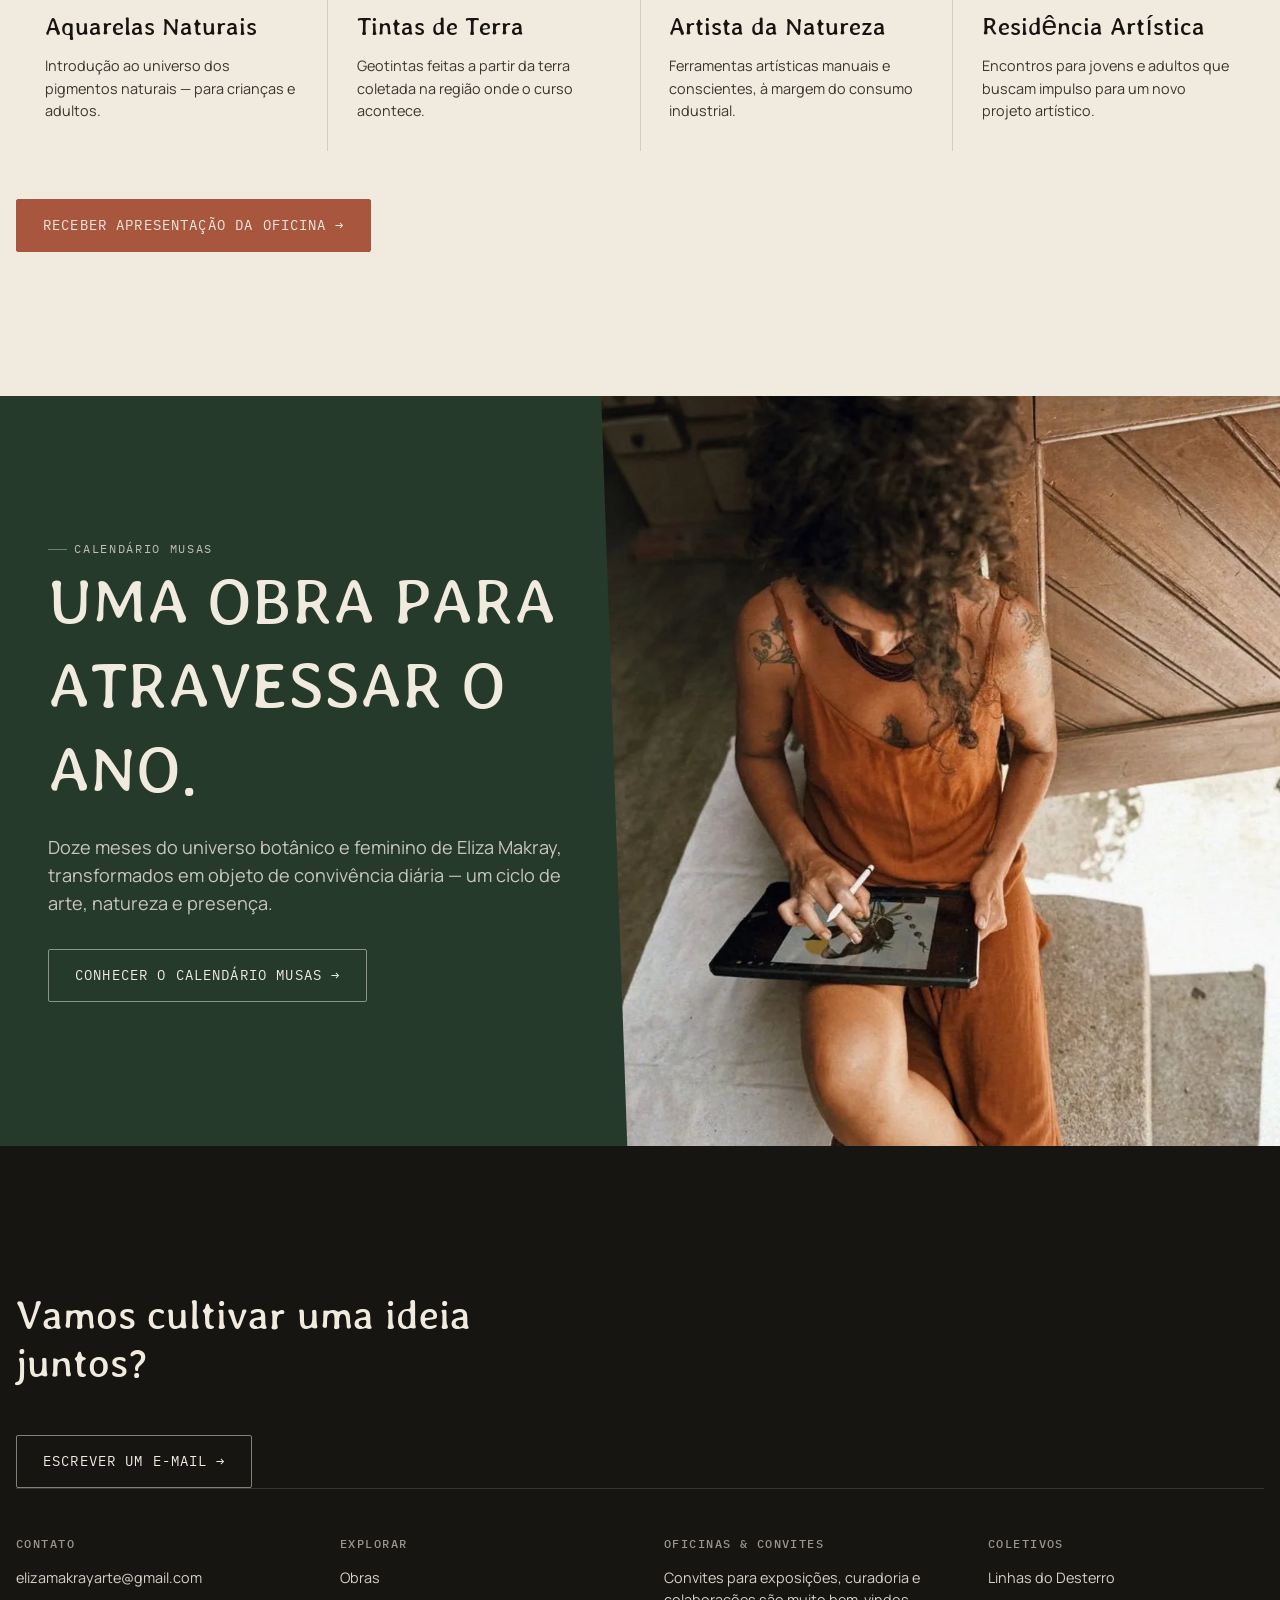
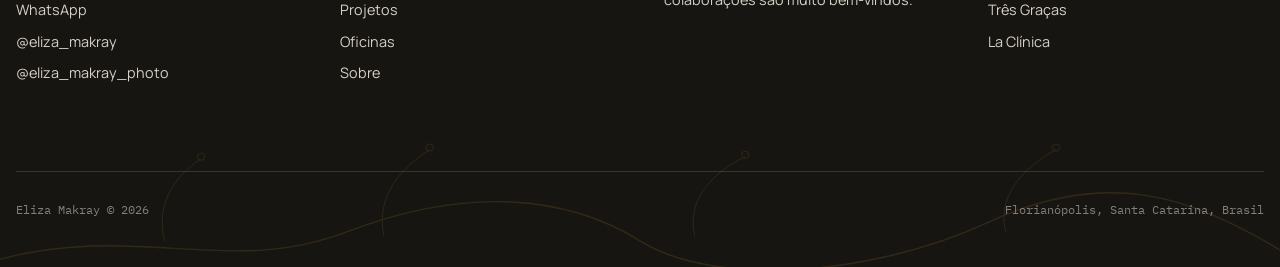
==== commit da59ee53: "Homepage: real Ciranda das Ervas photo instead of Musa placeholder The projects preview card was usi" ====
--- a/index.html
+++ b/index.html
@@ -214,7 +214,7 @@
           </div>
         </article>
         <article class="proj-row" data-reveal data-track="project_view" data-project="ciranda-das-ervas">
-          <div class="proj-media"><img src="assets/obras/obra-13.webp" width="802" height="1100" loading="lazy" alt="Aquarela natural da série Musa, matéria-prima do oráculo Ciranda das Ervas."></div>
+          <div class="proj-media"><img src="assets/ciranda-das-ervas/ciranda-06.webp" width="1284" height="854" loading="lazy" alt="Cartas circulares do oráculo Ciranda das Ervas dispostas ao lado do livro-guia e da cartela de adesivos, com flores secas e cristal."></div>
           <div>
             <span class="proj-num mono">04</span>
             <h3 class="proj-title">Ciranda das Ervas</h3>
--- a/styles.css
+++ b/styles.css
@@ -3,8 +3,7 @@
    Warm mineral palette · editorial serif + grotesk + mono · fluid type
    ========================================================================== */
 
-@import url('https://fonts.googleapis.com/css2?family=Cormorant+Garamond:ital,wght@0,400;0,500;0,600;1,400;1,500&family=Manrope:wght@400;500;600;700;800&family=IBM+Plex+Mono:wght@400;500&display=swap');
-@import url('https://fonts.googleapis.com/css2?family=Cormorant+Garamond:ital,wght@0,400;0,500;0,600;1,400;1,500&family=IBM+Plex+Mono:wght@400;500&family=Manrope:wght@400;500;600;700;800&family=Stylish&display=swap');
+@import url('https://fonts.googleapis.com/css2?family=IBM+Plex+Mono:wght@400;500&family=Manrope:wght@400;500;600;700;800&family=Stylish&display=swap');
 
 :root{
   /* ---- palette ---- */
@@ -26,8 +25,8 @@
   --line-strong: rgba(23,21,18,0.28);
 
   /* ---- type families ---- */
-  --font-display:'Cormorant Garamond', 'Times New Roman', serif;
   --font-body:'Manrope', -apple-system, BlinkMacSystemFont, sans-serif;
+  --font-display: var(--font-body);
   --font-mono:'IBM Plex Mono', ui-monospace, Menlo, monospace;
 
   /* ---- fluid type scale ---- */
@@ -108,6 +107,16 @@
 }
 .label--on-dark{color:rgba(241,234,223,.75)}
 h3.label{letter-spacing:.03em}
+
+.series-title{
+  font-family:"Stylish", sans-serif;
+  font-weight:400;
+  font-size:var(--fs-md);
+  text-transform:none;
+  letter-spacing:0;
+  color:var(--ink);
+  line-height:1.15;
+}
 .eyebrow{display:flex;align-items:center;gap:.6em}
 .eyebrow::before{content:"";width:1.6em;height:1px;background:currentColor;opacity:.5}
 
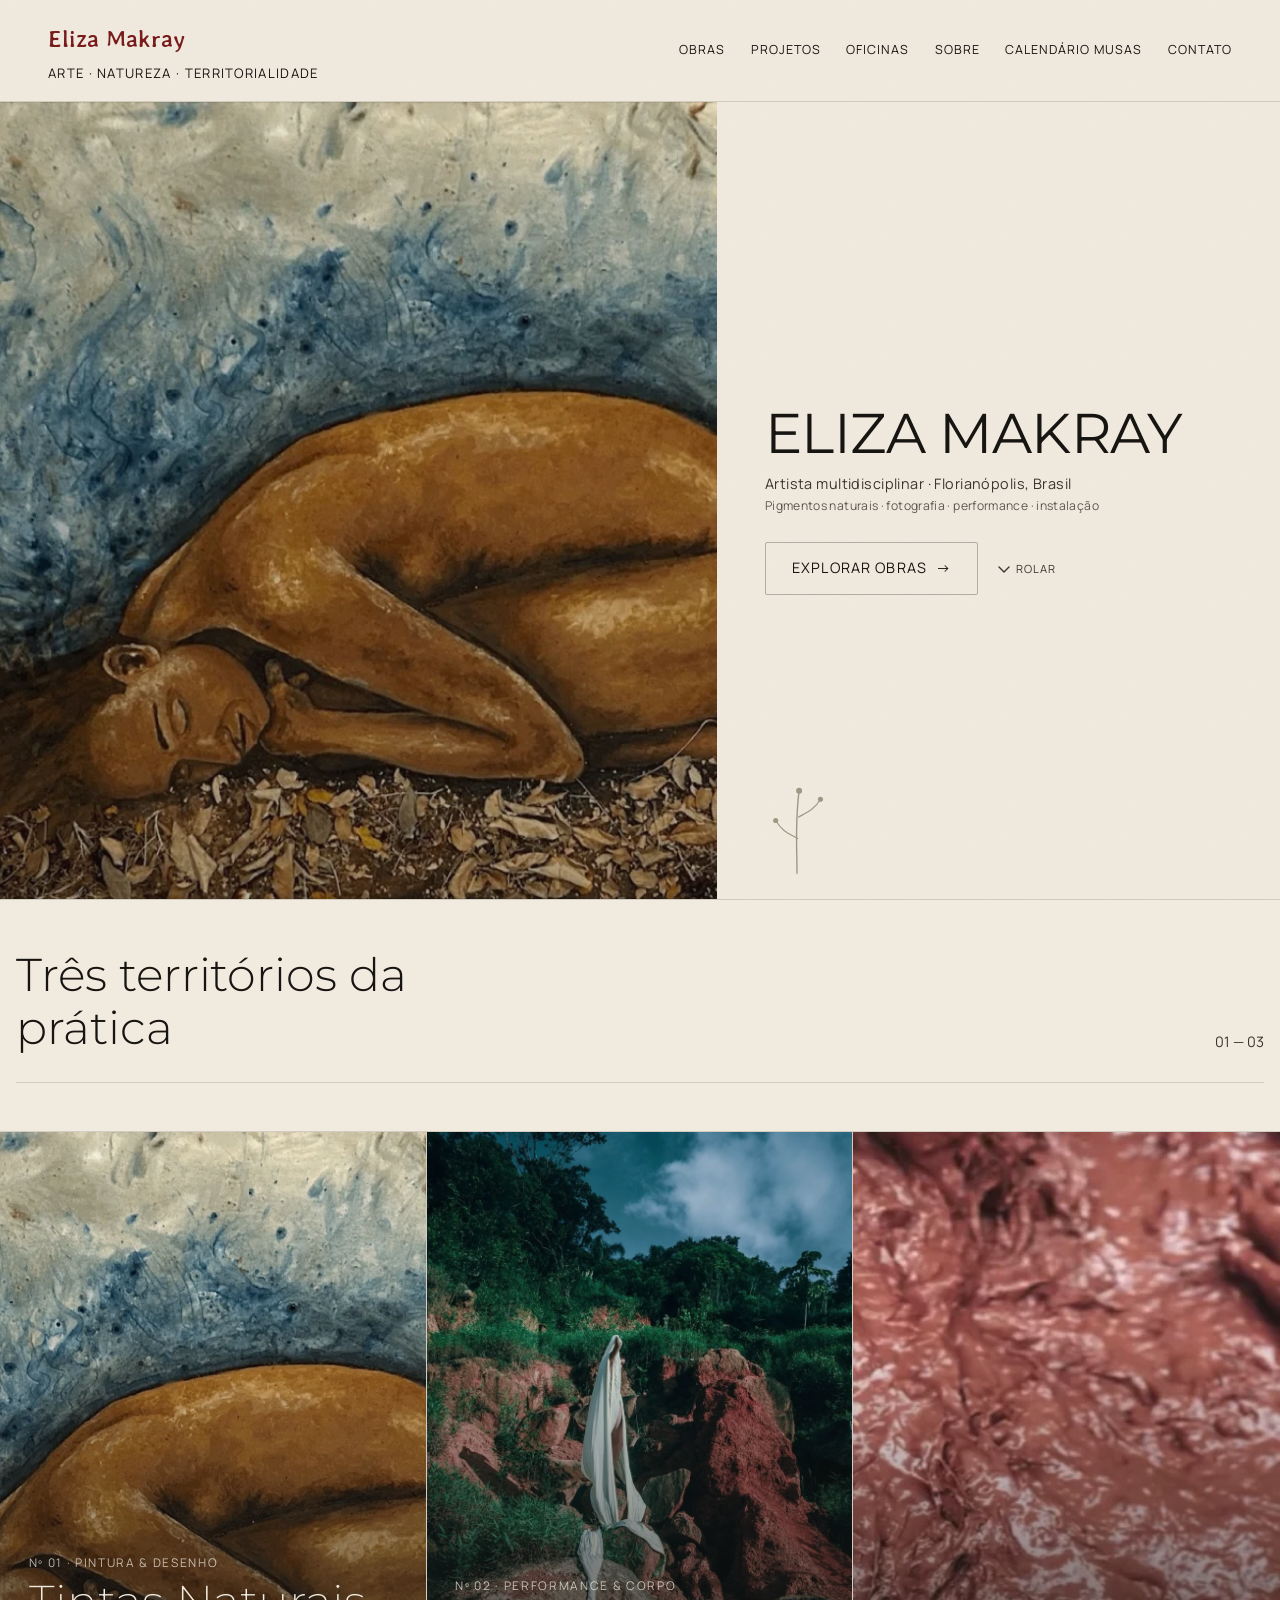
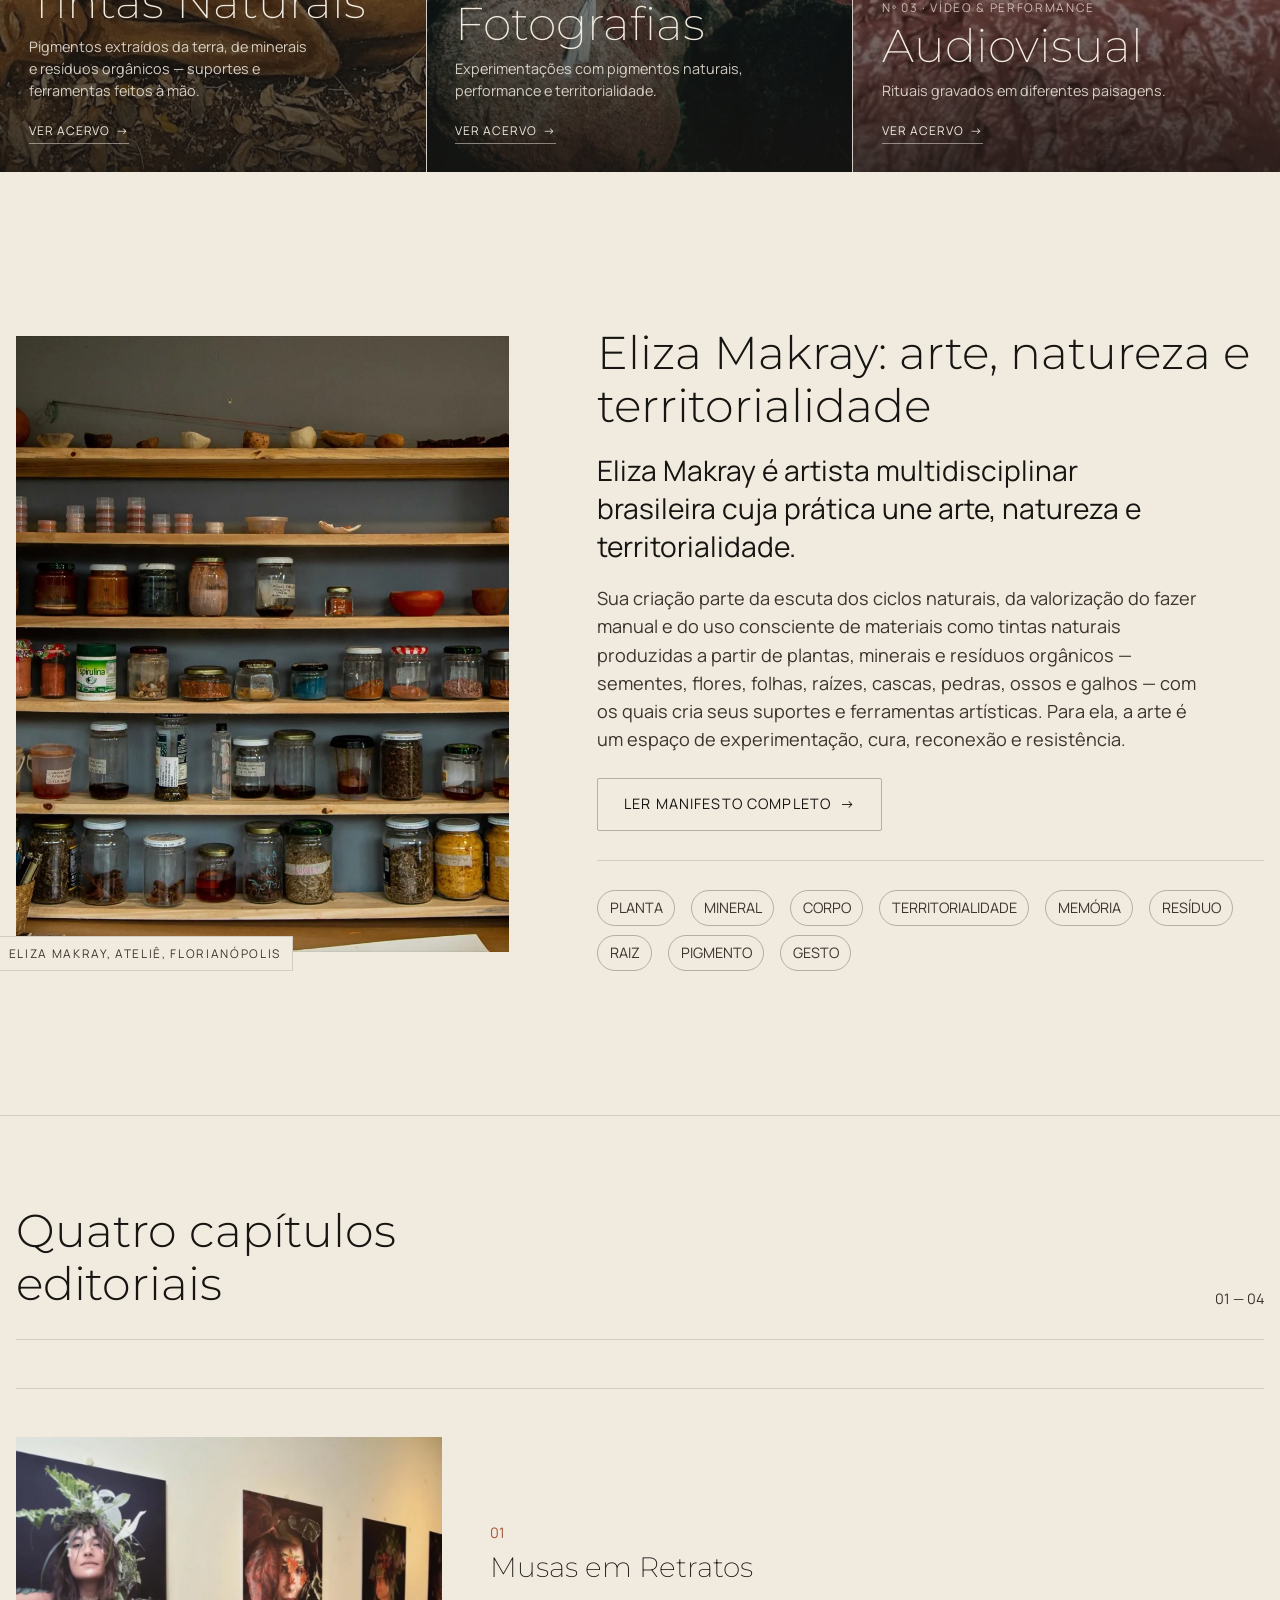
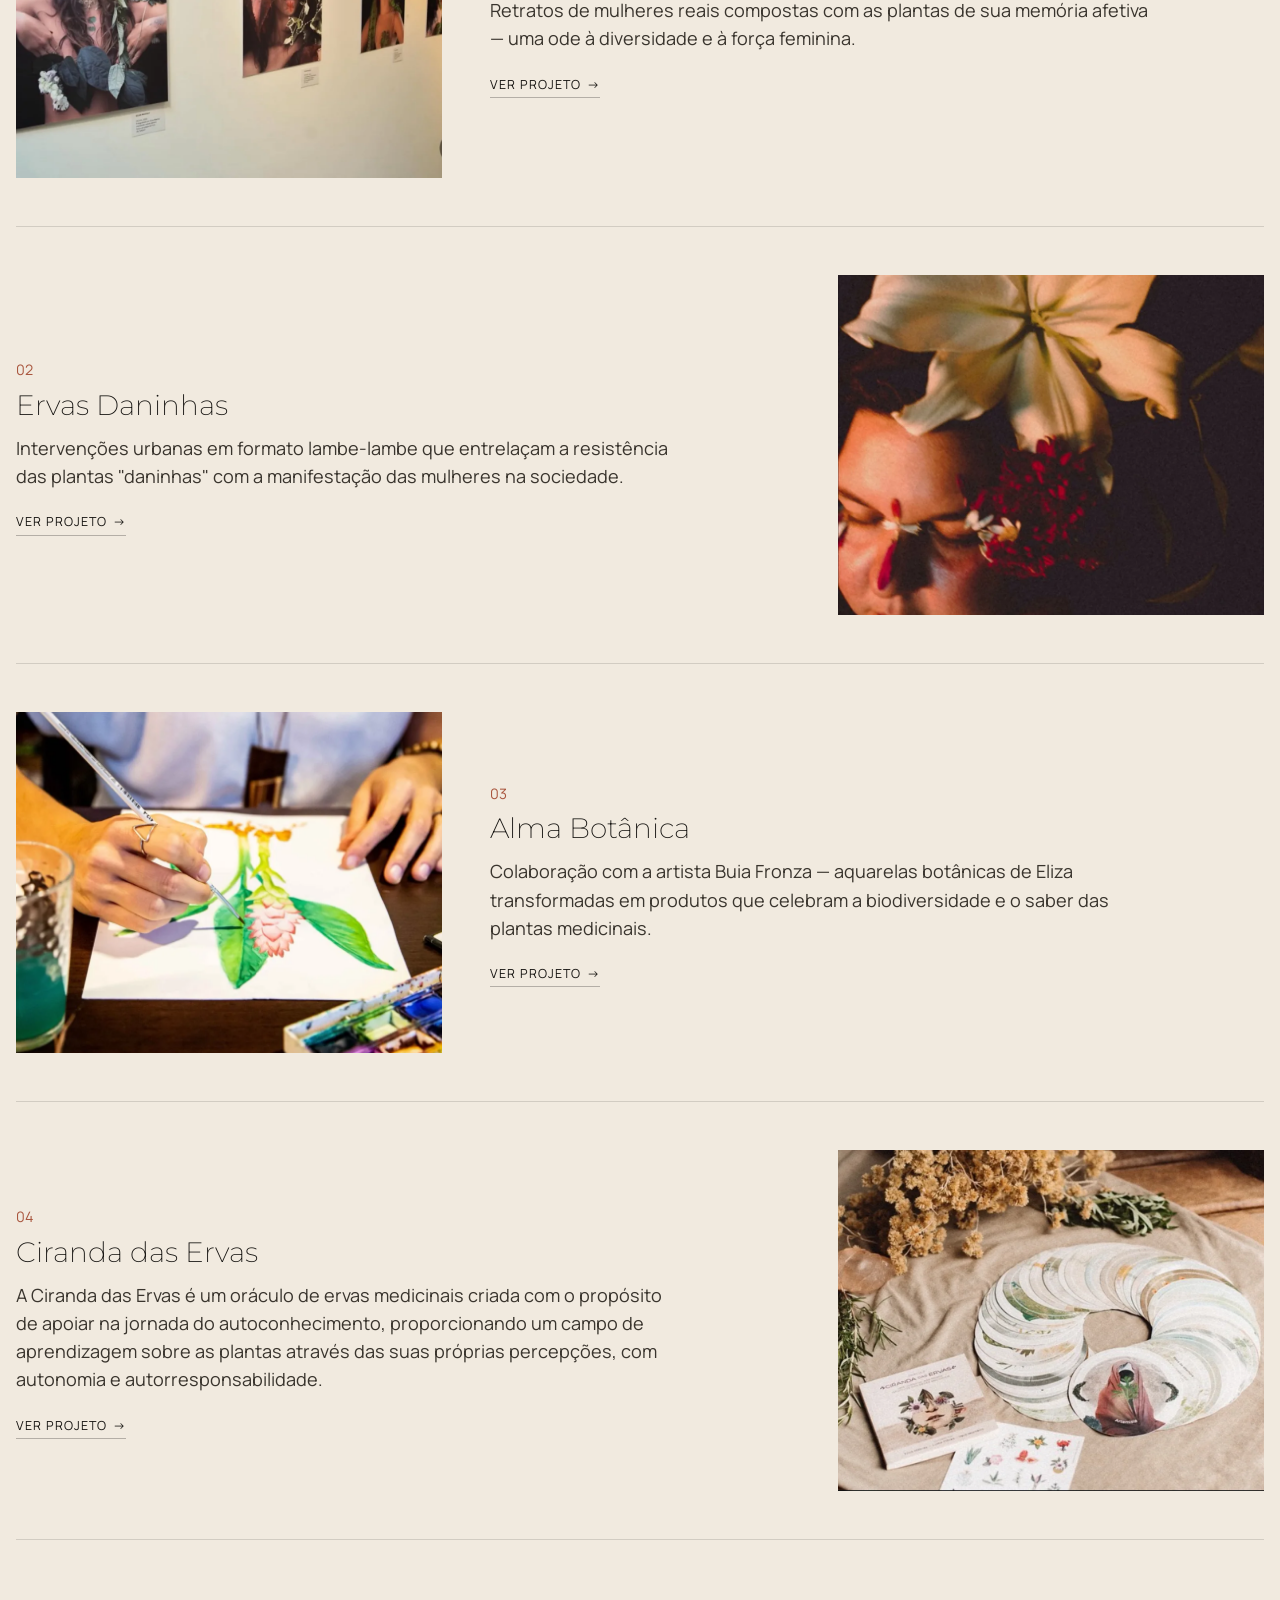
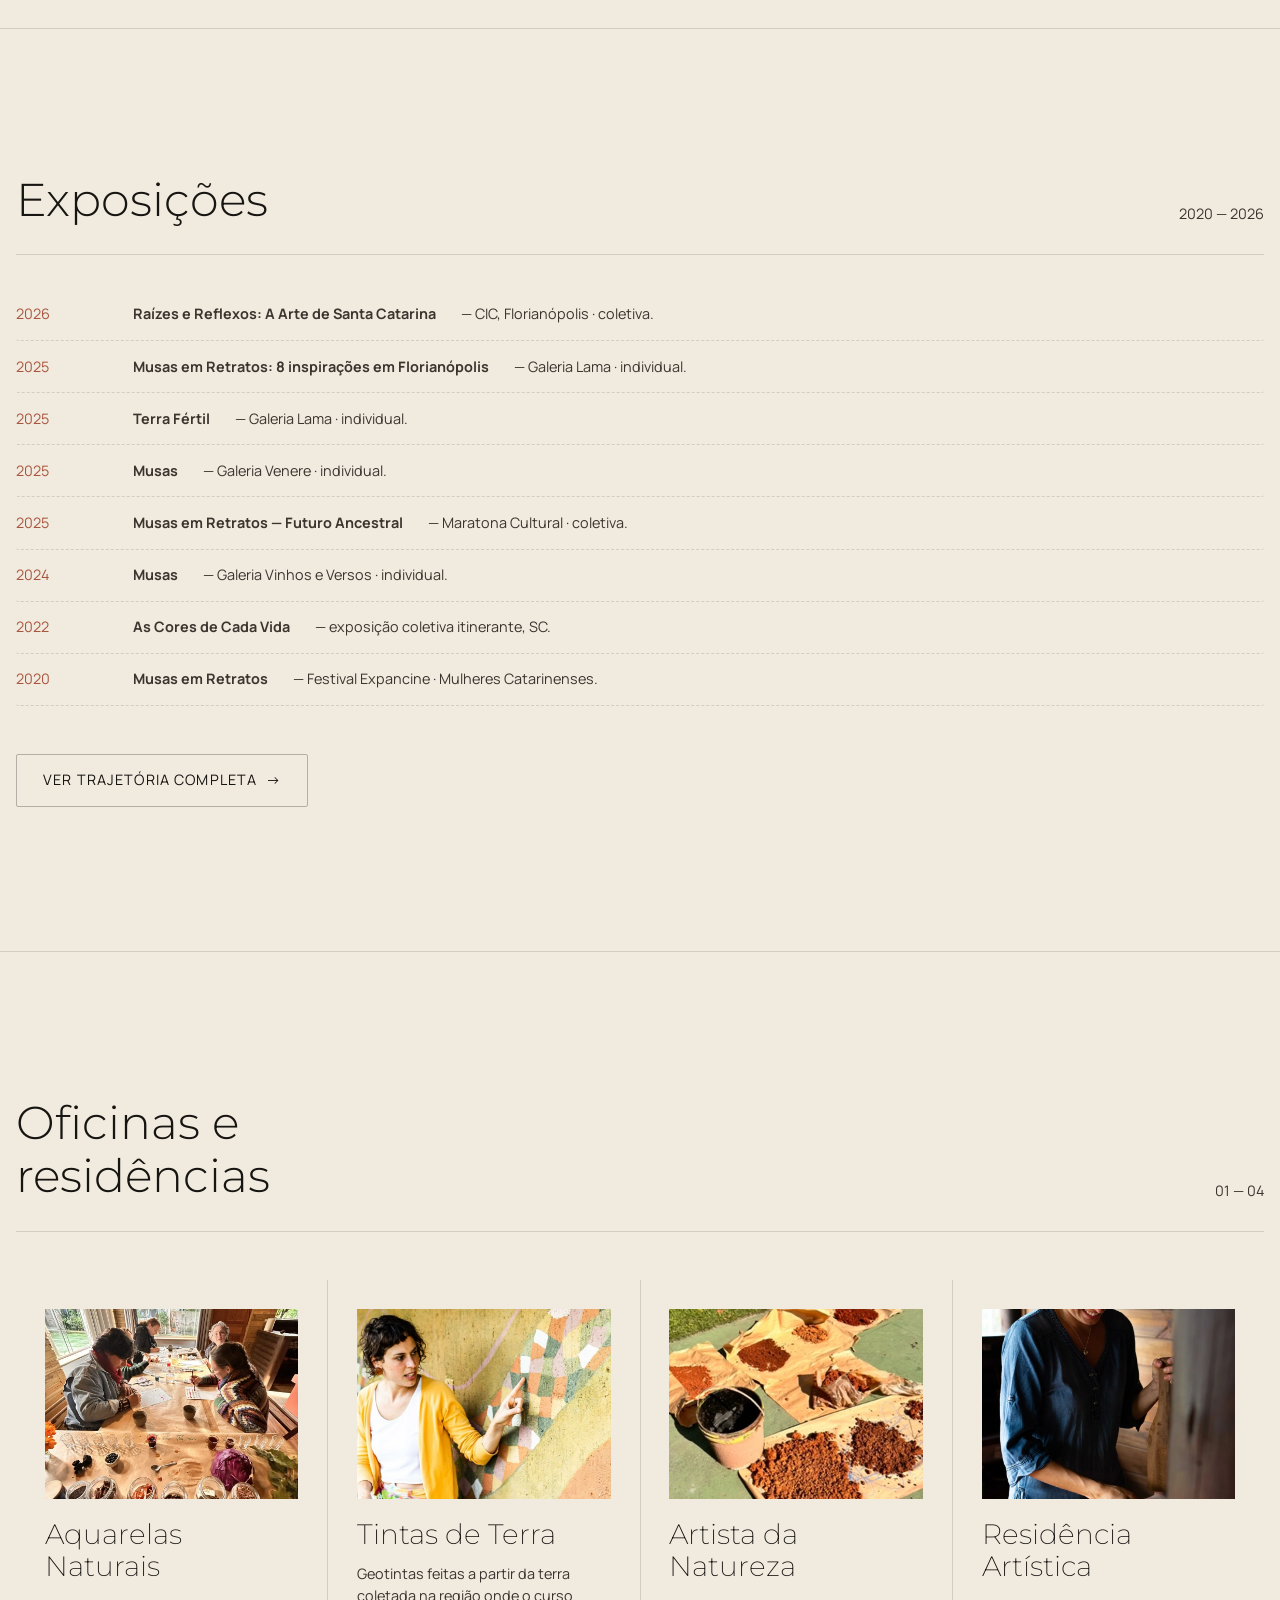
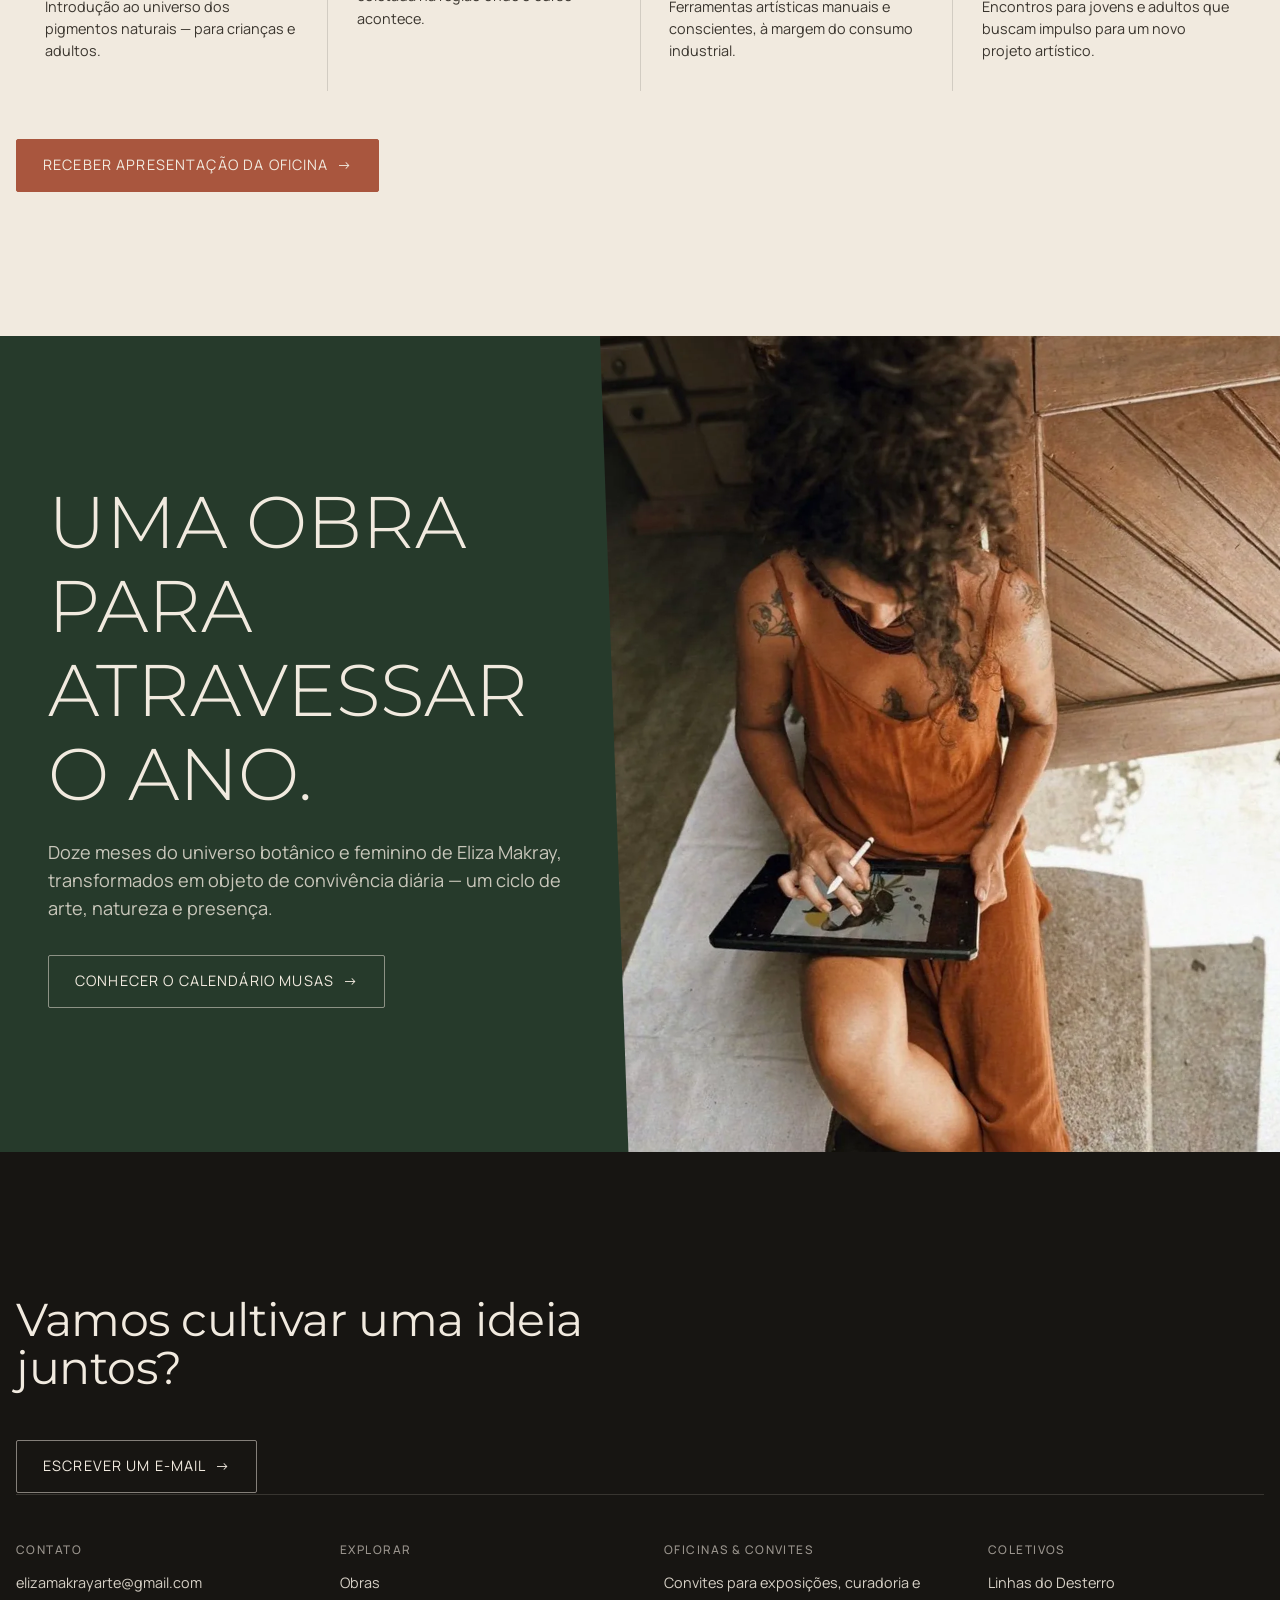
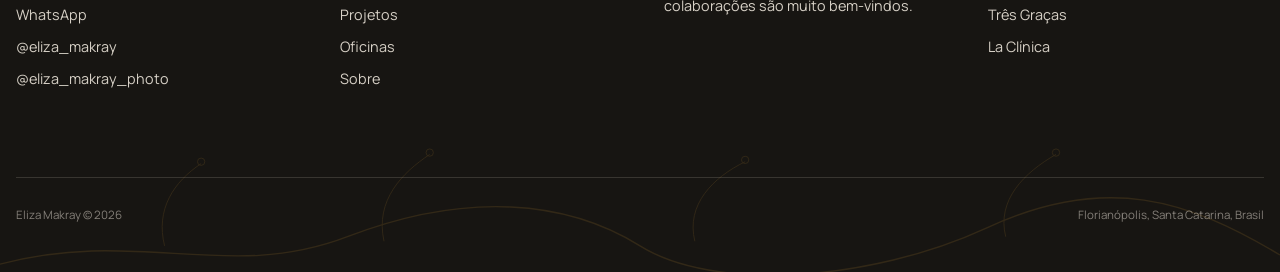
==== commit 6484771b: "Homepage: remove eyebrow labels above section titles" ====
--- a/index.html
+++ b/index.html
@@ -113,7 +113,6 @@
     <div class="container" style="padding-top:var(--space-md)">
       <div class="section-head" data-reveal>
         <div>
-          <span class="label eyebrow">Índice vivo</span>
           <h2 id="index-heading">Três territórios da prática</h2>
         </div>
         <span class="section-num mono">01 — 03</span>
@@ -162,7 +161,6 @@
         <span class="label mono">Eliza Makray, ateliê, Florianópolis</span>
       </div>
       <div data-reveal>
-        <span class="label eyebrow">Manifesto</span>
         <h2 id="manifesto-heading" style="margin-block:.6rem 1.2rem">Eliza Makray: arte, natureza e territorialidade</h2>
         <p class="lede" style="margin-bottom:1.2rem">Eliza Makray é artista multidisciplinar brasileira cuja prática une arte, natureza e territorialidade.</p>
         <p style="color:var(--ink-soft);max-width:56ch">Sua criação parte da escuta dos ciclos naturais, da valorização do fazer manual e do uso consciente de materiais como tintas naturais produzidas a partir de plantas, minerais e resíduos orgânicos — sementes, flores, folhas, raízes, cascas, pedras, ossos e galhos — com os quais cria seus suportes e ferramentas artísticas. Para ela, a arte é um espaço de experimentação, cura, reconexão e resistência.</p>
@@ -180,7 +178,6 @@
     <div class="container">
       <div class="section-head" data-reveal>
         <div>
-          <span class="label eyebrow">Projetos</span>
           <h2 id="projects-heading">Quatro capítulos editoriais</h2>
         </div>
         <span class="section-num mono">01 — 04</span>
@@ -231,7 +228,6 @@
     <div class="container">
       <div class="section-head" data-reveal>
         <div>
-          <span class="label eyebrow">Trajetória</span>
           <h2 id="timeline-heading">Exposições</h2>
         </div>
         <span class="section-num mono">2020 — 2026</span>
@@ -367,7 +363,6 @@
     <div class="container">
       <div class="section-head" data-reveal>
         <div>
-          <span class="label eyebrow">Vivências</span>
           <h2 id="workshops-heading">Oficinas e residências</h2>
         </div>
         <span class="section-num mono">01 — 04</span>
@@ -403,7 +398,6 @@
   <!-- ============ CALENDAR transition ============ -->
   <section class="calendar-transition" data-reveal>
     <div class="calendar-transition-copy">
-      <span class="label label--on-dark eyebrow">Calendário Musas</span>
       <h2>UMA OBRA PARA<br>ATRAVESSAR O ANO.</h2>
       <p>Doze meses do universo botânico e feminino de Eliza Makray, transformados em objeto de convivência diária — um ciclo de arte, natureza e presença.</p>
       <a class="btn btn-outline--light" href="calendario.html" data-track="calendar_page_view">Conhecer o Calendário Musas <span class="btn-arrow" aria-hidden="true">→</span></a>
--- a/styles.css
+++ b/styles.css
@@ -3,7 +3,7 @@
    Warm mineral palette · editorial serif + grotesk + mono · fluid type
    ========================================================================== */
 
-@import url('https://fonts.googleapis.com/css2?family=IBM+Plex+Mono:wght@400;500&family=Manrope:wght@400;500;600;700;800&family=Stylish&display=swap');
+@import url('https://fonts.googleapis.com/css2?family=Manrope:wght@400;500;600;700;800&family=Montserrat:wght@200;300;400&family=Stylish&display=swap');
 
 :root{
   /* ---- palette ---- */
@@ -27,7 +27,7 @@
   /* ---- type families ---- */
   --font-body:'Manrope', -apple-system, BlinkMacSystemFont, sans-serif;
   --font-display: var(--font-body);
-  --font-mono:'IBM Plex Mono', ui-monospace, Menlo, monospace;
+  --font-mono: var(--font-body);
 
   /* ---- fluid type scale ---- */
   --fs-2xl: clamp(3.4rem, 3rem + 5vw, 8.5rem);
@@ -95,7 +95,7 @@
 }
 
 /* ---- type helpers ---- */
-.display{font-family:"Stylish", sans-serif;font-weight:400;line-height:1.05;letter-spacing:0}
+.display{font-family:"Montserrat", sans-serif;font-weight:400;line-height:1.05;letter-spacing:-.01em}
 .display-italic{font-family:var(--font-display);font-style:italic;font-weight:400}
 .mono{font-family:var(--font-mono)}
 .label{
@@ -109,8 +109,8 @@
 h3.label{letter-spacing:.03em}
 
 .series-title{
-  font-family:"Stylish", sans-serif;
-  font-weight:400;
+  font-family:"Montserrat", sans-serif;
+  font-weight:200;
   font-size:var(--fs-md);
   text-transform:none;
   letter-spacing:0;
@@ -120,9 +120,11 @@
 .eyebrow{display:flex;align-items:center;gap:.6em}
 .eyebrow::before{content:"";width:1.6em;height:1px;background:currentColor;opacity:.5}
 
-h1,h2,h3,h4{font-family:"Stylish", sans-serif;font-weight:400;line-height:1.15}
-h2{font-size:var(--fs-lg)}
-h3{font-size:var(--fs-md)}
+h1,h2,h3,h4{font-family:"Montserrat", sans-serif;line-height:1.15}
+h1{font-weight:400;text-transform:uppercase}
+h2{font-size:var(--fs-lg);font-weight:300}
+h3{font-size:var(--fs-md);font-weight:200}
+h4{font-weight:200}
 p{max-width:60ch}
 .lede{font-size:var(--fs-md);font-family:var(--font-display);font-weight:400;line-height:1.35;max-width:34ch}
 
@@ -530,7 +532,7 @@
 .artwork:hover .artwork-frame img{transform:scale(1.035)}
 .artwork-cap{padding-top:.8rem}
 .artwork-cap .mono{font-size:var(--fs-sm);color:var(--ink-soft);display:block;line-height:1.5}
-.artwork-cap .work-title{font-family:"Stylish", sans-serif;font-weight:400;line-height:1.2;font-size:var(--fs-md);display:block;margin-bottom:.15rem}
+.artwork-cap .work-title{font-family:"Montserrat", sans-serif;font-weight:300;line-height:1.2;font-size:var(--fs-md);display:block;margin-bottom:.15rem}
 @media (max-width:980px){.artwork-grid{grid-template-columns:repeat(2,1fr)}}
 @media (max-width:600px){.artwork-grid{grid-template-columns:1fr}}
 
@@ -563,17 +565,14 @@
 .chapter-head h2{max-width:20ch}
 .chapter-intro{font-size:var(--fs-md);font-family:var(--font-display);max-width:60ch;margin-bottom:var(--space-md);color:var(--ink-soft)}
 
-/* chapter 01 — musas em retratos: overlapping asymmetric collage */
-.musas-collage{position:relative;display:grid;grid-template-columns:repeat(6,1fr);gap:var(--space-2xs)}
-.musas-collage img{width:100%;height:100%;object-fit:cover}
-.musas-collage .m1{grid-column:1/4;grid-row:1/3;aspect-ratio:4/5}
-.musas-collage .m2{grid-column:4/6;grid-row:1/2;aspect-ratio:4/3}
-.musas-collage .m3{grid-column:6/7;grid-row:1/2;aspect-ratio:3/4}
-.musas-collage .m4{grid-column:4/6;grid-row:2/3;aspect-ratio:4/3}
-.musas-collage .m5{grid-column:6/7;grid-row:2/3;aspect-ratio:3/4}
+/* chapter 01 — musas em retratos: even portrait grid */
+.musas-collage{display:grid;grid-template-columns:repeat(3,1fr);gap:var(--space-2xs)}
+.musas-collage img{width:100%;height:100%;object-fit:cover;aspect-ratio:4/5}
 @media (max-width:900px){
   .musas-collage{grid-template-columns:1fr 1fr}
-  .musas-collage>*{grid-column:auto !important;grid-row:auto !important;aspect-ratio:4/5 !important}
+}
+@media (max-width:600px){
+  .musas-collage{grid-template-columns:1fr}
 }
 .expo-video-wrap{margin-top:var(--space-md)}
 .expo-video-wrap video{
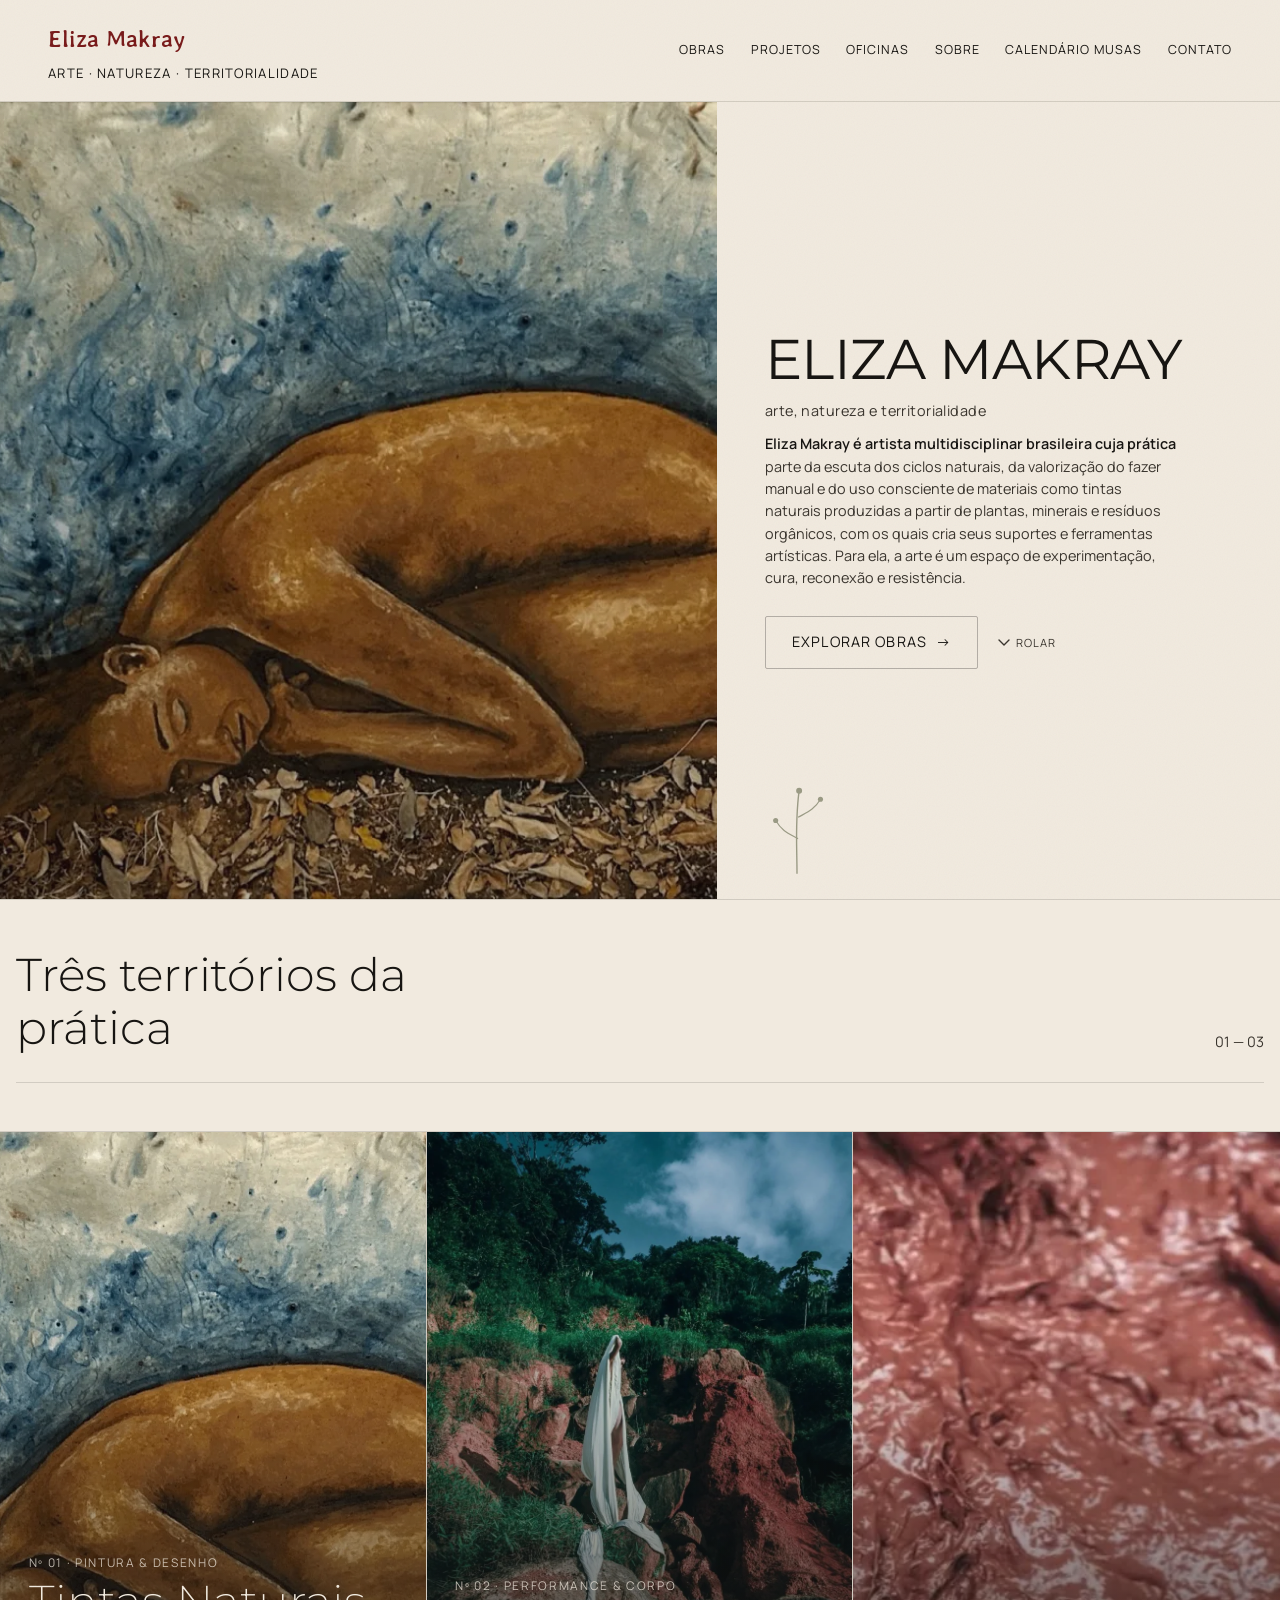
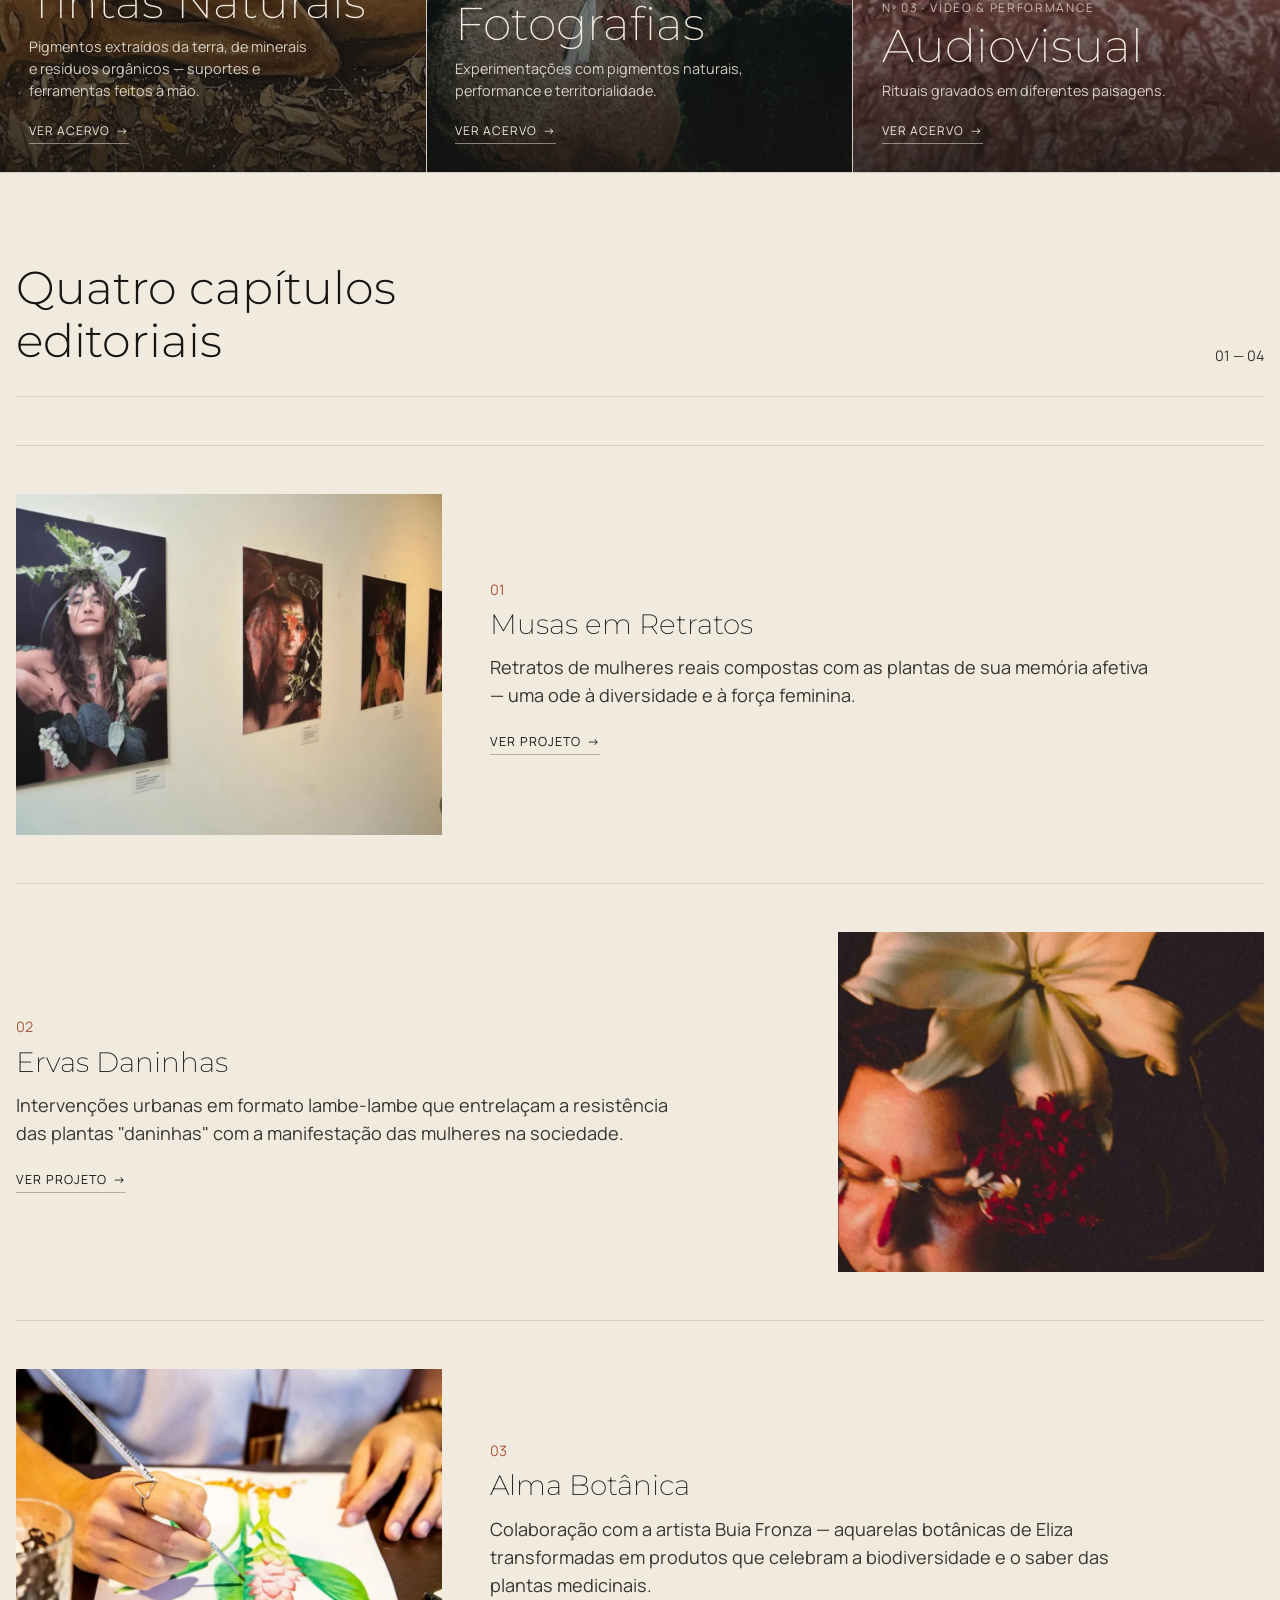
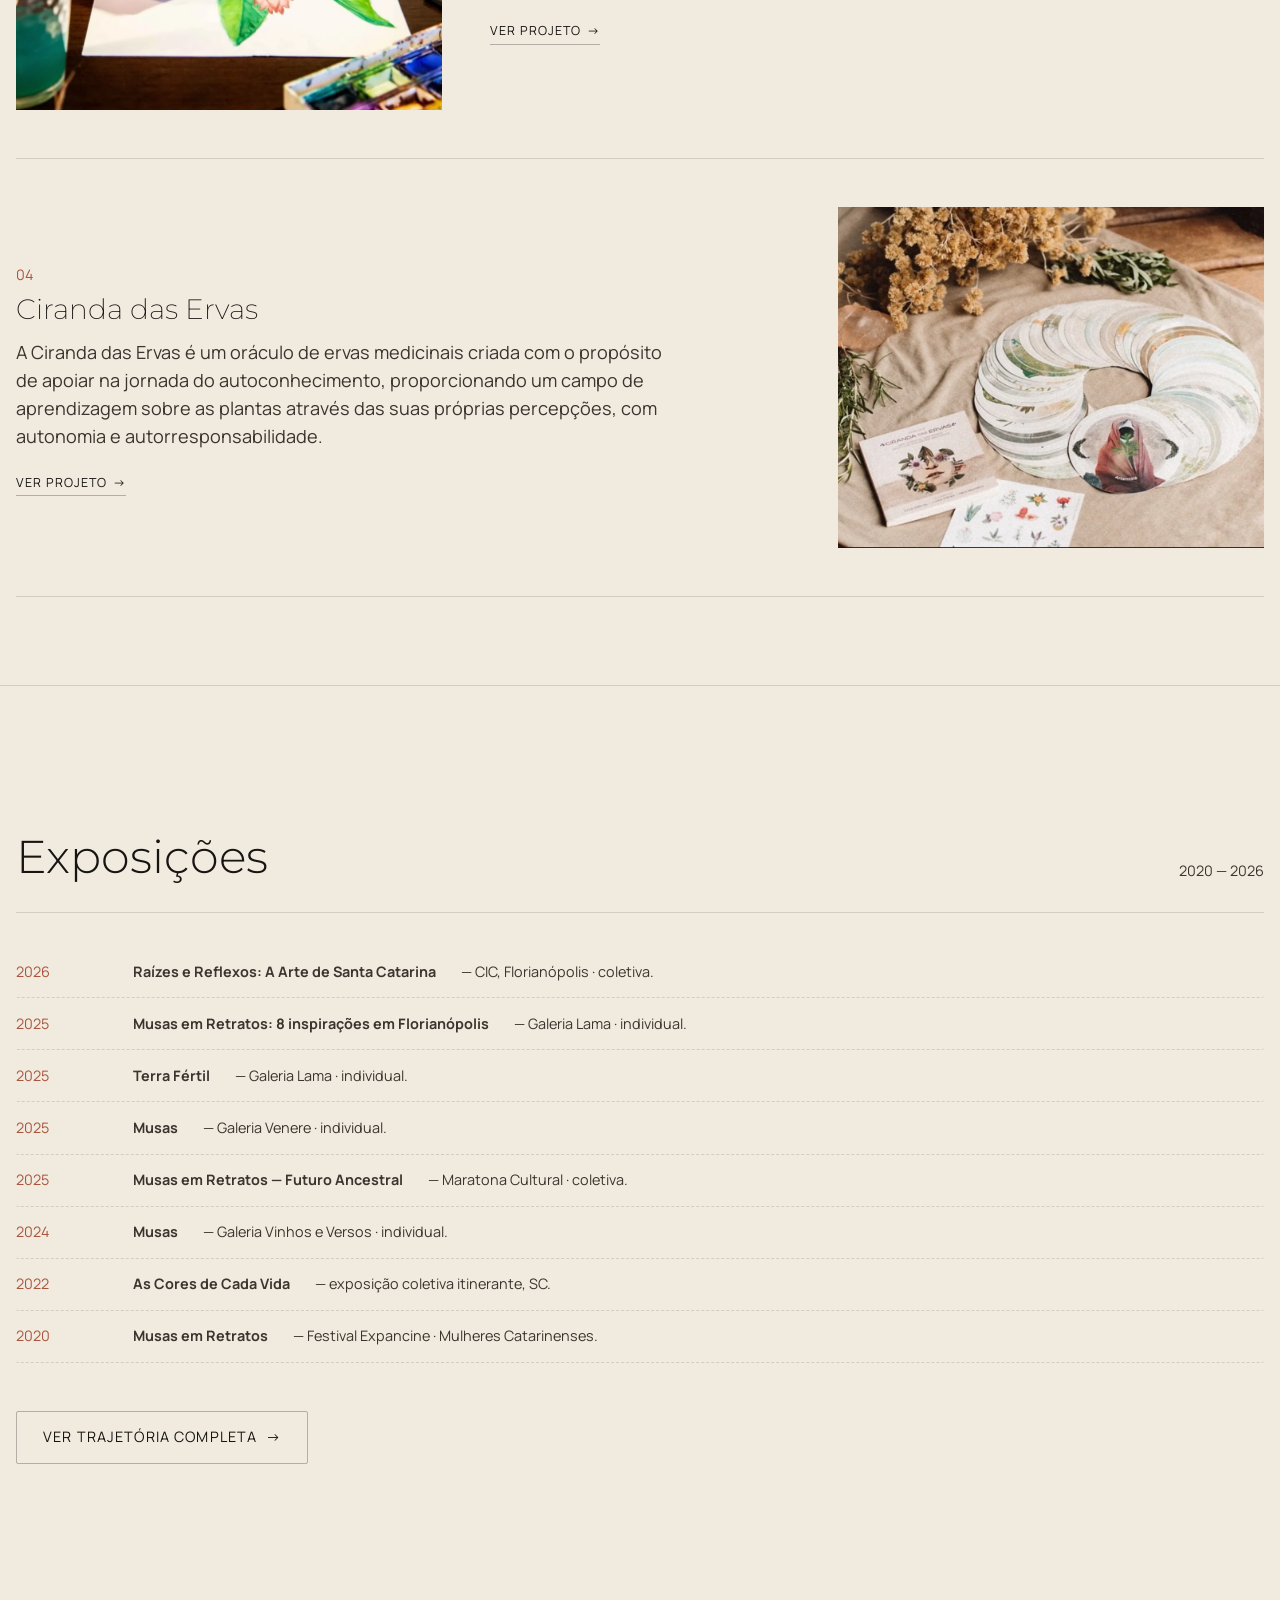
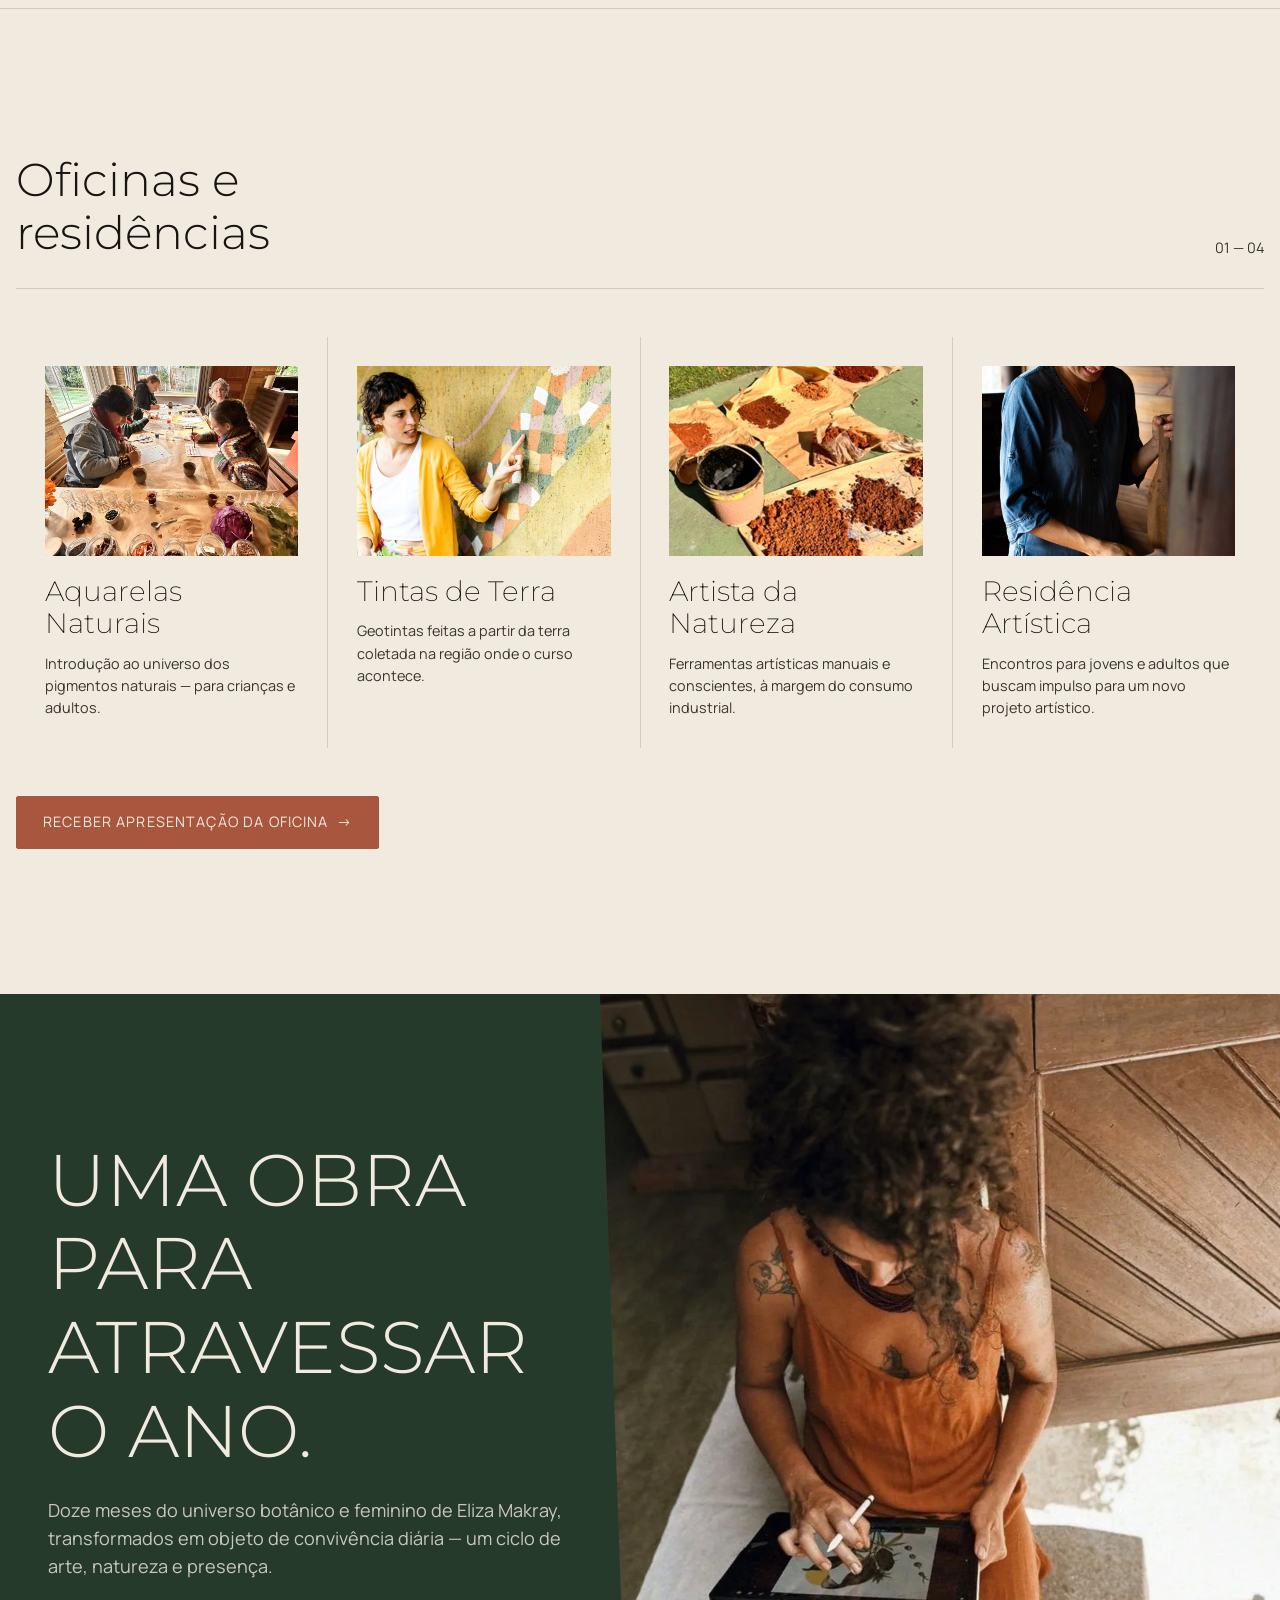
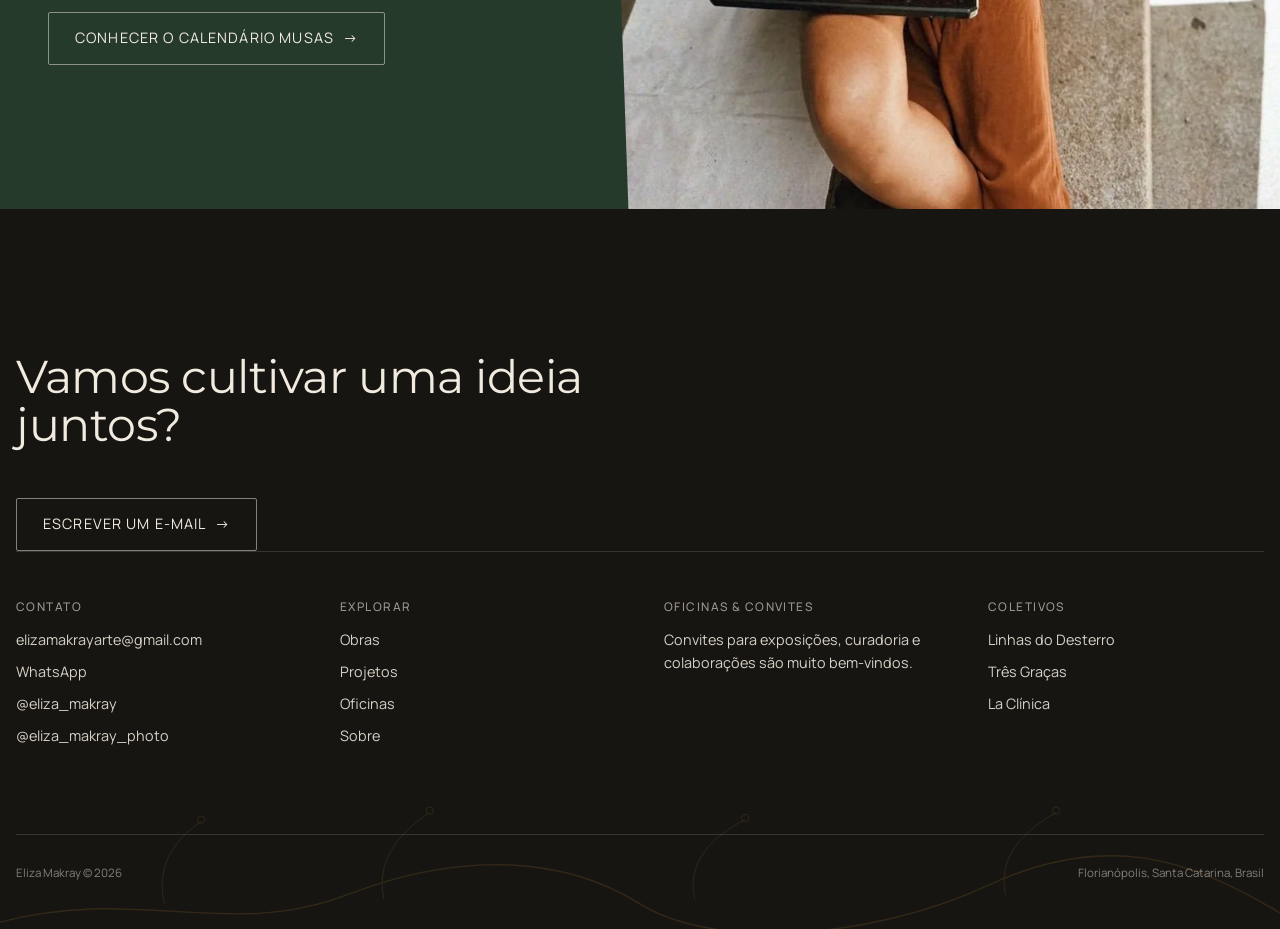
==== commit 422f8fc2: "Homepage: fold manifesto intro into hero, remove standalone Manifesto section" ====
--- a/index.html
+++ b/index.html
@@ -87,8 +87,8 @@
     <div class="hero-copy">
       <div class="hero-kicker">
         <h1 class="hero-title display">Eliza Makray</h1>
-        <p class="hero-sub">Artista multidisciplinar · Florianópolis, Brasil</p>
-        <p class="hero-desc mono">Pigmentos naturais · fotografia · performance · instalação</p>
+        <p class="hero-sub">arte, natureza e territorialidade</p>
+        <p class="hero-desc"><strong>Eliza Makray é artista multidisciplinar brasileira cuja prática</strong> parte da escuta dos ciclos naturais, da valorização do fazer manual e do uso consciente de materiais como tintas naturais produzidas a partir de plantas, minerais e resíduos orgânicos, com os quais cria seus suportes e ferramentas artísticas. Para ela, a arte é um espaço de experimentação, cura, reconexão e resistência.</p>
       </div>
       <div class="hero-actions">
         <a class="btn btn-outline" href="#index-heading">Explorar obras <span class="btn-arrow" aria-hidden="true">→</span></a>
@@ -149,27 +149,6 @@
           <span class="index-cta">Ver acervo <span aria-hidden="true">→</span></span>
         </div>
       </a>
-    </div>
-  </section>
-
-  <!-- ============ MANIFESTO teaser ============ -->
-  <section class="section" aria-labelledby="manifesto-heading">
-    <div class="container manifesto">
-      <div class="manifesto-portrait" data-reveal>
-        <img src="assets/portraits/artist-portrait-01.webp" width="1700" height="1133" loading="lazy"
-          alt="Retrato de Eliza Makray sorrindo em seu ateliê, mãos manchadas de pigmento natural.">
-        <span class="label mono">Eliza Makray, ateliê, Florianópolis</span>
-      </div>
-      <div data-reveal>
-        <h2 id="manifesto-heading" style="margin-block:.6rem 1.2rem">Eliza Makray: arte, natureza e territorialidade</h2>
-        <p class="lede" style="margin-bottom:1.2rem">Eliza Makray é artista multidisciplinar brasileira cuja prática une arte, natureza e territorialidade.</p>
-        <p style="color:var(--ink-soft);max-width:56ch">Sua criação parte da escuta dos ciclos naturais, da valorização do fazer manual e do uso consciente de materiais como tintas naturais produzidas a partir de plantas, minerais e resíduos orgânicos — sementes, flores, folhas, raízes, cascas, pedras, ossos e galhos — com os quais cria seus suportes e ferramentas artísticas. Para ela, a arte é um espaço de experimentação, cura, reconexão e resistência.</p>
-        <a class="btn btn-outline" href="sobre.html" style="margin-top:1.6rem">Ler manifesto completo <span class="btn-arrow" aria-hidden="true">→</span></a>
-        <div class="lexicon" aria-label="Léxico de materiais">
-          <span>PLANTA</span><span>MINERAL</span><span>CORPO</span><span>TERRITORIALIDADE</span>
-          <span>MEMÓRIA</span><span>RESÍDUO</span><span>RAIZ</span><span>PIGMENTO</span><span>GESTO</span>
-        </div>
-      </div>
     </div>
   </section>
 
--- a/styles.css
+++ b/styles.css
@@ -225,12 +225,11 @@
 }
 .hero{
   position:relative;
-  height:calc(100svh - var(--header-h));
+  min-height:calc(100svh - var(--header-h));
   display:grid;
   grid-template-columns:56fr 44fr;
   align-items:stretch;
   border-bottom:1px solid var(--line);
-  overflow:hidden;
 }
 .hero-visual{position:relative;overflow:hidden;background:var(--carbon)}
 .hero-visual img{
@@ -265,9 +264,10 @@
   color:var(--ink-soft);
 }
 .hero-desc{
-  font-family:var(--font-mono);font-size:.76rem;letter-spacing:.03em;
-  color:var(--ink-soft);opacity:.8;margin-top:-.6rem;
-}
+  font-family:var(--font-display);font-size:var(--fs-sm);line-height:1.55;
+  color:var(--ink-soft);max-width:46ch;
+}
+.hero-desc strong{color:var(--ink);font-weight:600}
 .hero-actions{display:flex;align-items:center;gap:1.2rem;margin-top:.4rem}
 .hero-scroll-cue{
   display:flex;align-items:center;gap:.5em;
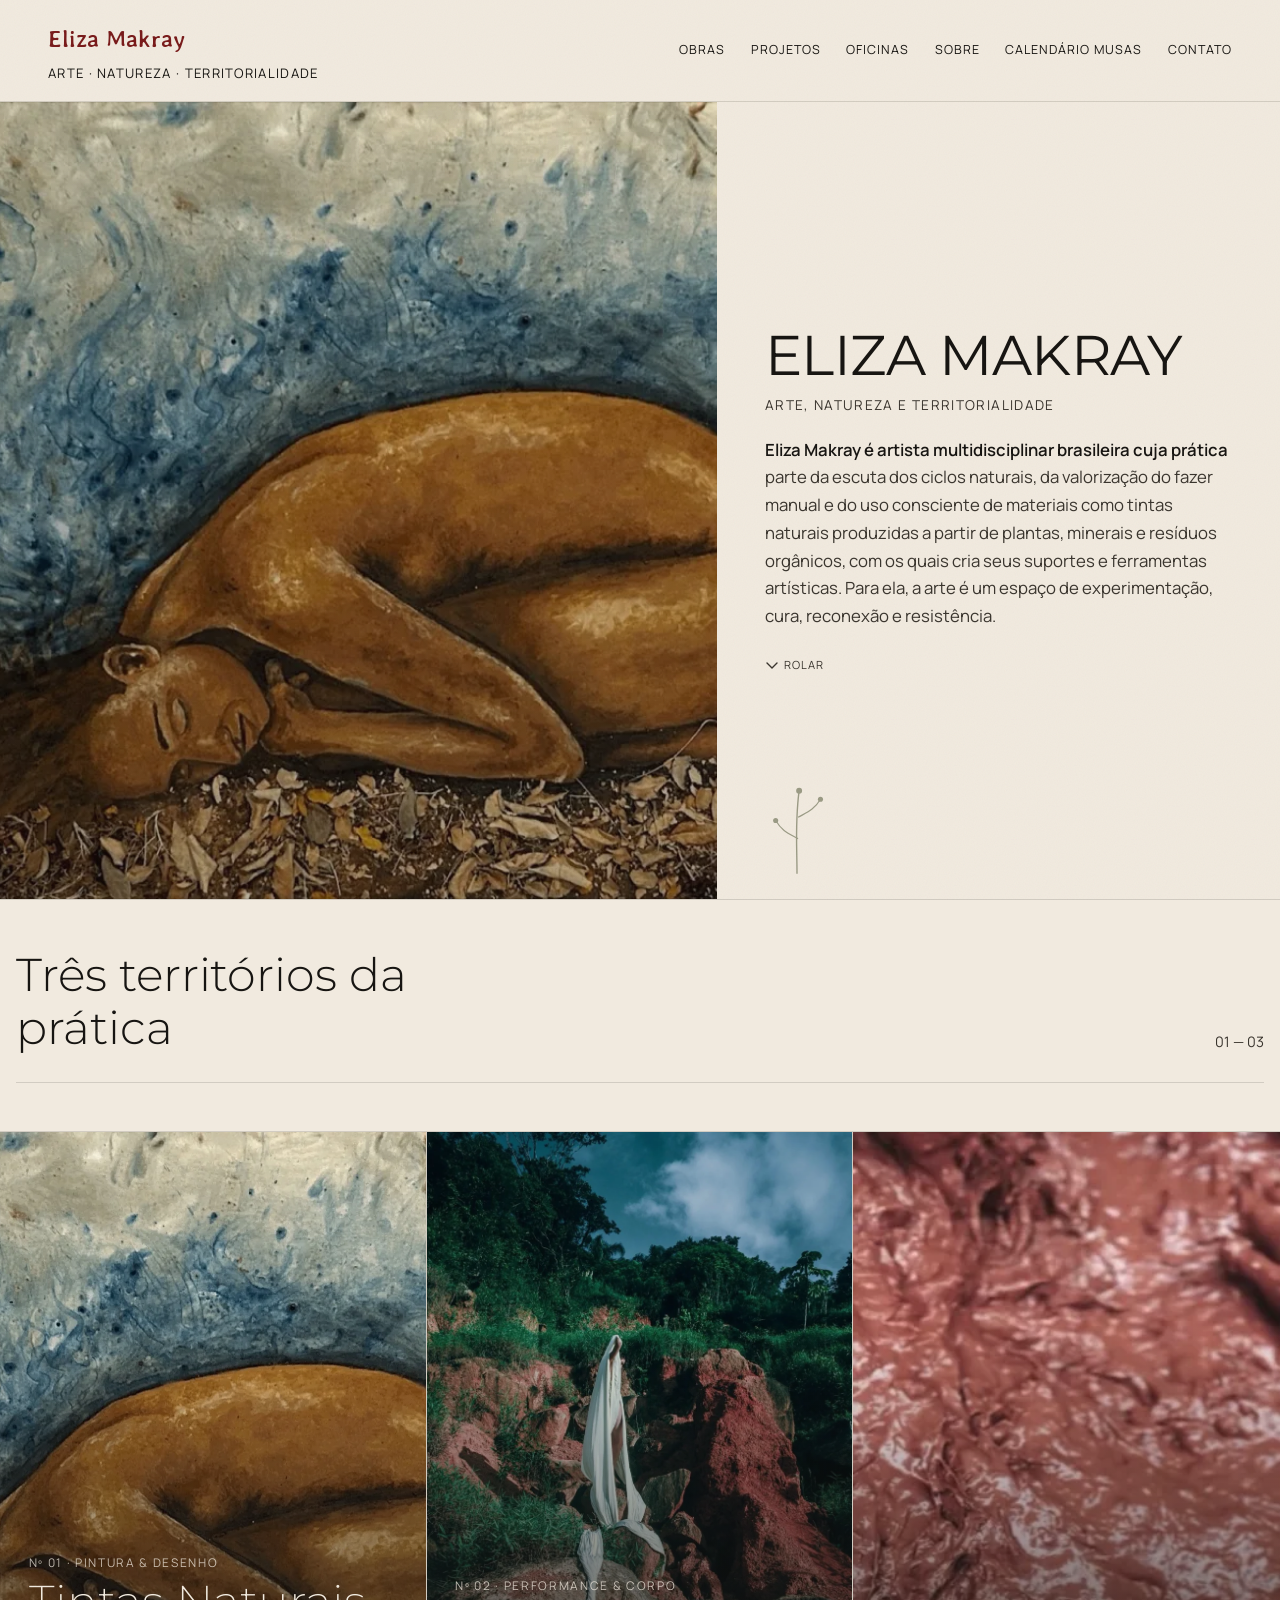
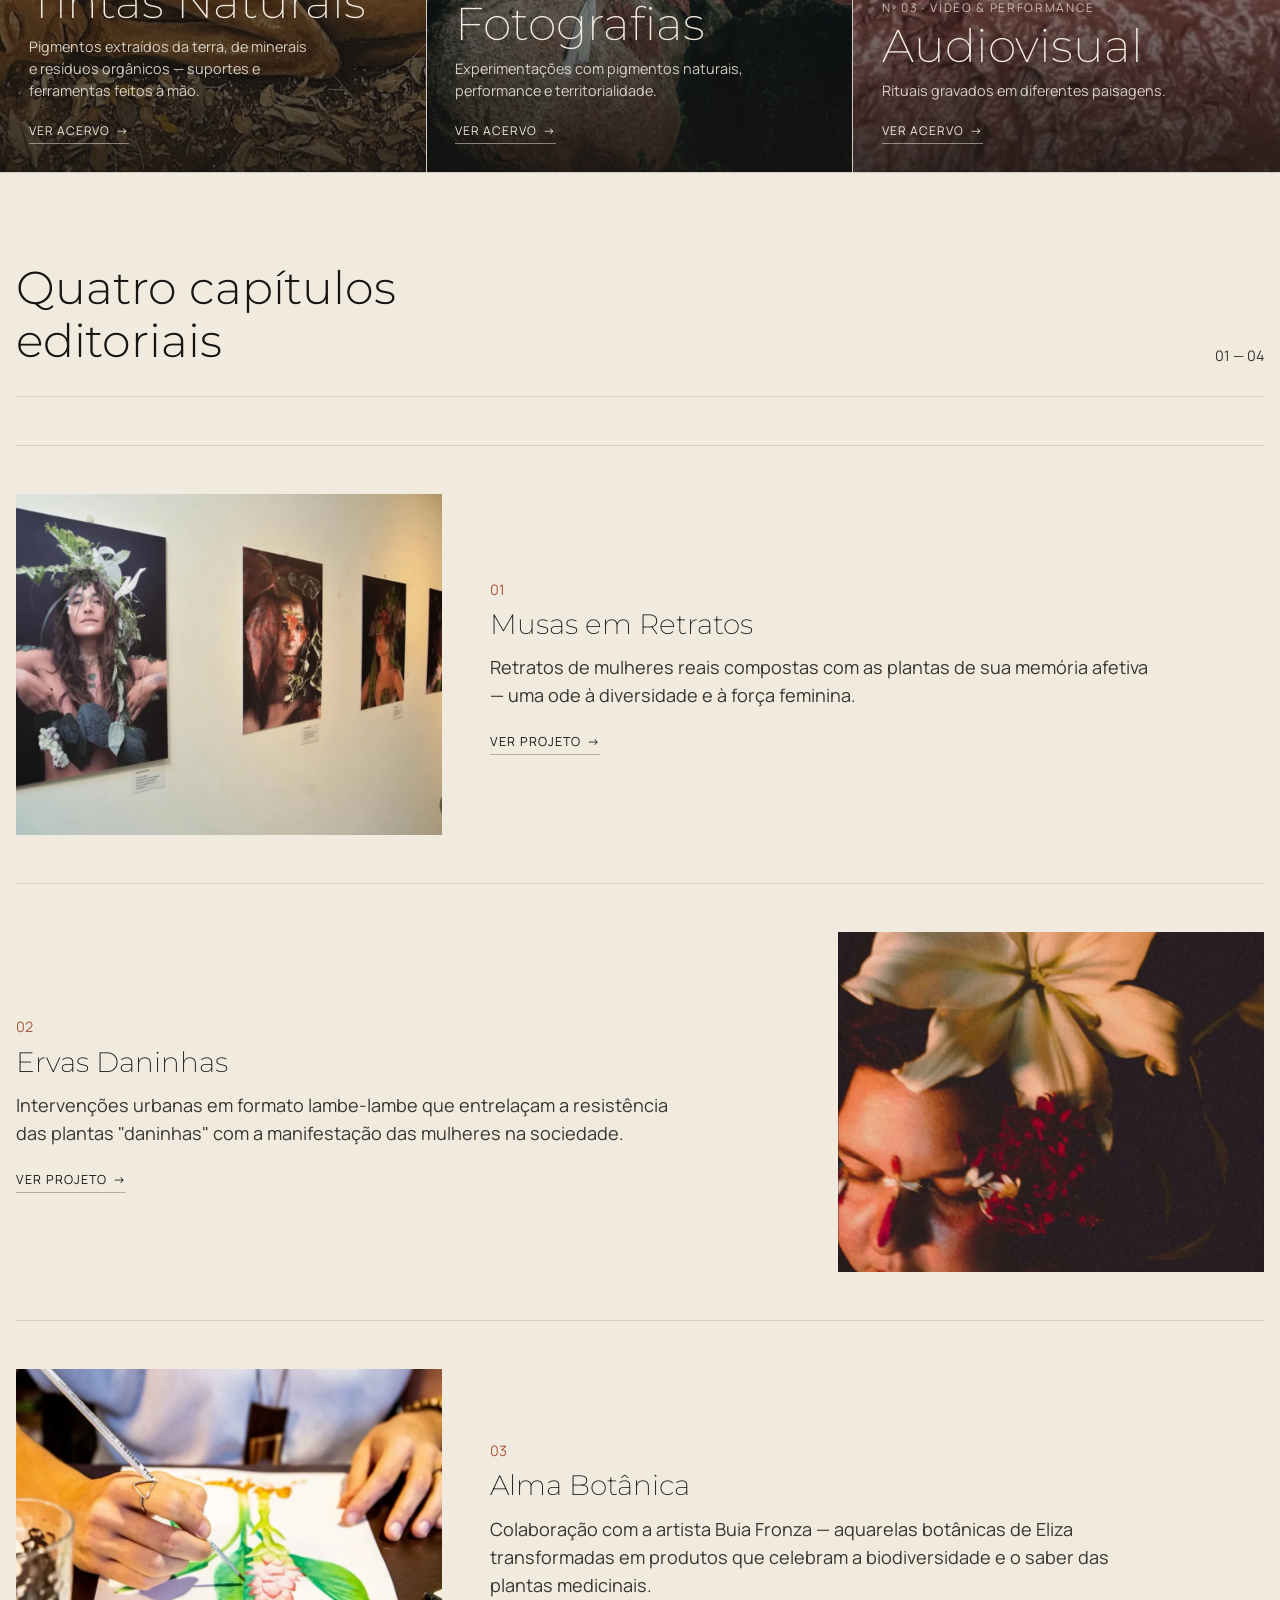
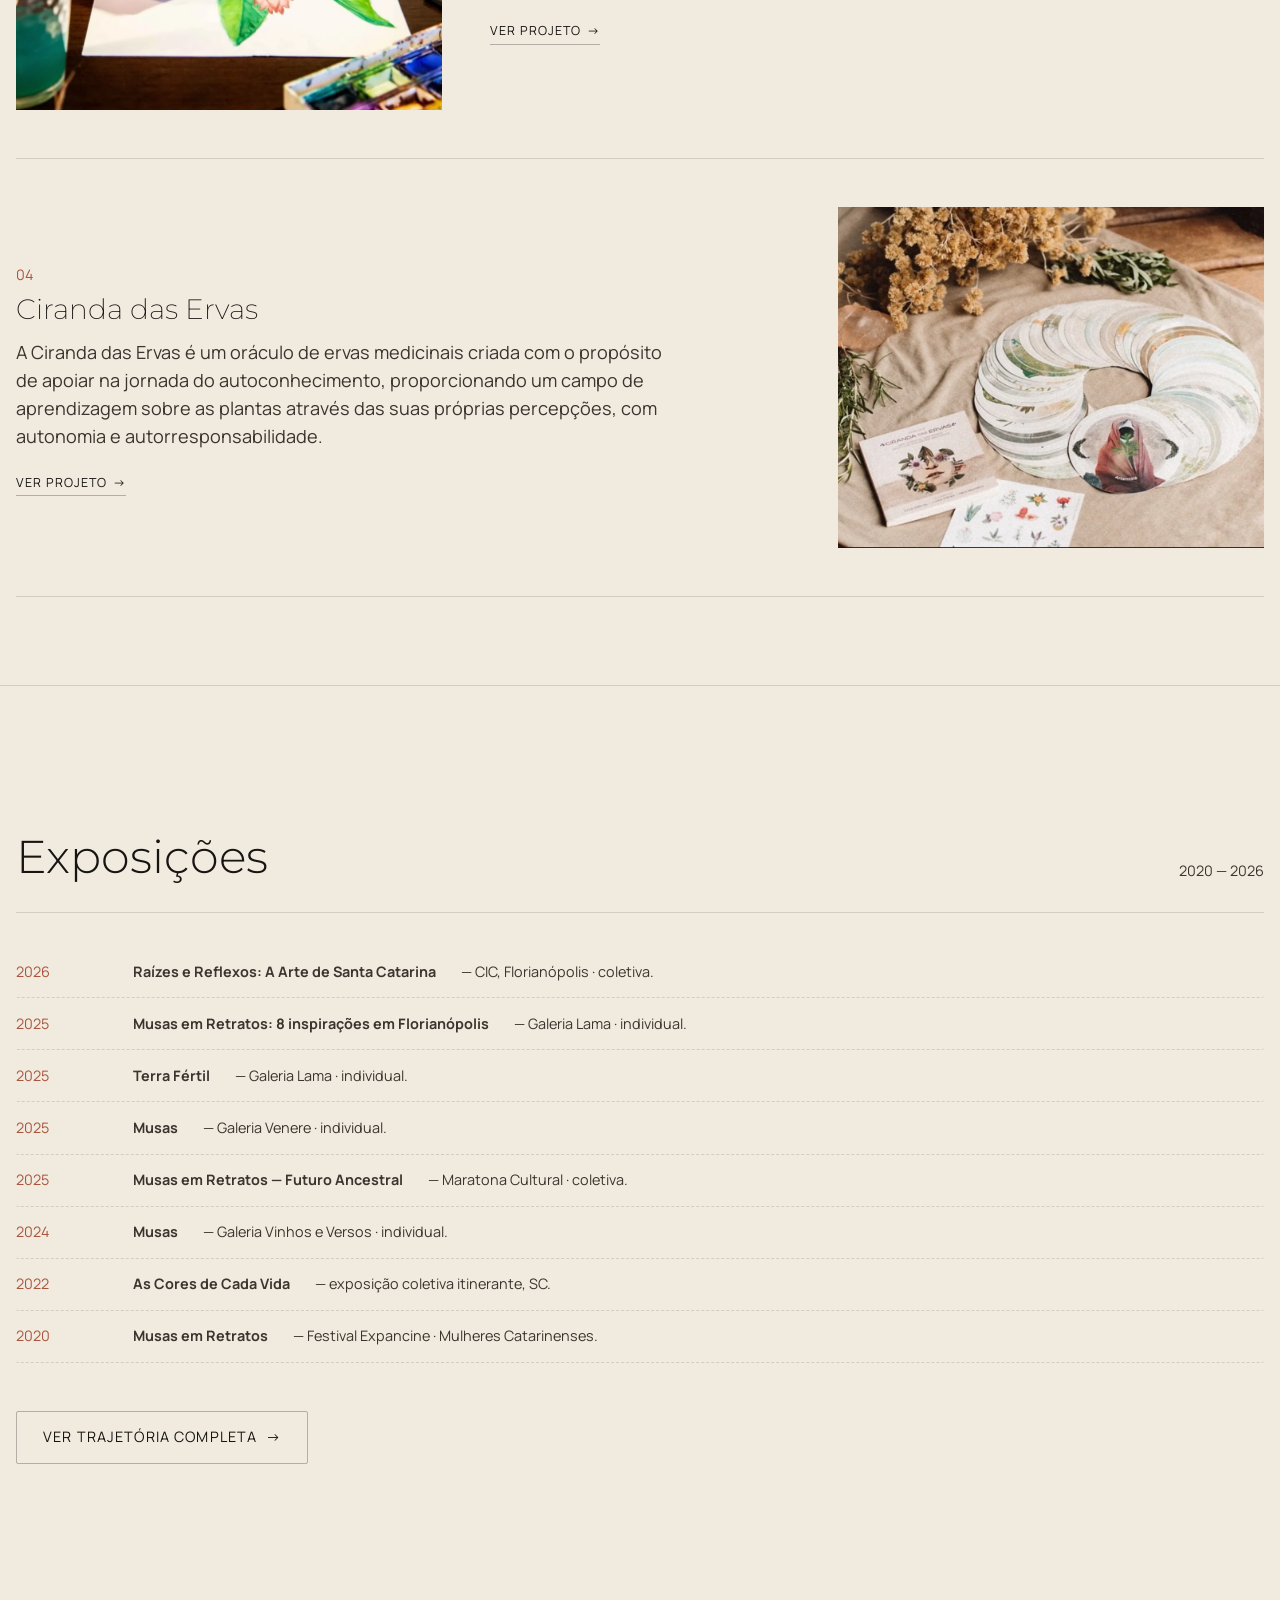
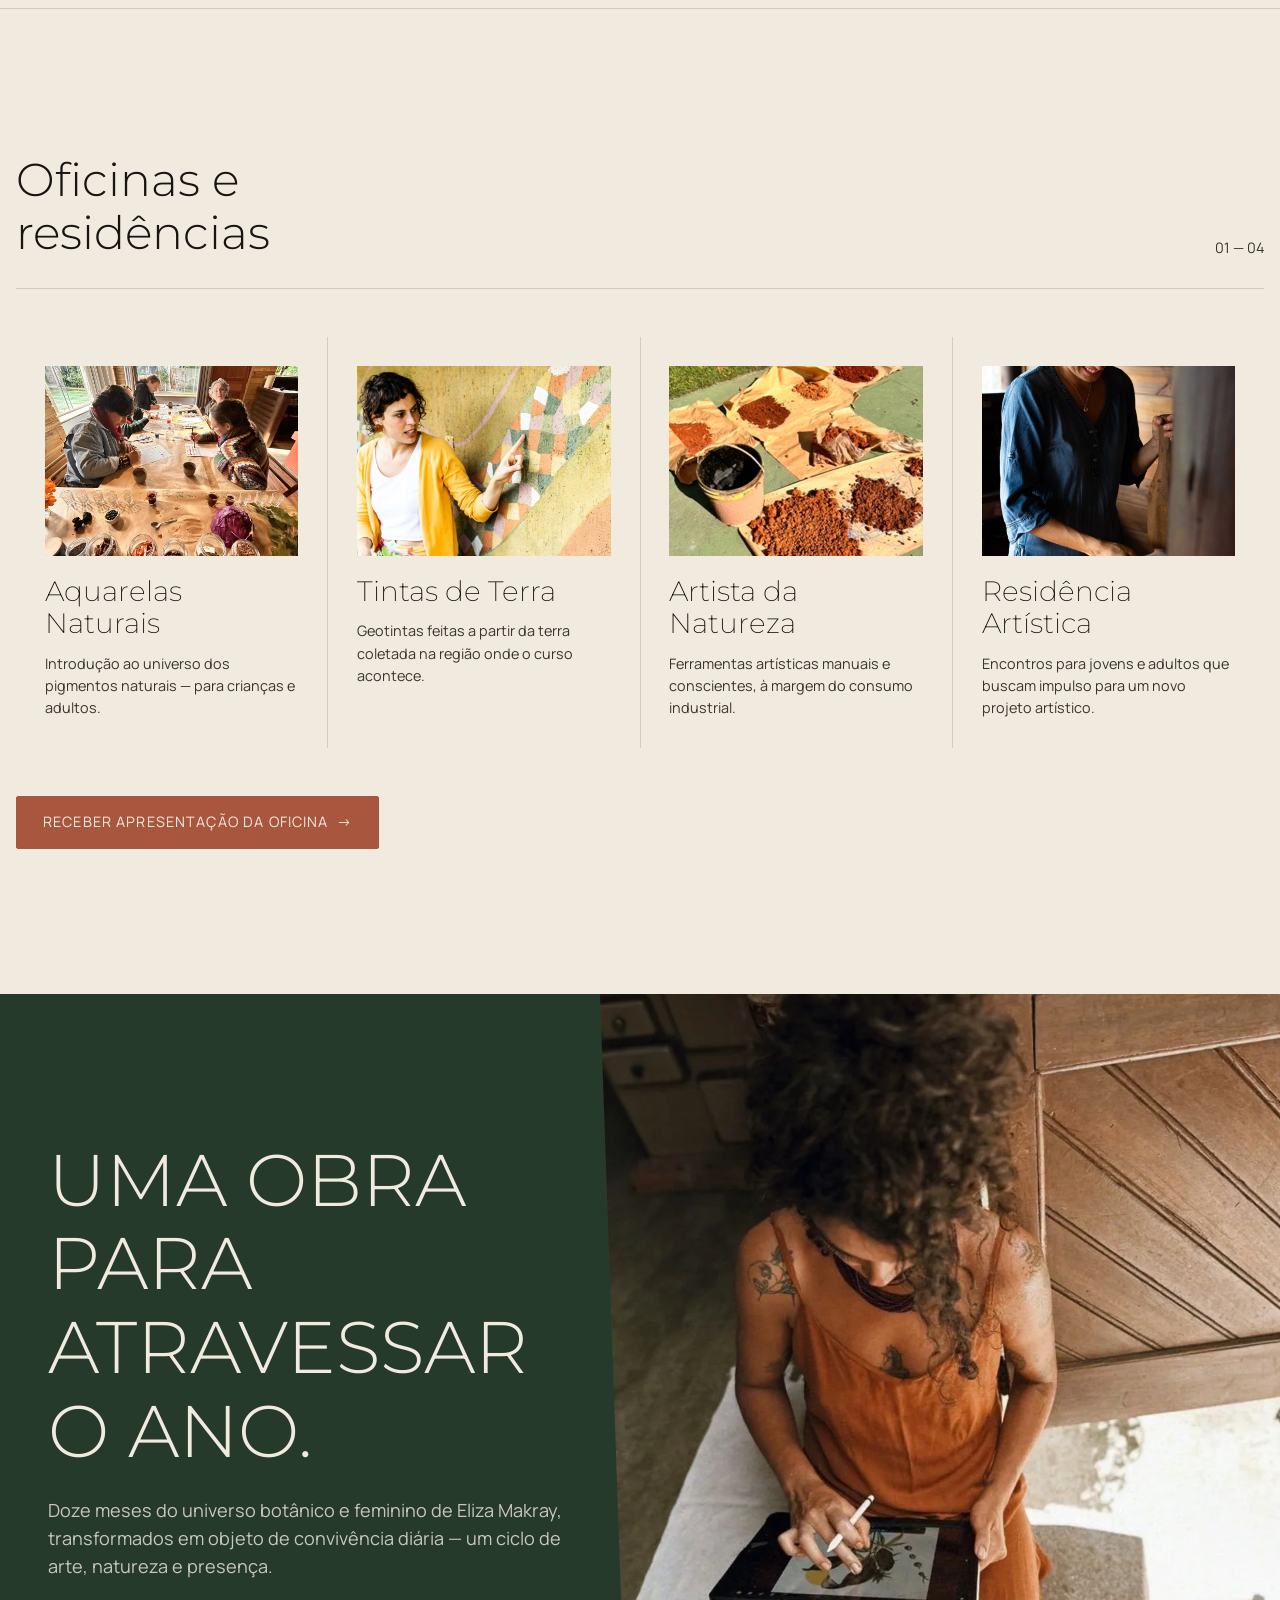
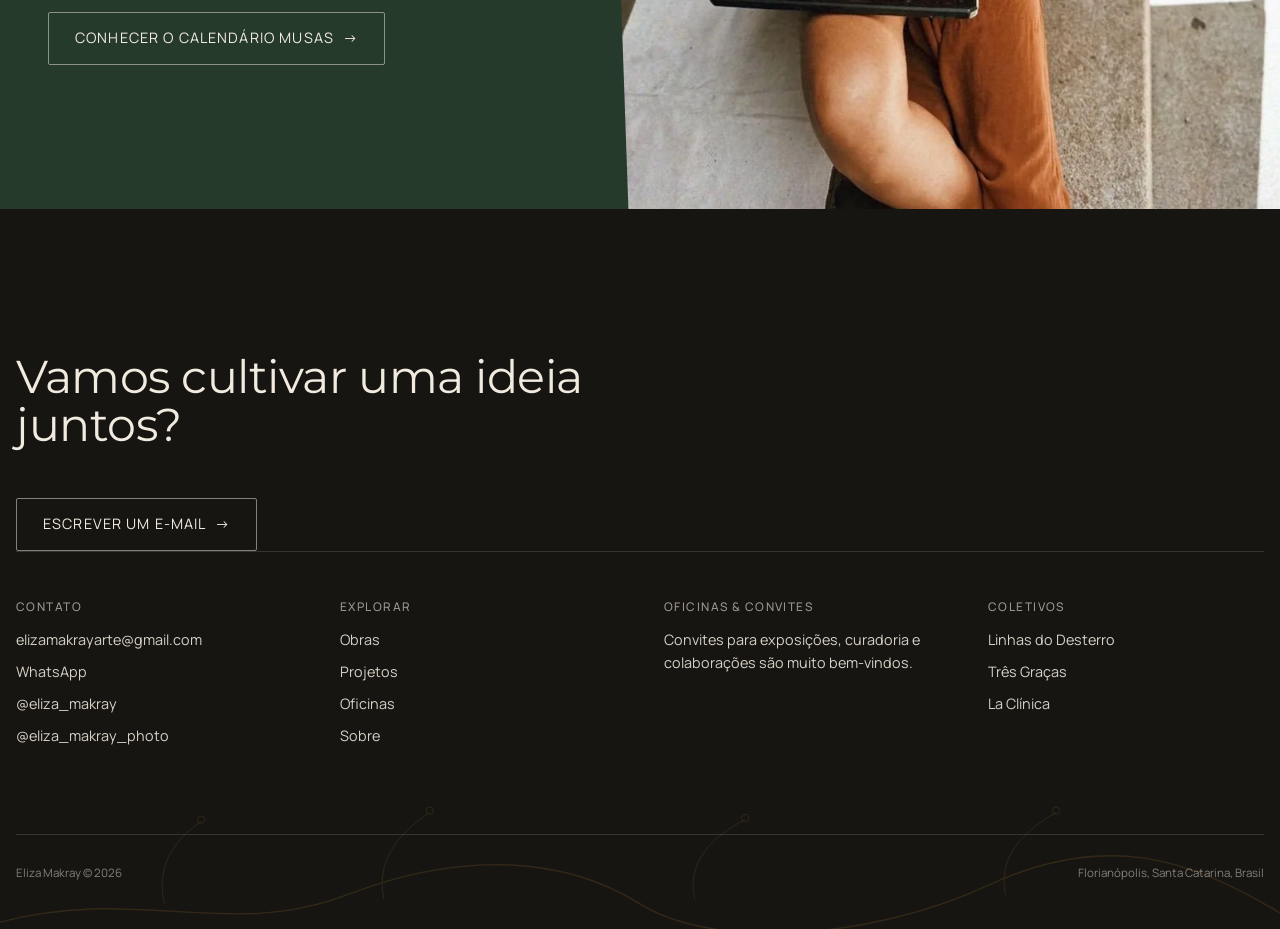
==== commit a06bc77f: "Hero: uppercase kicker subtitle, larger readable paragraph, remove Explorar obras button, tighten sp" ====
--- a/index.html
+++ b/index.html
@@ -91,7 +91,6 @@
         <p class="hero-desc"><strong>Eliza Makray é artista multidisciplinar brasileira cuja prática</strong> parte da escuta dos ciclos naturais, da valorização do fazer manual e do uso consciente de materiais como tintas naturais produzidas a partir de plantas, minerais e resíduos orgânicos, com os quais cria seus suportes e ferramentas artísticas. Para ela, a arte é um espaço de experimentação, cura, reconexão e resistência.</p>
       </div>
       <div class="hero-actions">
-        <a class="btn btn-outline" href="#index-heading">Explorar obras <span class="btn-arrow" aria-hidden="true">→</span></a>
         <span class="hero-scroll-cue" aria-hidden="true">
           <svg width="14" height="14" viewBox="0 0 14 14" fill="none"><path d="M2 5L7 10L12 5" stroke="currentColor" stroke-width="1.4" stroke-linecap="round" stroke-linejoin="round"/></svg>
           Rolar
--- a/styles.css
+++ b/styles.css
@@ -254,18 +254,18 @@
   gap:clamp(1.2rem, 2.2vh, 1.8rem);
   padding:var(--edge-pad);
 }
-.hero-kicker{display:flex;flex-direction:column;gap:.7rem}
+.hero-kicker{display:flex;flex-direction:column;gap:1rem}
 .hero-title{
   font-size:var(--fs-hero);
   line-height:1.02;
 }
 .hero-sub{
-  font-family:var(--font-mono);font-size:var(--fs-sm);letter-spacing:.03em;
-  color:var(--ink-soft);
+  font-family:var(--font-mono);font-size:.85rem;letter-spacing:.1em;text-transform:uppercase;
+  color:var(--ink-soft);margin-top:-.3rem;
 }
 .hero-desc{
-  font-family:var(--font-display);font-size:var(--fs-sm);line-height:1.55;
-  color:var(--ink-soft);max-width:46ch;
+  font-family:var(--font-display);font-size:1.05rem;line-height:1.65;
+  color:var(--ink-soft);max-width:48ch;margin-top:.2rem;
 }
 .hero-desc strong{color:var(--ink);font-weight:600}
 .hero-actions{display:flex;align-items:center;gap:1.2rem;margin-top:.4rem}
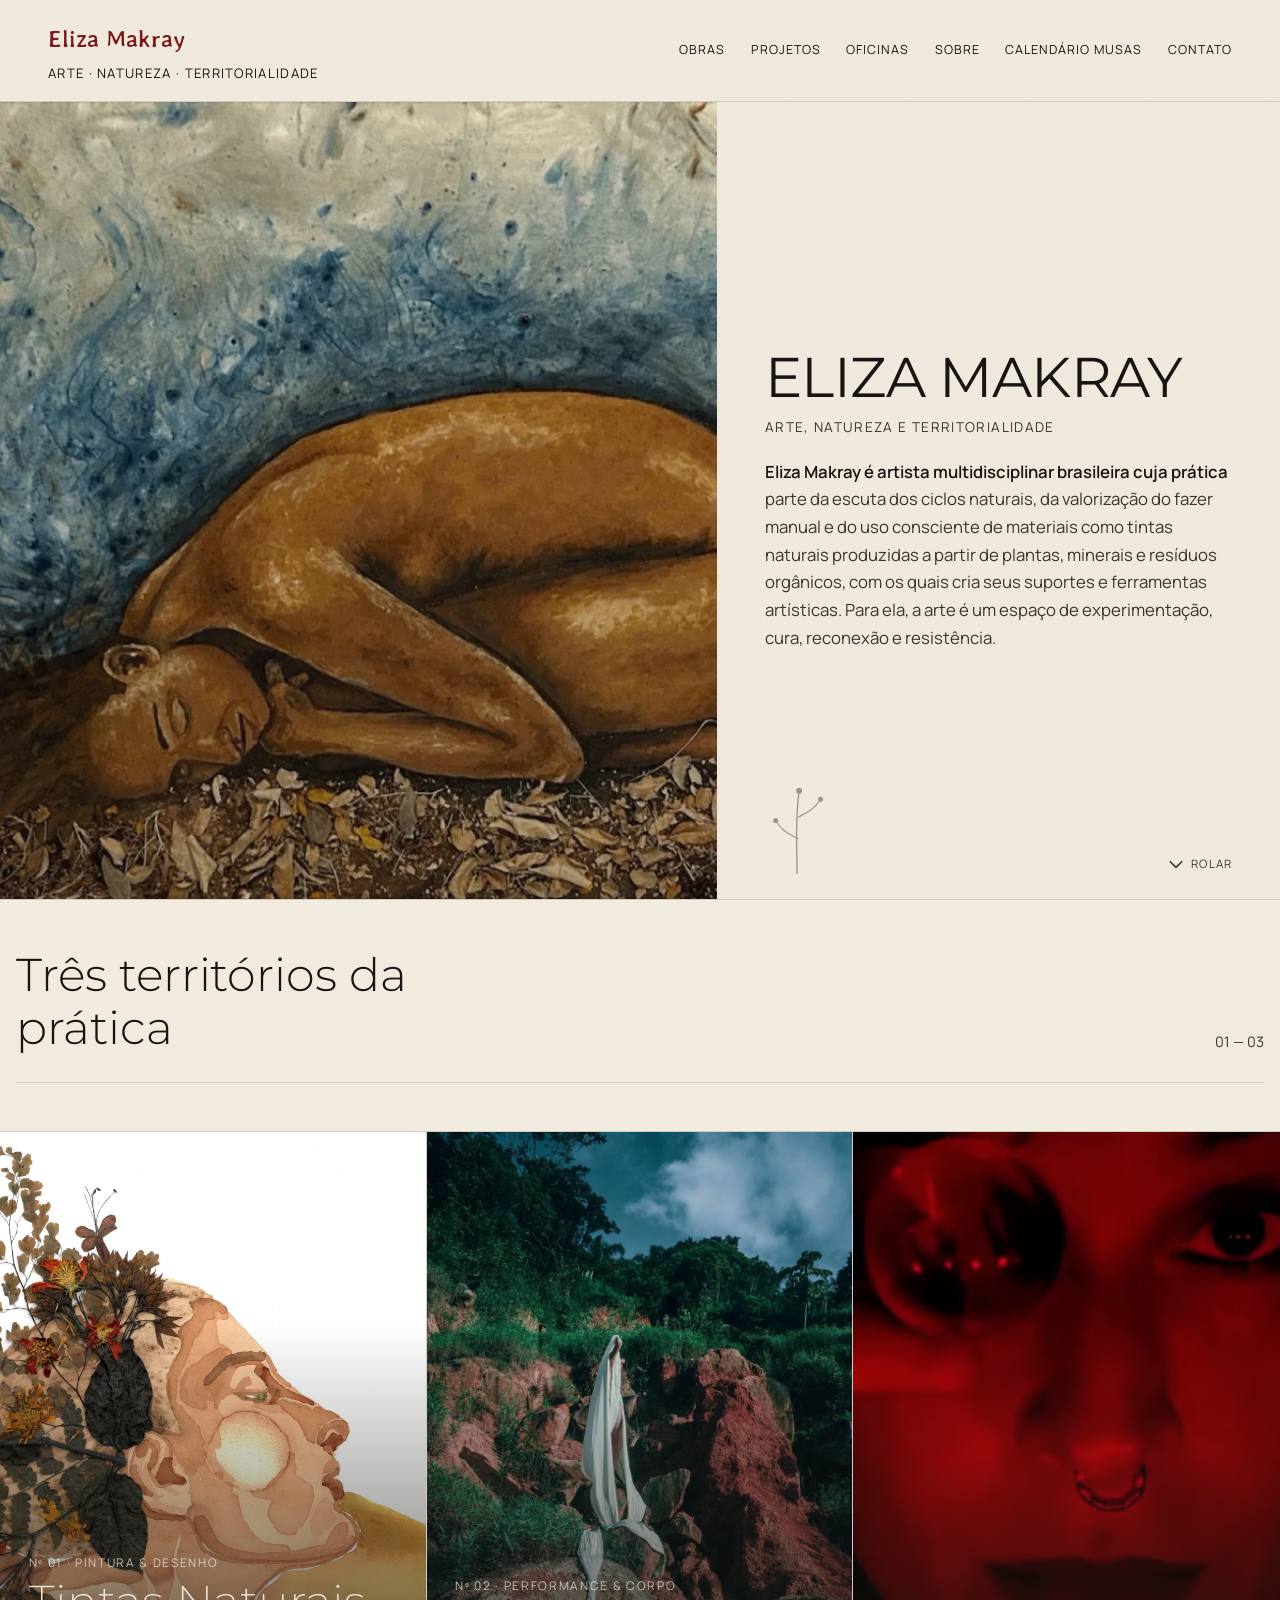
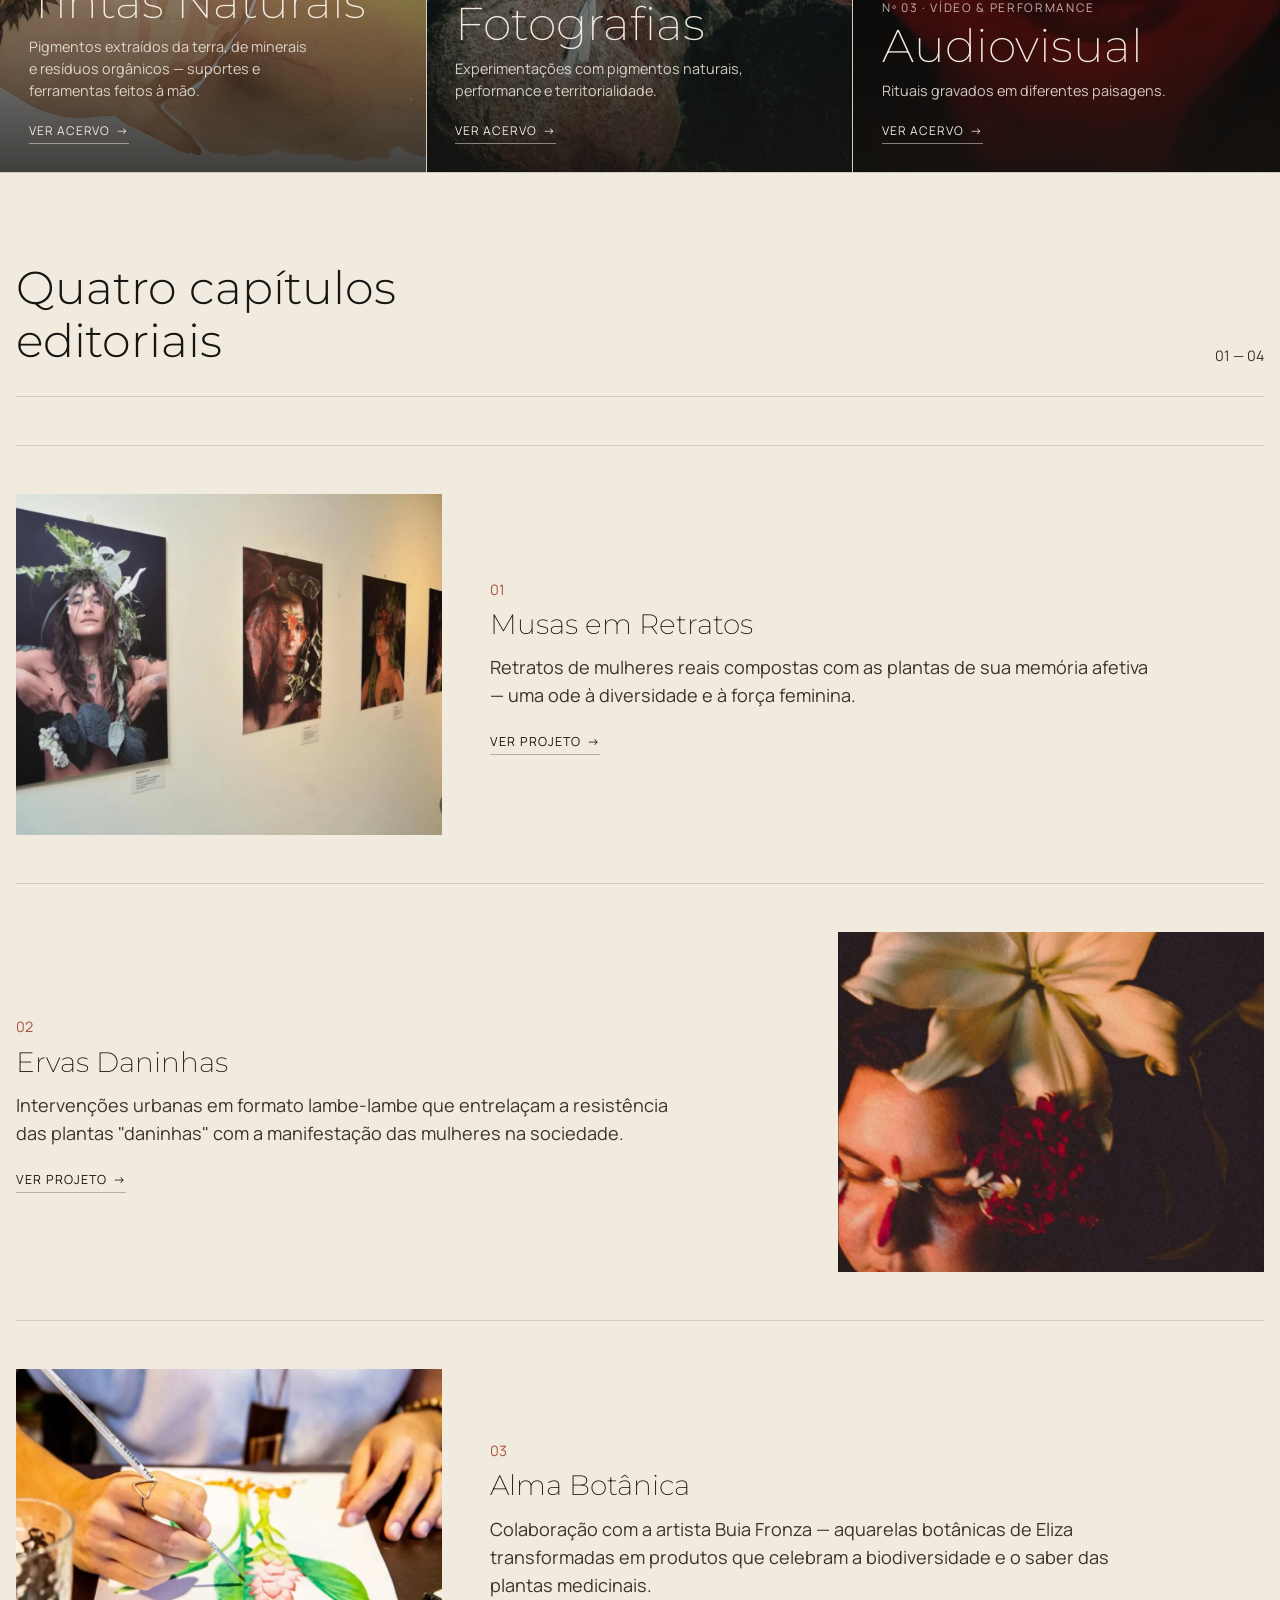
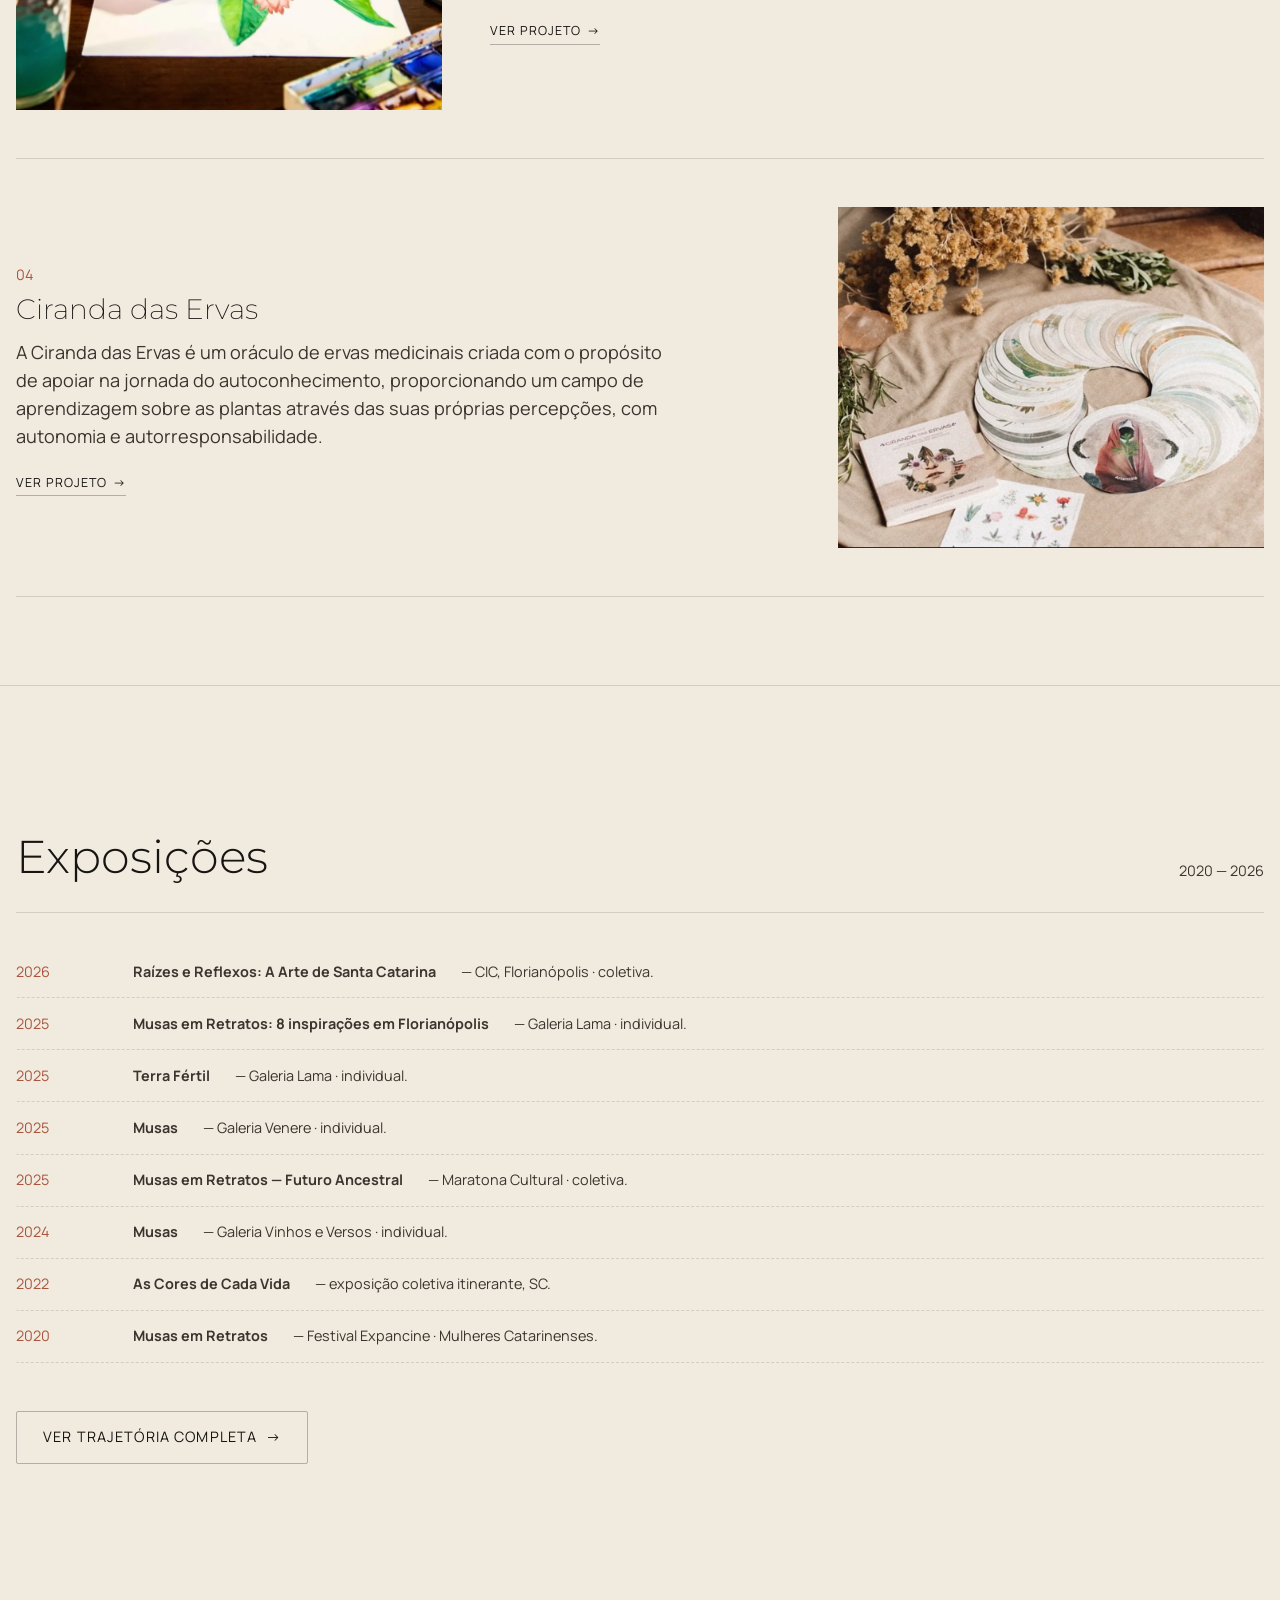
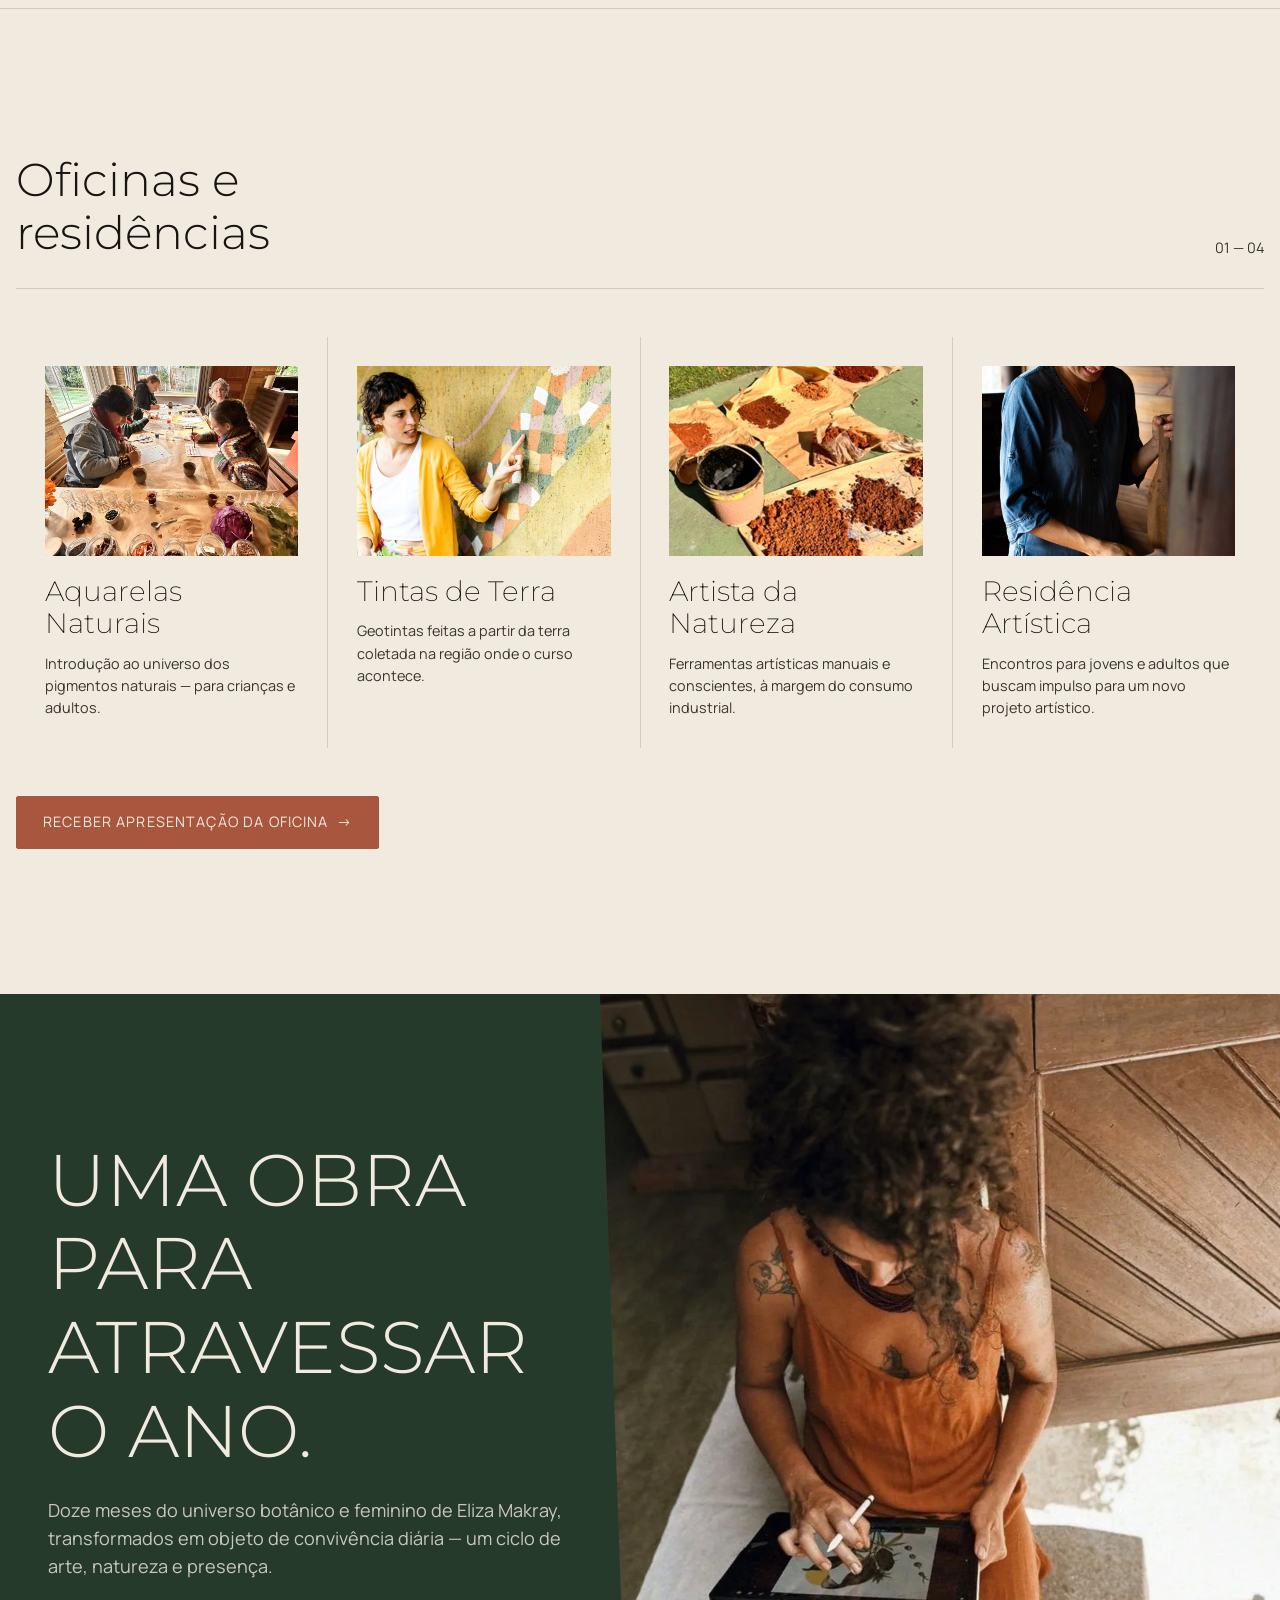
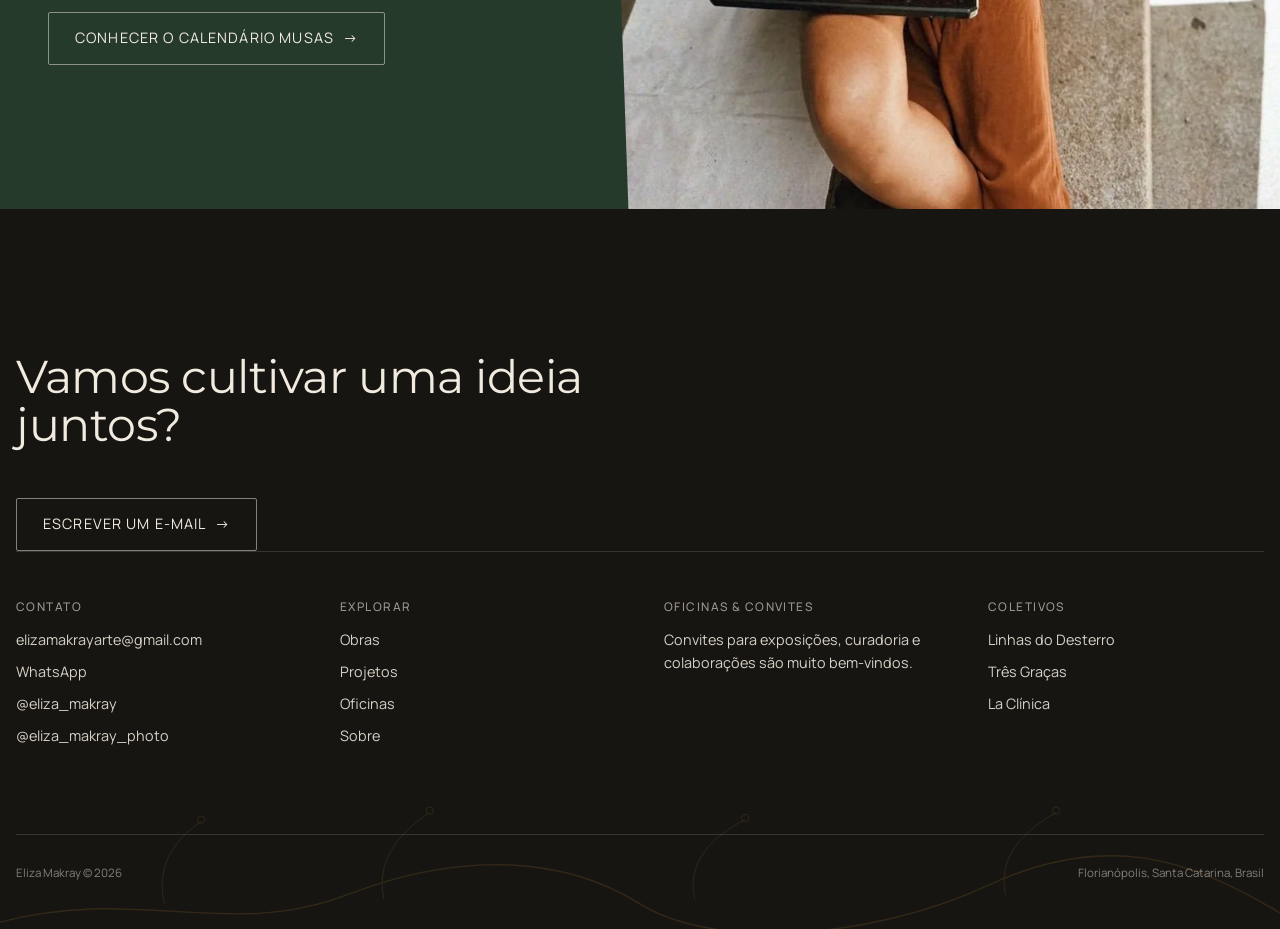
==== commit f4706248: "Homepage: anchor Rolar cue bottom-right, new Tintas Naturais collage, stronger Audiovisual card imag" ====
--- a/index.html
+++ b/index.html
@@ -90,12 +90,10 @@
         <p class="hero-sub">arte, natureza e territorialidade</p>
         <p class="hero-desc"><strong>Eliza Makray é artista multidisciplinar brasileira cuja prática</strong> parte da escuta dos ciclos naturais, da valorização do fazer manual e do uso consciente de materiais como tintas naturais produzidas a partir de plantas, minerais e resíduos orgânicos, com os quais cria seus suportes e ferramentas artísticas. Para ela, a arte é um espaço de experimentação, cura, reconexão e resistência.</p>
       </div>
-      <div class="hero-actions">
-        <span class="hero-scroll-cue" aria-hidden="true">
-          <svg width="14" height="14" viewBox="0 0 14 14" fill="none"><path d="M2 5L7 10L12 5" stroke="currentColor" stroke-width="1.4" stroke-linecap="round" stroke-linejoin="round"/></svg>
-          Rolar
-        </span>
-      </div>
+      <span class="hero-scroll-cue" aria-hidden="true">
+        <svg width="16" height="16" viewBox="0 0 14 14" fill="none"><path d="M2 5L7 10L12 5" stroke="currentColor" stroke-width="1.4" stroke-linecap="round" stroke-linejoin="round"/></svg>
+        Rolar
+      </span>
       <svg class="hero-botanical" viewBox="0 0 60 90" fill="none" aria-hidden="true">
         <path d="M30 88 C30 60, 28 40, 32 10" stroke="currentColor" stroke-width="1.3"/>
         <path d="M31 55 C22 50, 16 48, 10 38" stroke="currentColor" stroke-width="1.1"/>
@@ -119,8 +117,8 @@
     </div>
     <div class="index-seq">
       <a class="index-item" href="obras.html#tintas-naturais" data-track="project_view" data-project="tintas-naturais">
-        <img src="assets/obras/obra-01.webp" width="1700" height="974" loading="lazy"
-          alt="Fogo Fátuo, 2025 — pintura com terra da Costa de Cima, argila medicinal, espirulina azul, sangue, hidróxido de ferro, carvão e plantas secas sobre tela.">
+        <img src="assets/obras/obra-tintas-naturais-collage.webp" width="1600" height="1144" loading="lazy" style="object-position:55% 30%"
+          alt="Colagem de Eliza Makray: aquarela de perfil feminino composta com flores e folhas prensadas, materiais das Tintas Naturais.">
         <div class="index-body">
           <span class="label mono">Nº 01 · Pintura &amp; desenho</span>
           <h3>Tintas Naturais</h3>
@@ -139,8 +137,8 @@
         </div>
       </a>
       <a class="index-item" href="obras.html#audiovisual" data-track="project_view" data-project="audiovisual">
-        <img src="assets/audiovisual/sementes-poster.webp" width="787" height="1400" loading="lazy"
-          alt="Sementes, 2024 — still audiovisual de performance com Yara e Celeste, captação de Eliza Makray.">
+        <img src="assets/audiovisual/optcha-card.webp" width="1280" height="720" loading="lazy" style="object-position:58% center"
+          alt="Optcha — still audiovisual: rosto iluminado em vermelho segurando uma esfera de cristal diante do olho.">
         <div class="index-body">
           <span class="label mono">Nº 03 · Vídeo &amp; performance</span>
           <h3>Audiovisual</h3>
--- a/styles.css
+++ b/styles.css
@@ -268,10 +268,10 @@
   color:var(--ink-soft);max-width:48ch;margin-top:.2rem;
 }
 .hero-desc strong{color:var(--ink);font-weight:600}
-.hero-actions{display:flex;align-items:center;gap:1.2rem;margin-top:.4rem}
 .hero-scroll-cue{
-  display:flex;align-items:center;gap:.5em;
-  font-family:var(--font-mono);font-size:.7rem;letter-spacing:.08em;text-transform:uppercase;
+  position:absolute;right:var(--edge-pad);bottom:1.6rem;
+  display:flex;align-items:center;gap:.6em;
+  font-family:var(--font-mono);font-size:.72rem;letter-spacing:.1em;text-transform:uppercase;
   color:var(--ink-soft);
 }
 .hero-scroll-cue svg{animation:scrollbounce 1.8s ease-in-out infinite}
@@ -287,6 +287,7 @@
   .hero-visual{height:42vh}
   .hero-copy{padding:var(--space-sm) var(--edge-pad) var(--space-md);gap:1rem}
   .hero-botanical{display:none}
+  .hero-scroll-cue{display:none}
 }
 @media (max-width:420px){
   .hero-visual{height:38vh}
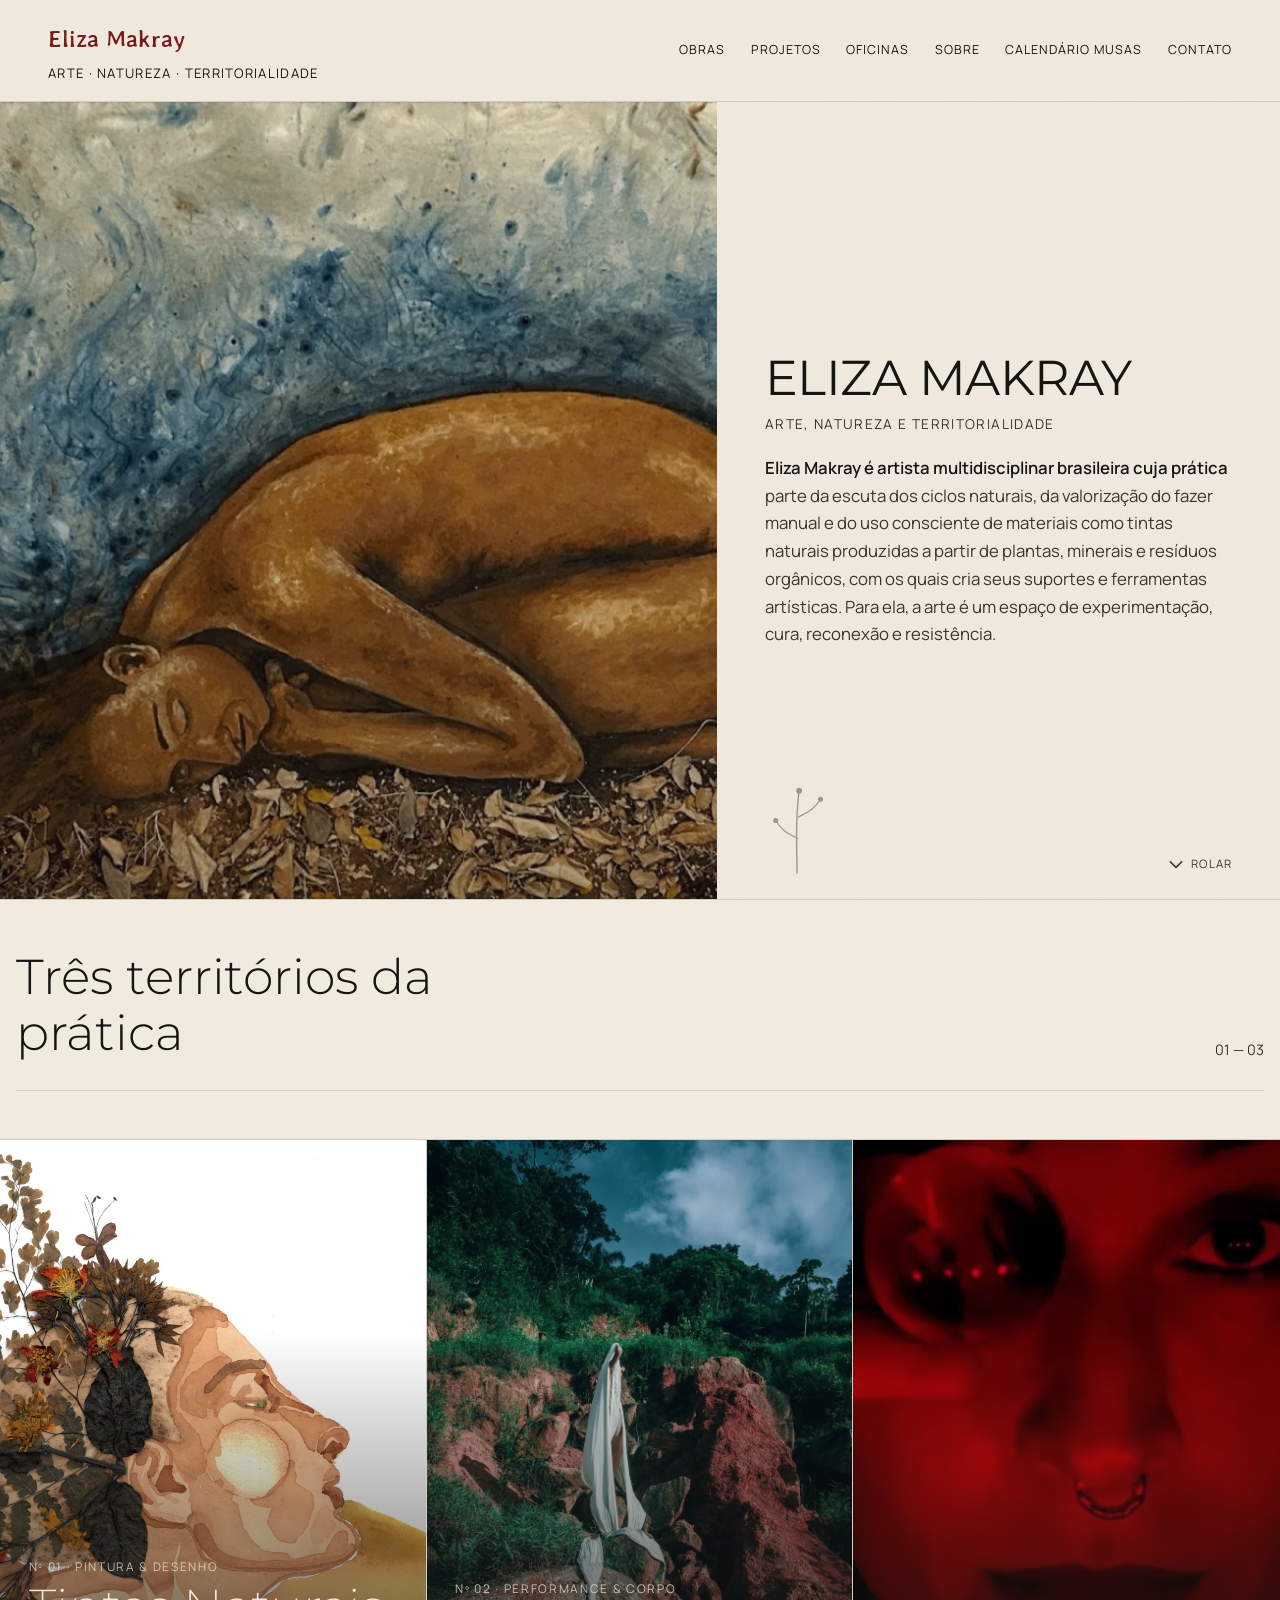
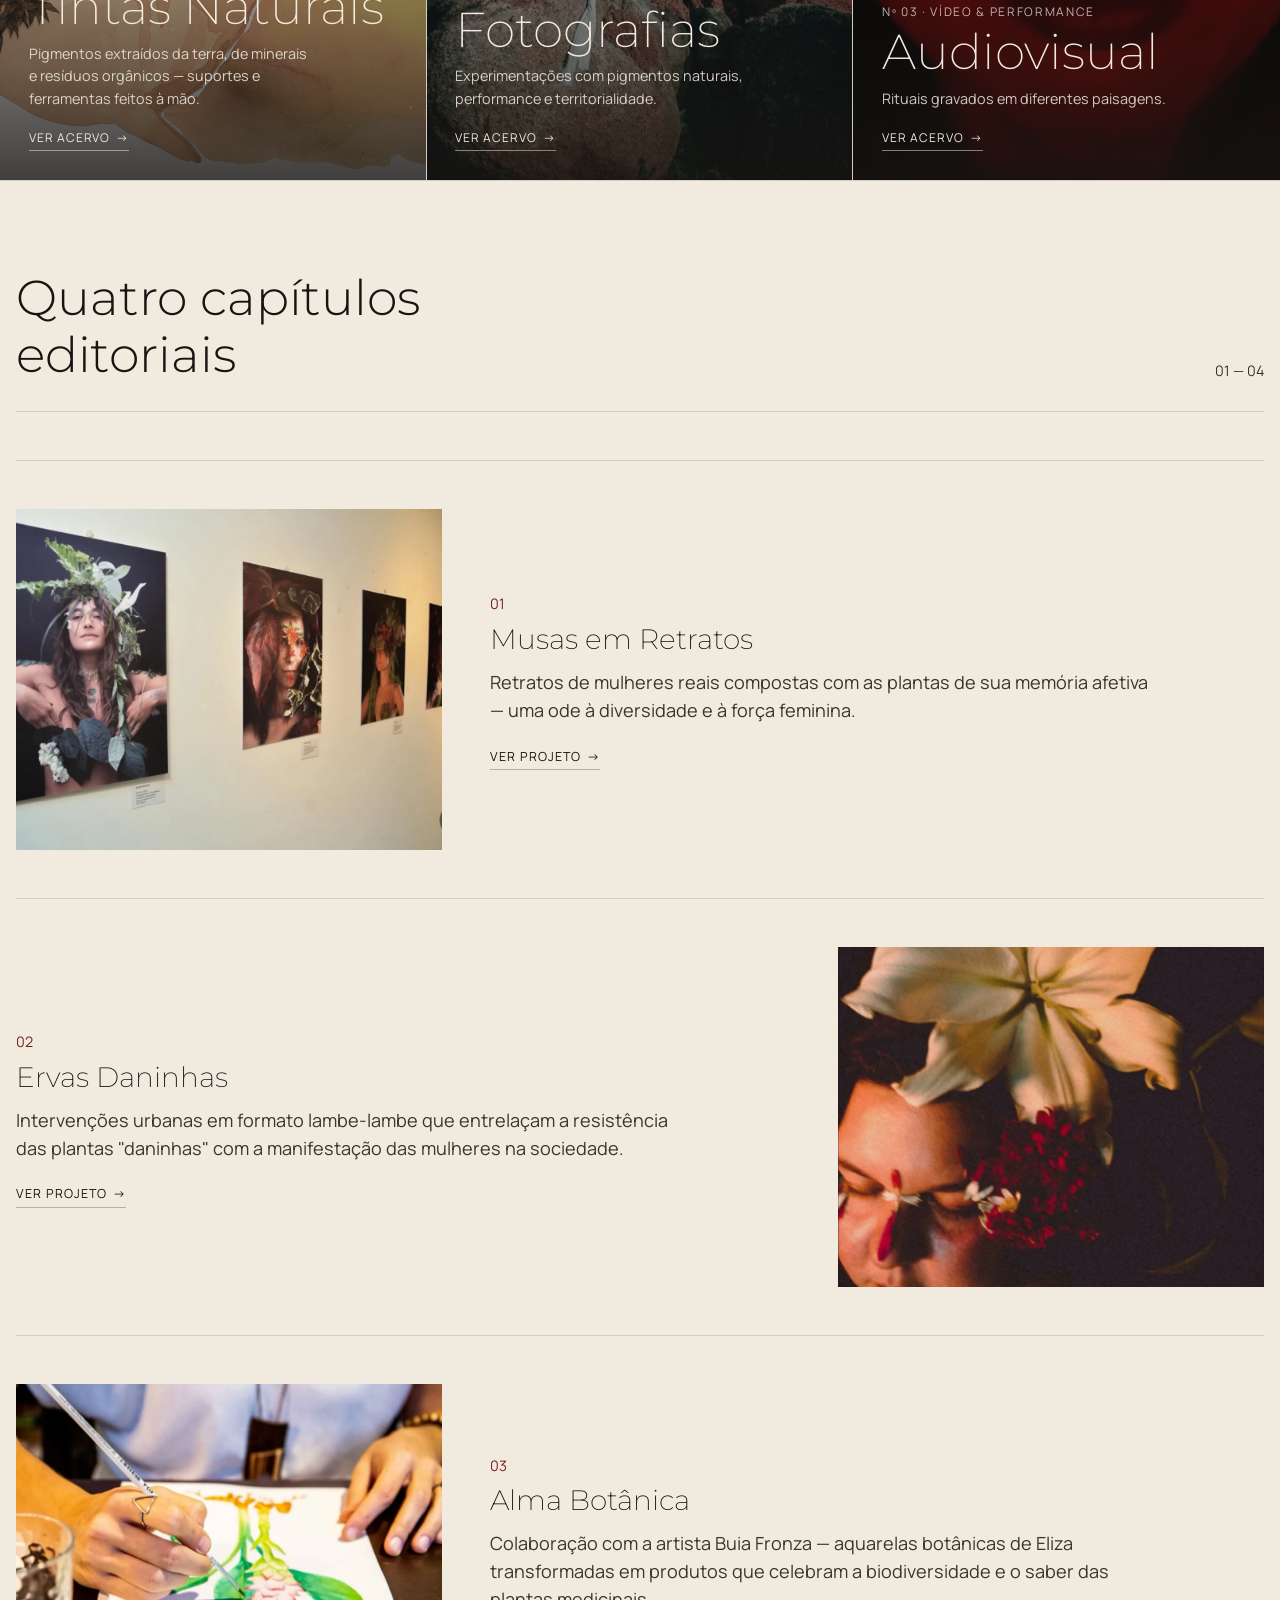
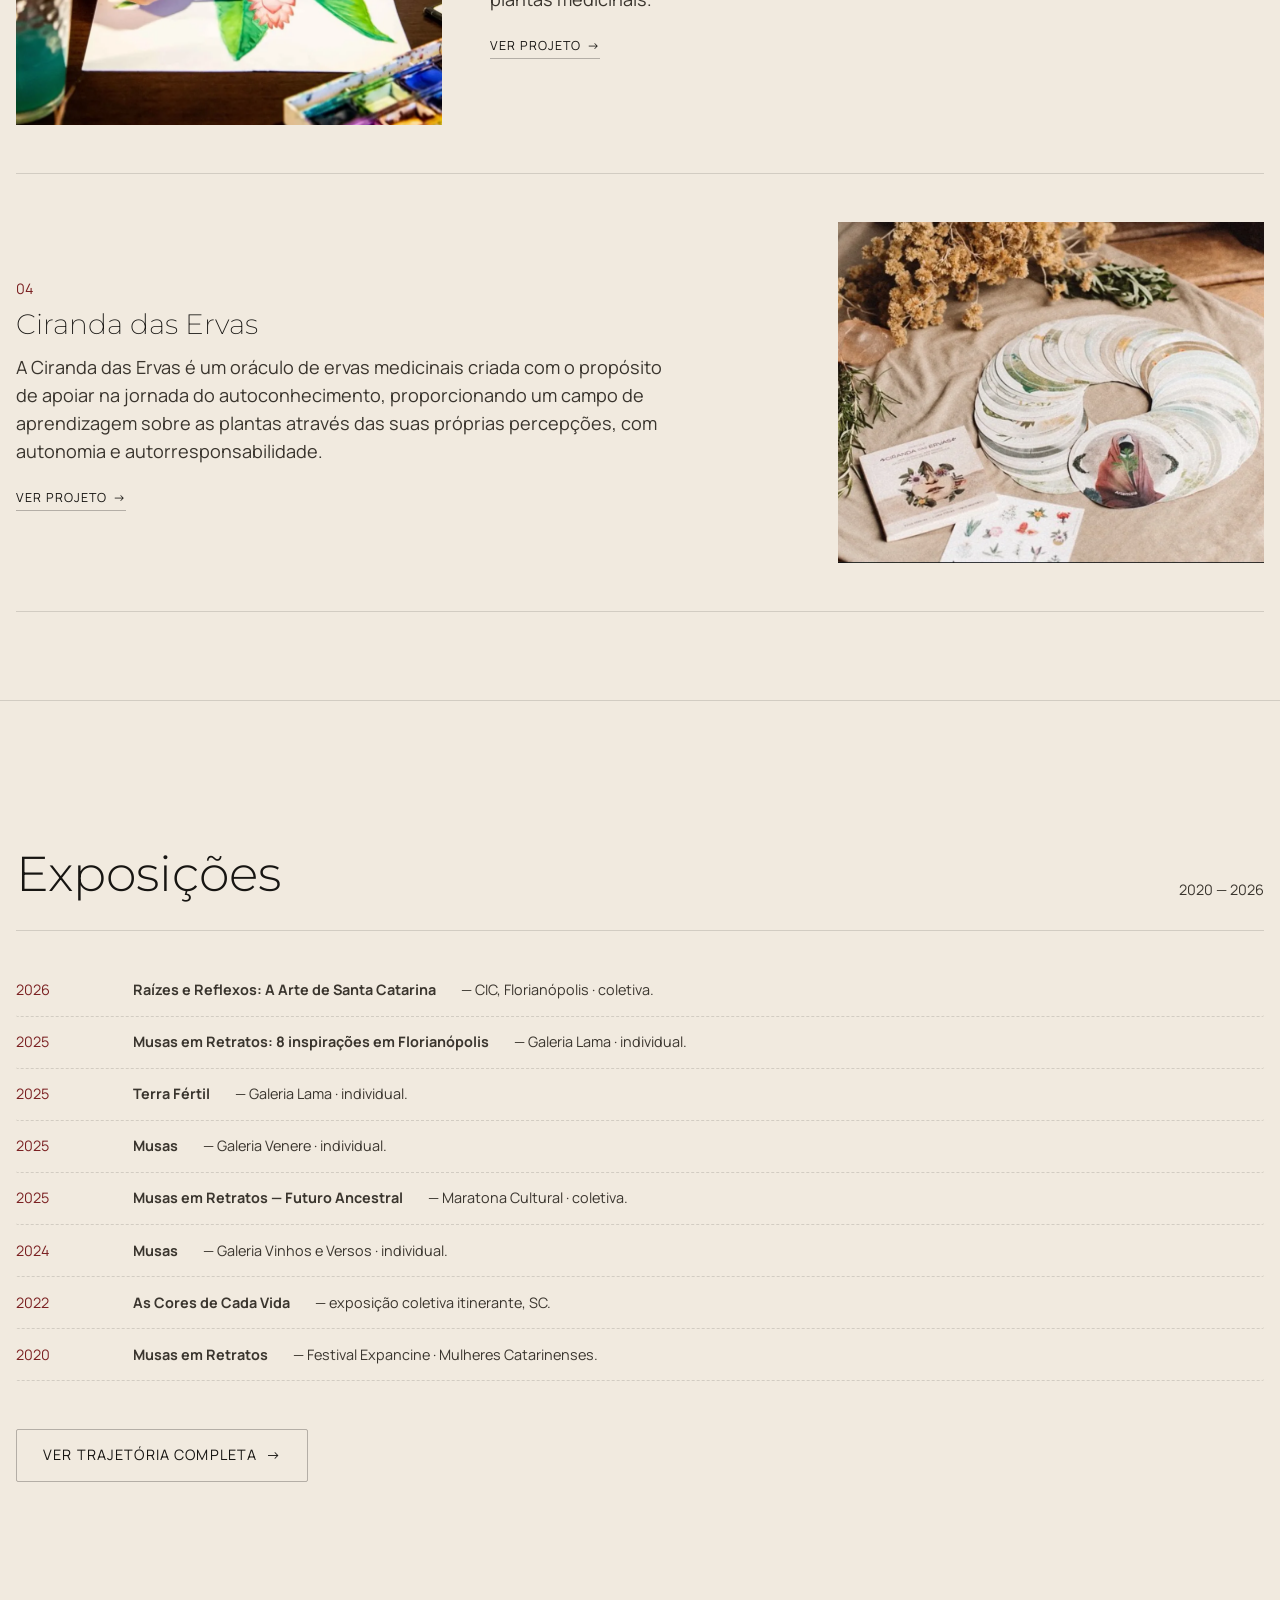
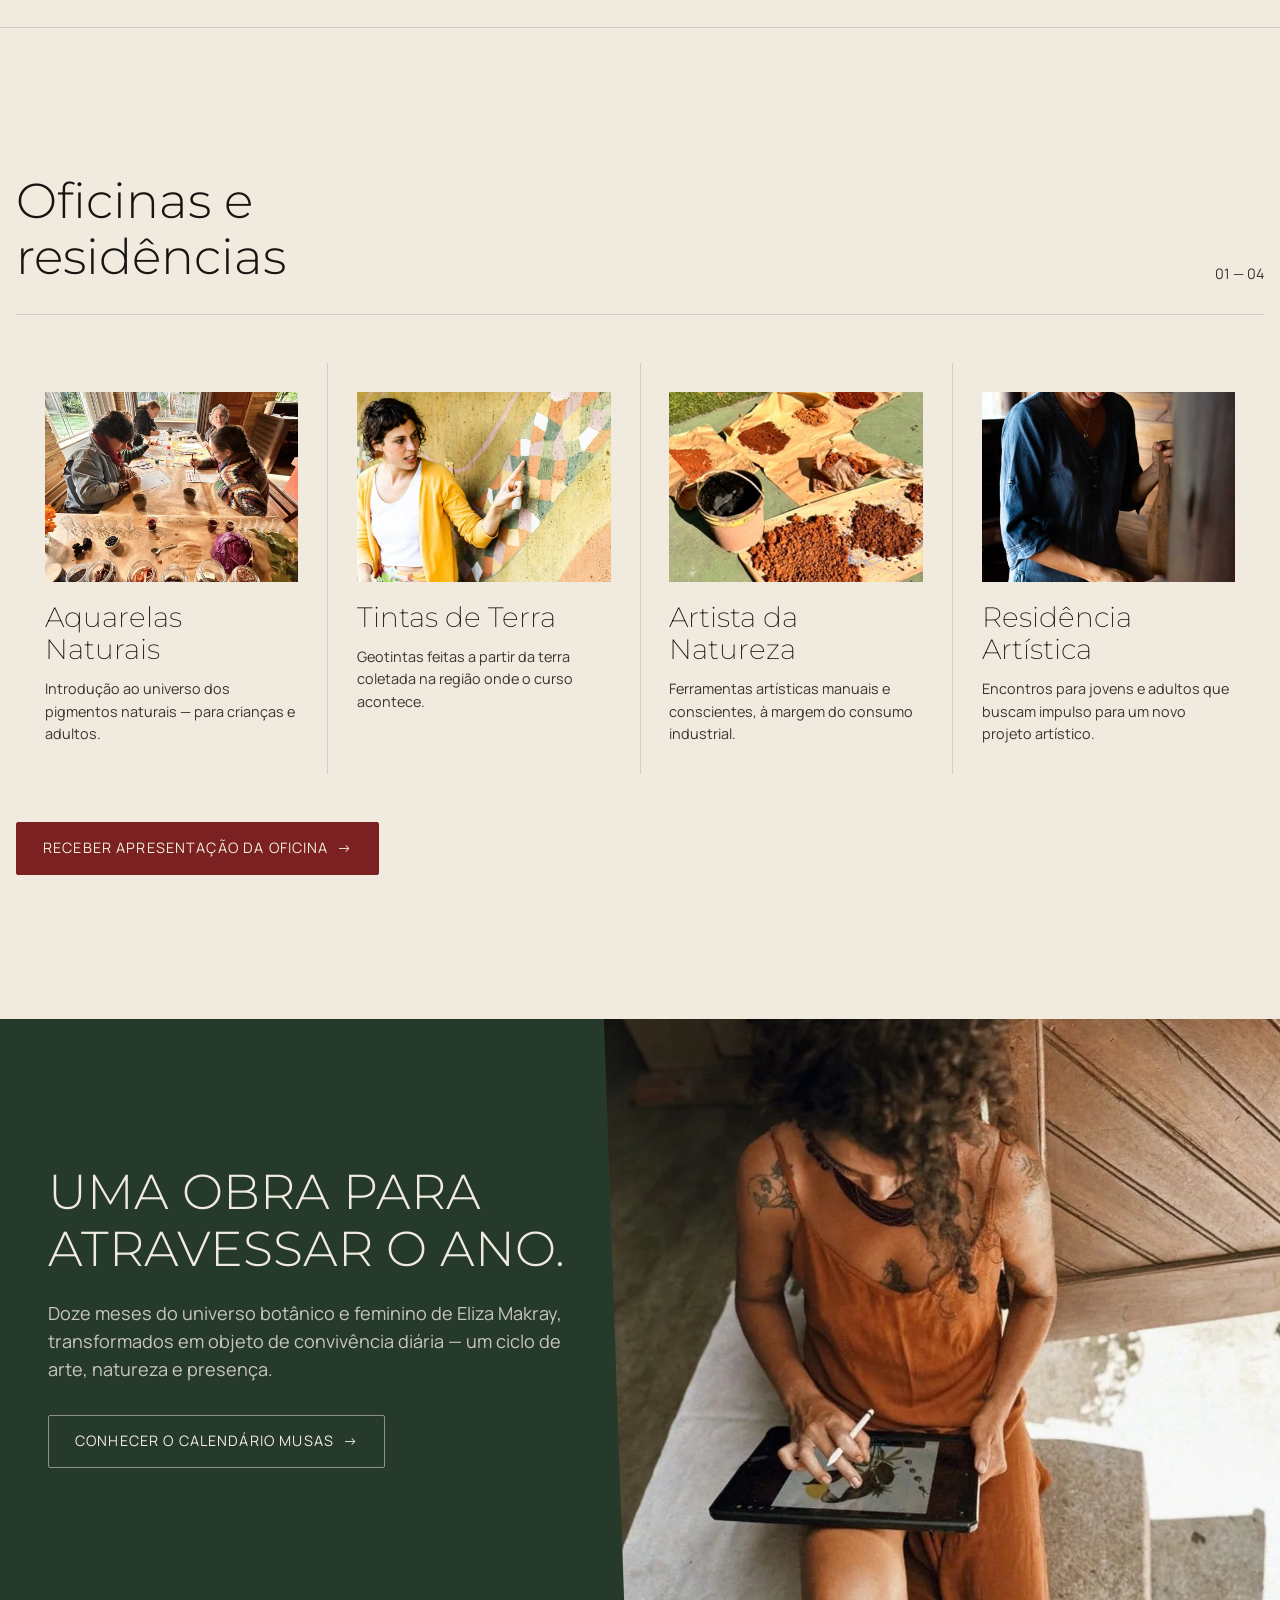
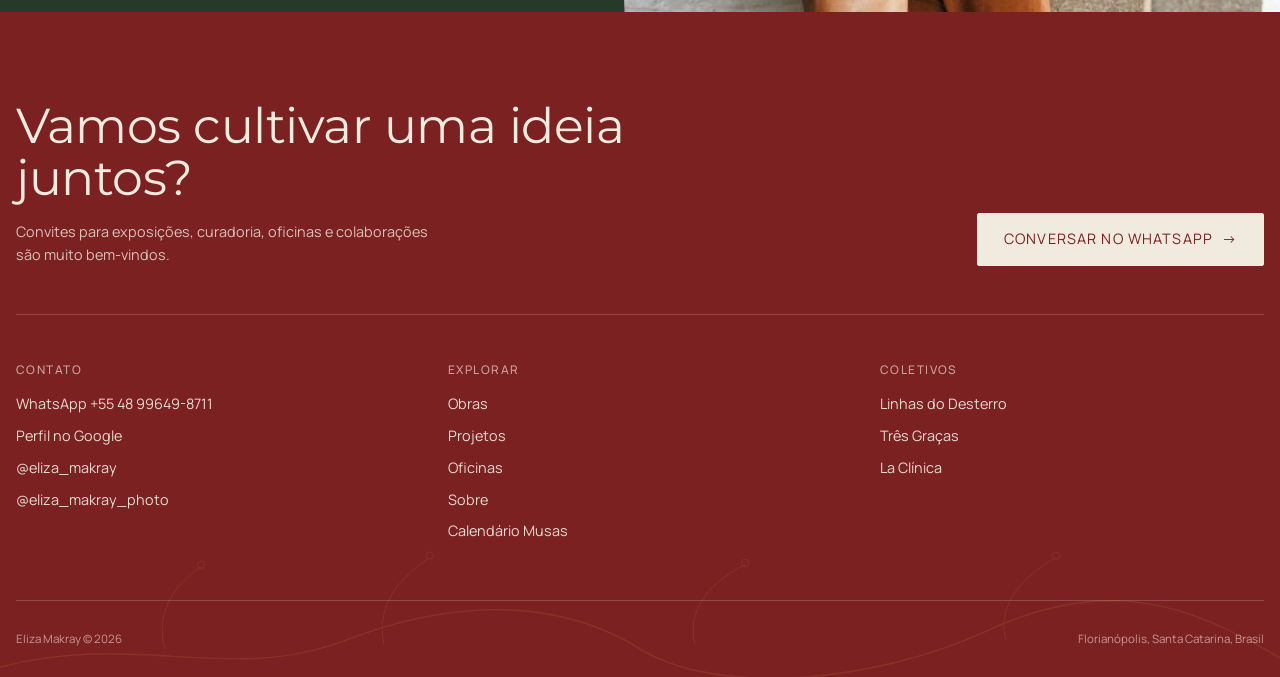
==== commit 1fb949d5: "Obras: drop Carmen and Processo de pigmentos; 50px titles; Sobre merged intro with portrait; #7b2122" ====
--- a/index.html
+++ b/index.html
@@ -411,13 +411,18 @@
     </svg>
   </div>
   <div class="footer-inner container">
-    <h2 class="footer-cta display">Vamos cultivar uma ideia juntos?</h2>
-    <a class="btn btn-outline--light" href="mailto:elizamakrayarte@gmail.com" data-track="contact_click" data-label="email">Escrever um e-mail <span class="btn-arrow" aria-hidden="true">→</span></a>
+    <div class="footer-top">
+      <div>
+        <h2 class="footer-cta display">Vamos cultivar uma ideia juntos?</h2>
+        <p class="footer-lede">Convites para exposições, curadoria, oficinas e colaborações são muito bem-vindos.</p>
+      </div>
+      <a class="btn btn-light" href="https://wa.me/5548996498711?text=Ol%C3%A1%20Eliza%21%20Vim%20pelo%20seu%20site%20%28elizamakray.com%29%20e%20gostaria%20de%20conversar." data-track="whatsapp_click" data-label="footer_cta" target="_blank" rel="noopener">Conversar no WhatsApp <span class="btn-arrow" aria-hidden="true">→</span></a>
+    </div>
     <div class="footer-grid">
       <div class="footer-col">
         <h4>Contato</h4>
-        <a href="mailto:elizamakrayarte@gmail.com" data-track="contact_click" data-label="email">elizamakrayarte@gmail.com</a>
-        <a href="https://wa.me/5548996498711" data-track="whatsapp_click" target="_blank" rel="noopener">WhatsApp</a>
+        <a href="https://wa.me/5548996498711?text=Ol%C3%A1%20Eliza%21%20Vim%20pelo%20seu%20site%20%28elizamakray.com%29%20e%20gostaria%20de%20conversar." data-track="whatsapp_click" data-label="footer_number" target="_blank" rel="noopener">WhatsApp +55 48 99649-8711</a>
+        <a href="https://maps.app.goo.gl/YirxrHpd8r8B4ydb7" data-track="contact_click" data-label="google_profile" target="_blank" rel="noopener">Perfil no Google</a>
         <a href="https://www.instagram.com/eliza_makray/" target="_blank" rel="noopener">@eliza_makray</a>
         <a href="https://www.instagram.com/eliza_makray_photo/" target="_blank" rel="noopener">@eliza_makray_photo</a>
       </div>
@@ -427,10 +432,7 @@
         <a href="projetos.html">Projetos</a>
         <a href="oficinas.html">Oficinas</a>
         <a href="sobre.html">Sobre</a>
-      </div>
-      <div class="footer-col">
-        <h4>Oficinas &amp; convites</h4>
-        <p>Convites para exposições, curadoria e colaborações são muito bem-vindos.</p>
+        <a href="calendario.html">Calendário Musas</a>
       </div>
       <div class="footer-col">
         <h4>Coletivos</h4>
--- a/styles.css
+++ b/styles.css
@@ -10,7 +10,7 @@
   --ivory:#F1EADF;
   --ivory-dim:#E8DFD0;
   --clay:#C98F72;
-  --terracotta:#A9563E;
+  --terracotta:#7b2122;
   --olive:#565C3D;
   --botanical:#263A2B;
   --burgundy:#6D252A;
@@ -31,8 +31,8 @@
 
   /* ---- fluid type scale ---- */
   --fs-2xl: clamp(3.4rem, 3rem + 5vw, 8.5rem);
-  --fs-xl: clamp(2.4rem, 2rem + 3.2vw, 5.2rem);
-  --fs-lg: clamp(1.9rem, 1.6rem + 1.6vw, 3.2rem);
+  --fs-xl: clamp(2rem, 1.4rem + 2.1vw, 3.125rem);
+  --fs-lg: clamp(2rem, 1.4rem + 2.1vw, 3.125rem);
   --fs-md: clamp(1.35rem, 1.2rem + 0.7vw, 1.9rem);
   --fs-body: clamp(1rem, 0.94rem + 0.24vw, 1.15rem);
   --fs-sm: clamp(0.82rem, 0.78rem + 0.15vw, 0.92rem);
@@ -221,7 +221,7 @@
 :root{
   --edge-pad: clamp(1.5rem, 4vw, 3rem);
   --header-h: 102px;
-  --fs-hero: clamp(2.1rem, 1.5rem + 2.6vw, 3.5rem);
+  --fs-hero: clamp(2rem, 1.4rem + 2.1vw, 3.125rem);
 }
 .hero{
   position:relative;
@@ -475,23 +475,29 @@
 /* ==========================================================================
    FOOTER
    ========================================================================== */
-.site-footer{position:relative;background:var(--carbon);color:var(--ivory);overflow:hidden}
-.footer-inner{padding-block:var(--space-xl) var(--space-md);position:relative;z-index:1}
-.footer-cta{max-width:20ch;color:var(--ivory);margin-bottom:var(--space-md)}
-.footer-grid{display:grid;grid-template-columns:repeat(4,1fr);gap:var(--space-md);padding-block:var(--space-md);border-top:1px solid rgba(241,234,223,.15)}
-.footer-col h4{font-family:var(--font-mono);font-size:var(--fs-label);letter-spacing:.12em;text-transform:uppercase;color:rgba(241,234,223,.6);margin-bottom:1rem;font-weight:500}
-.footer-col a, .footer-col p{display:block;color:rgba(241,234,223,.88);margin-bottom:.6rem;font-size:var(--fs-sm)}
+.site-footer{position:relative;background:var(--terracotta);color:var(--ivory);overflow:hidden}
+.footer-inner{padding-block:var(--space-lg) var(--space-sm);position:relative;z-index:1}
+.footer-top{display:flex;justify-content:space-between;align-items:flex-end;gap:var(--space-md);flex-wrap:wrap;padding-bottom:var(--space-md)}
+.footer-cta{max-width:20ch;color:var(--ivory);margin-bottom:var(--space-xs)}
+.footer-lede{color:rgba(241,234,223,.8);max-width:46ch;font-size:var(--fs-sm)}
+.btn-light{background:var(--ivory);color:var(--terracotta);border-color:var(--ivory)}
+.btn-light:hover{background:transparent;color:var(--ivory)}
+.footer-grid{display:grid;grid-template-columns:repeat(3,1fr);gap:var(--space-md);padding-block:var(--space-md);border-top:1px solid rgba(241,234,223,.2)}
+.footer-col h4{font-family:var(--font-mono);font-size:var(--fs-label);letter-spacing:.12em;text-transform:uppercase;color:rgba(241,234,223,.65);margin-bottom:1rem;font-weight:500}
+.footer-col a, .footer-col p{display:block;color:rgba(241,234,223,.92);margin-bottom:.6rem;font-size:var(--fs-sm)}
 .footer-col a:hover{color:var(--pollen)}
 .footer-bottom{
   display:flex;justify-content:space-between;flex-wrap:wrap;gap:1rem;
-  padding-top:var(--space-sm);margin-top:var(--space-sm);
-  border-top:1px solid rgba(241,234,223,.15);
-  font-family:var(--font-mono);font-size:.72rem;color:rgba(241,234,223,.5);
+  padding-top:var(--space-sm);
+  border-top:1px solid rgba(241,234,223,.2);
+  font-family:var(--font-mono);font-size:.72rem;color:rgba(241,234,223,.6);
 }
 .footer-botanical{position:absolute;left:0;right:0;bottom:-4%;opacity:.14;z-index:0;pointer-events:none}
 .footer-botanical svg{width:100%;height:auto;color:var(--pollen)}
 @media (max-width:820px){
   .footer-grid{grid-template-columns:1fr 1fr;gap:var(--space-sm) var(--space-md)}
+  .footer-top{align-items:flex-start}
+  .footer-col:first-child{grid-column:1/-1}
 }
 
 /* ==========================================================================
@@ -644,7 +650,7 @@
 .manifesto-full p:first-of-type{font-family:var(--font-display);font-size:var(--fs-md);color:var(--ink)}
 @media (max-width:900px){.manifesto-full{grid-template-columns:1fr}}
 
-.cv-section{border-top:1px solid var(--line);padding-block:var(--space-lg)}
+.cv-section{border-top:1px solid var(--line);padding-block:var(--space-md) var(--space-lg)}
 .cv-list{display:flex;flex-direction:column;gap:.9rem}
 .cv-list li{
   display:grid;grid-template-columns:5.5rem 1fr;gap:var(--space-sm);
@@ -897,3 +903,23 @@
 .linkbio-social svg{width:18px;height:18px}
 .linkbio-foot{margin-top:var(--space-lg);font-family:var(--font-mono);font-size:.72rem;letter-spacing:.06em;color:var(--ink-soft);opacity:.6}
 .linkbio-foot a{text-decoration:underline;text-underline-offset:2px}
+
+/* ---- Sobre: retrato + manifesto ---- */
+.sobre-intro{
+  display:grid;grid-template-columns:minmax(0,5fr) minmax(0,7fr);gap:var(--space-lg);align-items:start;
+  padding-block:calc(var(--space-sm) + 3rem) var(--space-lg);
+}
+.sobre-portrait img{width:100%;aspect-ratio:4/5;object-fit:cover}
+.sobre-text{max-width:62ch}
+.sobre-text h1{font-size:var(--fs-xl);margin-bottom:.6rem}
+.sobre-sub{
+  font-family:var(--font-mono);font-size:.78rem;letter-spacing:.08em;text-transform:uppercase;
+  color:var(--ink-soft);margin-bottom:var(--space-sm);
+}
+.sobre-text p{font-size:var(--fs-body);line-height:1.7;color:var(--ink-soft);margin-bottom:1.1rem}
+.sobre-text .sobre-lead{color:var(--ink)}
+.sobre-text .page-nav-jump{margin-top:var(--space-sm)}
+@media (max-width:900px){
+  .sobre-intro{grid-template-columns:1fr;gap:var(--space-sm);padding-block:calc(var(--space-sm) + 1.5rem) var(--space-md)}
+  .sobre-portrait{max-width:340px}
+}
